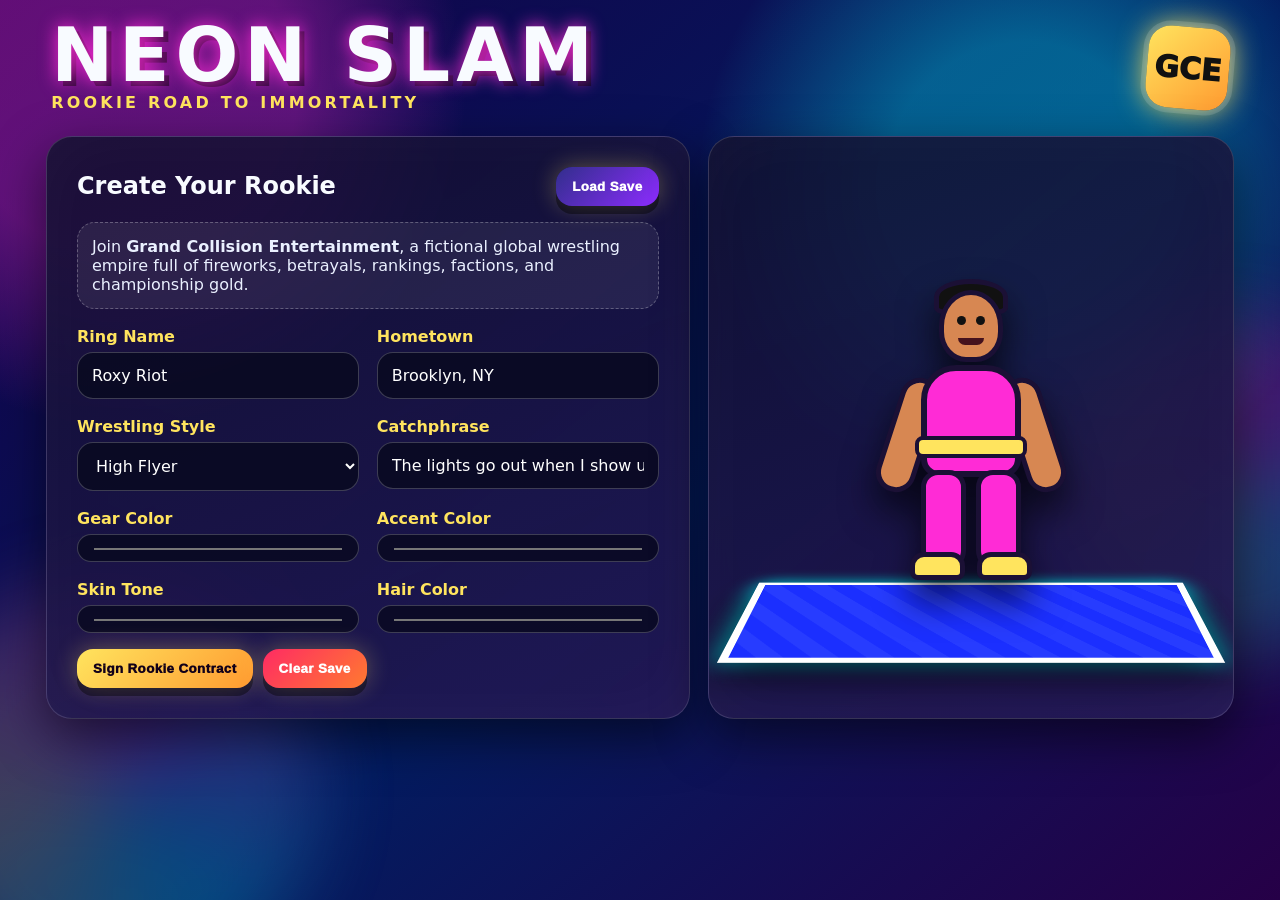
==== index.html @ e101e713 "Add files via upload" ====
<!DOCTYPE html>
<html lang="en">
<head>
  <meta charset="UTF-8" />
  <meta name="viewport" content="width=device-width, initial-scale=1.0" />
  <title>Neon Slam Wrestling RPG</title>
  <link rel="stylesheet" href="styles.css" />
</head>
<body>
  <div class="bg-bursts"></div>
  <header class="topbar">
    <div>
      <h1>NEON SLAM</h1>
      <p>Rookie Road to Immortality</p>
    </div>
    <div class="org-badge">GCE</div>
  </header>

  <main id="app"></main>

  <template id="toast-template">
    <div class="toast"></div>
  </template>

  <script src="game.js"></script>
</body>
</html>
---- styles.css ----
:root {
  --bg1: #140047;
  --bg2: #031b5f;
  --hot: #ff2bd6;
  --sun: #ffe45e;
  --cyan: #00f5ff;
  --green: #62ff75;
  --orange: #ff9a30;
  --card: rgba(16, 14, 44, 0.86);
  --card2: rgba(255,255,255,0.08);
  --text: #f8fbff;
  --muted: #b8c4ff;
  --danger: #ff4d6d;
}

* { box-sizing: border-box; }
body {
  margin: 0;
  min-height: 100vh;
  color: var(--text);
  font-family: Inter, system-ui, -apple-system, Segoe UI, Arial, sans-serif;
  background: radial-gradient(circle at 10% 10%, #ff2bd655 0 12%, transparent 24%),
              radial-gradient(circle at 80% 20%, #00f5ff55 0 11%, transparent 26%),
              linear-gradient(140deg, var(--bg1), var(--bg2) 55%, #260047);
  overflow-x: hidden;
}
.bg-bursts::before,
.bg-bursts::after {
  content: "";
  position: fixed;
  inset: auto auto -100px -100px;
  width: 420px;
  height: 420px;
  border-radius: 50%;
  background: conic-gradient(from 20deg, var(--hot), var(--cyan), var(--sun), var(--hot));
  filter: blur(40px);
  opacity: .22;
  pointer-events: none;
}
.bg-bursts::after {
  inset: 35% -120px auto auto;
  width: 340px;
  height: 340px;
}
.topbar {
  display: flex;
  justify-content: space-between;
  align-items: center;
  padding: 24px clamp(16px, 4vw, 52px);
}
h1 {
  margin: 0;
  letter-spacing: .08em;
  font-size: clamp(34px, 7vw, 74px);
  line-height: .85;
  text-shadow: 0 0 18px var(--hot), 5px 5px 0 #0008;
}
.topbar p { margin: 6px 0 0; color: var(--sun); font-weight: 800; letter-spacing: .2em; text-transform: uppercase; }
.org-badge {
  display: grid; place-items: center;
  width: 82px; height: 82px;
  border-radius: 22px;
  color: #111;
  font-weight: 1000;
  font-size: 30px;
  background: linear-gradient(135deg, var(--sun), var(--orange));
  box-shadow: 0 0 0 5px #fff2, 0 0 30px var(--sun);
  transform: rotate(5deg);
}
#app { max-width: 1220px; margin: 0 auto; padding: 0 16px 40px; }
.card {
  background: linear-gradient(160deg, var(--card), rgba(35, 24, 85, .88));
  border: 1px solid #ffffff28;
  border-radius: 26px;
  box-shadow: 0 18px 50px #0008, inset 0 0 70px #ffffff08;
  backdrop-filter: blur(10px);
  padding: clamp(18px, 3vw, 30px);
}
.grid { display: grid; gap: 18px; }
.grid.two { grid-template-columns: repeat(2, minmax(0, 1fr)); }
.grid.three { grid-template-columns: repeat(3, minmax(0, 1fr)); }
@media (max-width: 840px) { .grid.two,.grid.three { grid-template-columns: 1fr; } }
label { font-weight: 800; color: var(--sun); display:block; margin: 0 0 6px; }
input, select, textarea {
  width: 100%;
  border: 1px solid #ffffff35;
  border-radius: 16px;
  padding: 13px 14px;
  background: #08091fcc;
  color: white;
  outline: none;
  font: inherit;
}
textarea { min-height: 90px; resize: vertical; }
button {
  border: 0;
  cursor: pointer;
  border-radius: 16px;
  padding: 12px 16px;
  color: #120019;
  font-weight: 1000;
  letter-spacing: .03em;
  background: linear-gradient(135deg, var(--sun), var(--orange));
  box-shadow: 0 8px 0 #0006, 0 0 24px #ffe45e55;
  transition: transform .12s ease, filter .12s ease;
}
button:hover { transform: translateY(-2px); filter: saturate(1.2); }
button:active { transform: translateY(4px); box-shadow: 0 4px 0 #0006; }
button.secondary { color: white; background: linear-gradient(135deg, #322e8c, #8d2cff); }
button.danger { color: white; background: linear-gradient(135deg, #ff2b63, #ff7a30); }
button:disabled { opacity: .5; cursor:not-allowed; transform:none; }
.hero {
  display:grid;
  grid-template-columns: 1.1fr .9fr;
  gap: 18px;
  align-items: stretch;
}
@media (max-width: 900px) { .hero { grid-template-columns: 1fr; } }
.wrestler-stage {
  min-height: 430px;
  display:grid;
  place-items:center;
  position: relative;
  overflow: hidden;
}
.ring {
  position:absolute;
  bottom: 24px;
  width: 88%; height: 150px;
  border: 8px solid #fff;
  border-top: 5px solid #fff;
  transform: perspective(700px) rotateX(58deg);
  background: repeating-linear-gradient(45deg, #1b2fff, #1b2fff 18px, #273cff 18px, #273cff 36px);
  box-shadow: 0 18px 50px #000b, 0 0 26px var(--cyan);
}
.avatar {
  position: relative;
  width: 190px;
  height: 300px;
  z-index: 1;
  filter: drop-shadow(0 20px 18px #000a);
}
.avatar .head { position:absolute; left:63px; top:13px; width:64px; height:72px; border-radius: 50% 50% 42% 42%; background: var(--skin,#d78752); border: 5px solid #1b1035; }
.avatar .hair { position:absolute; left:58px; top:2px; width:74px; height:36px; border-radius: 50% 50% 20% 20%; background: var(--hair,#111); border: 5px solid #1b1035; }
.avatar .torso { position:absolute; left:45px; top:88px; width:100px; height:112px; border-radius: 35px 35px 18px 18px; background: var(--gear,#ff2bd6); border: 6px solid #1b1035; }
.avatar .belt { position:absolute; left:39px; top:159px; width:112px; height:22px; border-radius: 8px; background: var(--accent,#ffe45e); border: 4px solid #1b1035; }
.avatar .arm { position:absolute; top:99px; width:40px; height:118px; border-radius: 24px; background: var(--skin,#d78752); border: 5px solid #1b1035; }
.avatar .arm.left { left:12px; transform: rotate(18deg); }
.avatar .arm.right { right:12px; transform: rotate(-18deg); }
.avatar .leg { position:absolute; top:193px; width:45px; height:98px; border-radius: 17px; background: var(--gear,#ff2bd6); border: 5px solid #1b1035; }
.avatar .leg.left { left:45px; } .avatar .leg.right { right:45px; }
.avatar .boot { position:absolute; top:275px; width:55px; height:28px; border-radius: 14px 14px 8px 8px; background: var(--accent,#ffe45e); border: 5px solid #1b1035; }
.avatar .boot.left { left:34px; } .avatar .boot.right { right:34px; }
.avatar .eye { position:absolute; top:39px; width:9px; height:9px; border-radius:50%; background:#111; z-index:3; }
.avatar .eye.left { left:81px; } .avatar .eye.right { right:81px; }
.avatar .mouth { position:absolute; left:82px; top:61px; width:26px; height:7px; border-radius: 0 0 20px 20px; background:#45121d; z-index:3; }
.kv { display:flex; flex-wrap:wrap; gap:10px; margin: 12px 0; }
.pill { padding: 8px 11px; border-radius:999px; background:#ffffff12; border:1px solid #ffffff22; color:#dfe7ff; font-weight:800; }
.stat { background: var(--card2); border-radius: 16px; padding: 12px; border: 1px solid #ffffff1e; }
.stat b { display:flex; justify-content:space-between; margin-bottom:7px; }
.bar { height:10px; border-radius: 999px; background: #0008; overflow:hidden; }
.fill { height:100%; border-radius:999px; background: linear-gradient(90deg, var(--cyan), var(--green), var(--sun)); width:50%; }
.nav { display:flex; gap:10px; flex-wrap:wrap; margin: 0 0 18px; }
.nav button { padding: 10px 12px; font-size: 13px; }
.panel-title { display:flex; align-items:center; justify-content:space-between; gap:12px; margin-bottom:14px; }
.panel-title h2, .panel-title h3 { margin:0; }
.notice { padding:14px; border-radius:18px; background:#ffffff12; border:1px dashed #ffffff45; color:#eaf0ff; }
.rank-row, .belt-row, .story-row, .match-row {
  display:flex; align-items:center; justify-content:space-between; gap:12px;
  padding: 12px 14px; border-radius:18px; background:#ffffff10; border:1px solid #ffffff1f; margin-bottom:10px;
}
.rank-row.current { background: linear-gradient(90deg, #ff2bd640, #00f5ff25); border-color: var(--sun); }
.small { color: var(--muted); font-size: 13px; }
.big { font-size: 28px; font-weight: 1000; }
.log { max-height: 440px; overflow:auto; padding-right:4px; }
.log-entry { padding: 10px 0; border-bottom: 1px solid #ffffff18; }
.choice { display:flex; gap:10px; flex-wrap:wrap; margin-top:12px; }
.match-screen { text-align:center; }
.versus { display:grid; grid-template-columns: 1fr auto 1fr; gap:16px; align-items:center; margin: 18px 0; }
.vs { font-size:42px; color: var(--sun); font-weight:1000; text-shadow: 0 0 18px var(--hot); }
.meter { height: 24px; border-radius: 999px; overflow:hidden; background:#0008; border:1px solid #ffffff2a; }
.meter-inner { height:100%; background: linear-gradient(90deg, var(--hot), var(--sun)); width:50%; }
.toast-wrap { position: fixed; right: 16px; bottom: 16px; z-index: 10; display:grid; gap:8px; }
.toast { background:#08091fee; border:1px solid #ffffff30; border-left:5px solid var(--sun); color:white; padding:12px 14px; border-radius:14px; box-shadow:0 8px 30px #0009; max-width:360px; }
.footer-actions { display:flex; gap:10px; flex-wrap:wrap; margin-top:16px; }
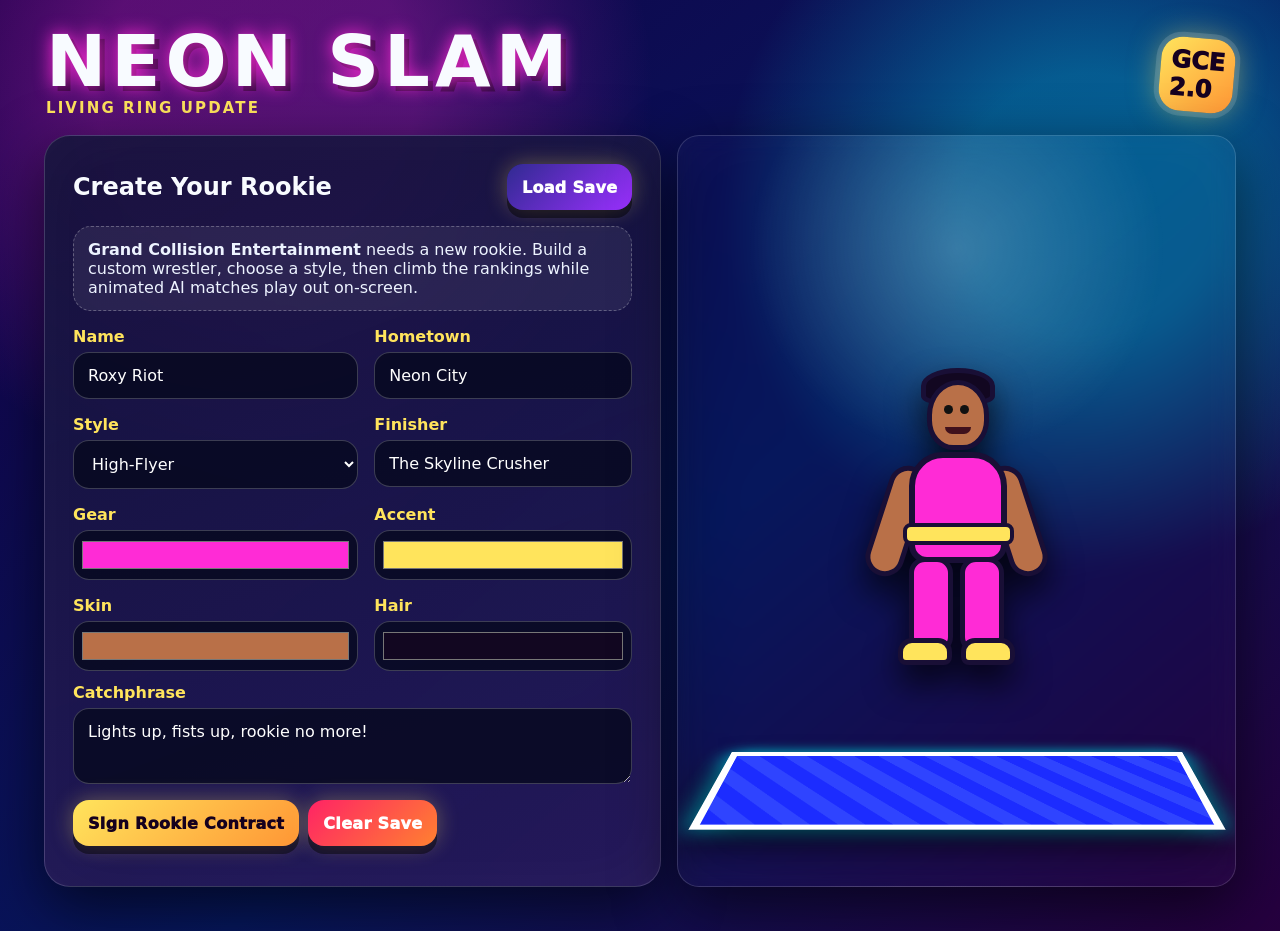
==== commit 43eb712c: "Add files via upload" ====
--- a/index.html
+++ b/index.html
@@ -1,27 +1,45 @@
 <!DOCTYPE html>
 <html lang="en">
 <head>
-  <meta charset="UTF-8" />
-  <meta name="viewport" content="width=device-width, initial-scale=1.0" />
-  <title>Neon Slam Wrestling RPG</title>
-  <link rel="stylesheet" href="styles.css" />
-</head>
-<body>
-  <div class="bg-bursts"></div>
-  <header class="topbar">
-    <div>
-      <h1>NEON SLAM</h1>
-      <p>Rookie Road to Immortality</p>
-    </div>
-    <div class="org-badge">GCE</div>
-  </header>
+<meta charset="UTF-8" />
+<meta name="viewport" content="width=device-width, initial-scale=1, viewport-fit=cover" />
+<meta name="theme-color" content="#12003f" />
+<meta name="apple-mobile-web-app-capable" content="yes" />
+<meta name="apple-mobile-web-app-status-bar-style" content="black-translucent" />
+<meta name="apple-mobile-web-app-title" content="Neon Slam 2" />
+<link rel="apple-touch-icon" href="icons/icon-180.png" />
+<link rel="manifest" href="manifest.webmanifest" />
+<title>Neon Slam Wrestling RPG 2.0</title>
+<style>
+:root{--bg:#110033;--panel:rgba(17,18,55,.88);--panel2:rgba(255,255,255,.09);--txt:#f8fbff;--mut:#b9c6ff;--hot:#ff2bd6;--cyan:#00eaff;--sun:#ffe45c;--good:#55ff88;--bad:#ff416f;--orange:#ff9635}*{box-sizing:border-box}html{-webkit-text-size-adjust:100%;touch-action:manipulation}body{margin:0;min-height:100vh;padding:env(safe-area-inset-top) env(safe-area-inset-right) env(safe-area-inset-bottom) env(safe-area-inset-left);font-family:Inter,system-ui,-apple-system,Segoe UI,Arial,sans-serif;color:var(--txt);background:radial-gradient(circle at 20% 10%,#ff2bd64d 0 12%,transparent 30%),radial-gradient(circle at 85% 22%,#00eaff55 0 10%,transparent 28%),linear-gradient(140deg,#140047,#06175c 56%,#26003e);overflow-x:hidden}.wrap{max-width:1220px;margin:auto;padding:14px 14px 44px}.top{display:flex;justify-content:space-between;align-items:center;gap:12px;padding:18px 2px}.title h1{margin:0;font-size:clamp(31px,8vw,72px);line-height:.82;letter-spacing:.07em;text-shadow:0 0 18px var(--hot),5px 5px 0 #0007}.title p{margin:8px 0 0;color:var(--sun);font-weight:900;letter-spacing:.14em;text-transform:uppercase;font-size:clamp(10px,2.5vw,15px)}.badge{display:grid;place-items:center;min-width:74px;height:74px;border-radius:21px;background:linear-gradient(135deg,var(--sun),var(--orange));color:#160020;font-weight:1000;font-size:24px;box-shadow:0 0 0 5px #fff2,0 0 30px #ffe45c80;transform:rotate(5deg)}.card{background:linear-gradient(160deg,var(--panel),rgba(38,25,91,.92));border:1px solid #ffffff2b;border-radius:26px;box-shadow:0 20px 60px #0009,inset 0 0 70px #ffffff08;backdrop-filter:blur(10px);padding:clamp(16px,3vw,28px)}.grid{display:grid;gap:16px}.two{grid-template-columns:1.05fr .95fr}.three{grid-template-columns:repeat(3,1fr)}@media(max-width:880px){.two,.three{grid-template-columns:1fr}.top{align-items:flex-start}.badge{min-width:58px;height:58px;font-size:19px}.wrap{padding-left:10px;padding-right:10px}}label{display:block;color:var(--sun);font-weight:900;margin:0 0 6px}input,select,textarea{width:100%;font:inherit;font-size:16px;color:white;background:#07091ecc;border:1px solid #ffffff35;border-radius:16px;padding:13px 14px;outline:none}input[type=color]{height:50px;padding:6px}textarea{min-height:76px;resize:vertical}button{border:0;border-radius:16px;padding:12px 15px;min-height:46px;font:inherit;font-weight:1000;letter-spacing:.02em;color:#15001e;cursor:pointer;background:linear-gradient(135deg,var(--sun),var(--orange));box-shadow:0 8px 0 #0007,0 0 22px #ffe45c55;-webkit-tap-highlight-color:transparent;touch-action:manipulation}button.secondary{color:white;background:linear-gradient(135deg,#302a91,#9b30ff)}button.danger{color:white;background:linear-gradient(135deg,#ff2365,#ff8130)}button.ghost{color:#eaf1ff;background:#ffffff14;border:1px solid #ffffff2d;box-shadow:none}button:active{transform:translateY(4px);box-shadow:0 3px 0 #0007}button:disabled{opacity:.45;transform:none;cursor:not-allowed}.notice{padding:13px 14px;border-radius:18px;background:#ffffff12;border:1px dashed #ffffff45;color:#edf3ff}.nav{display:flex;gap:9px;flex-wrap:wrap;margin:0 0 16px;position:sticky;top:0;z-index:20;padding:8px 0;background:linear-gradient(#12003fee,#12003f00)}.nav button{font-size:13px;padding:10px 11px}.panel-title{display:flex;justify-content:space-between;align-items:center;gap:10px;margin-bottom:14px}.panel-title h2,.panel-title h3{margin:0}.kv{display:flex;gap:9px;flex-wrap:wrap;margin:12px 0}.pill{display:inline-flex;align-items:center;gap:5px;padding:8px 10px;border-radius:999px;background:#ffffff13;border:1px solid #ffffff24;color:#dfe7ff;font-weight:850}.big{font-size:28px;font-weight:1000}.small{color:var(--mut);font-size:13px}.stat{background:var(--panel2);border:1px solid #ffffff20;border-radius:17px;padding:12px}.stat b{display:flex;justify-content:space-between;margin-bottom:7px}.bar{height:11px;border-radius:999px;background:#0009;overflow:hidden}.fill{height:100%;border-radius:inherit;background:linear-gradient(90deg,var(--cyan),var(--good),var(--sun));width:50%}.row{display:flex;justify-content:space-between;align-items:center;gap:12px;padding:12px 14px;border-radius:18px;background:#ffffff10;border:1px solid #ffffff1f;margin-bottom:10px}.row.current{background:linear-gradient(90deg,#ff2bd640,#00eaff2c);border-color:var(--sun)}.stage{min-height:330px;display:grid;place-items:center;position:relative;overflow:hidden;border-radius:22px;background:radial-gradient(circle at 50% 15%,#fff3,transparent 30%)}.ring3d{position:absolute;bottom:26px;width:88%;height:145px;border:8px solid #fff;transform:perspective(700px) rotateX(58deg);background:repeating-linear-gradient(45deg,#1c2cff,#1c2cff 18px,#2f44ff 18px,#2f44ff 36px);box-shadow:0 18px 50px #000b,0 0 25px var(--cyan)}.avatar{position:relative;width:185px;height:290px;z-index:2;filter:drop-shadow(0 18px 17px #000b)}.avatar *{position:absolute}.head{left:63px;top:14px;width:62px;height:70px;border-radius:50% 50% 42% 42%;background:var(--skin);border:5px solid #190f36}.hair{left:57px;top:2px;width:74px;height:36px;border-radius:50% 50% 22% 22%;background:var(--hair);border:5px solid #190f36}.torso{left:45px;top:86px;width:98px;height:111px;border-radius:34px 34px 18px 18px;background:var(--gear);border:6px solid #190f36}.belt{left:39px;top:157px;width:111px;height:22px;border-radius:8px;background:var(--accent);border:4px solid #190f36}.arm{top:98px;width:39px;height:114px;border-radius:24px;background:var(--skin);border:5px solid #190f36}.arm.l{left:13px;transform:rotate(18deg)}.arm.r{right:13px;transform:rotate(-18deg)}.leg{top:191px;width:44px;height:96px;border-radius:16px;background:var(--gear);border:5px solid #190f36}.leg.l{left:45px}.leg.r{right:45px}.boot{top:272px;width:54px;height:27px;border-radius:14px 14px 8px 8px;background:var(--accent);border:5px solid #190f36}.boot.l{left:34px}.boot.r{right:34px}.eye{top:39px;width:9px;height:9px;border-radius:50%;background:#111;z-index:3}.eye.l{left:80px}.eye.r{right:80px}.mouth{left:81px;top:61px;width:26px;height:7px;border-radius:0 0 20px 20px;background:#40111c;z-index:3}.match-shell{display:grid;grid-template-columns:1.45fr .75fr;gap:14px;align-items:start}@media(max-width:980px){.match-shell{grid-template-columns:1fr}.hud-grid{grid-template-columns:1fr!important}}.arena-card{padding:10px;overflow:hidden}.canvas-wrap{position:relative;border-radius:22px;overflow:hidden;background:#05051b;border:1px solid #ffffff22}canvas{display:block;width:100%;height:auto;touch-action:none}.banner{position:absolute;left:50%;top:12px;transform:translateX(-50%);padding:8px 14px;border-radius:999px;color:#160020;background:linear-gradient(135deg,var(--sun),white);font-weight:1000;box-shadow:0 0 30px #ffe45c88;max-width:90%;text-align:center}.match-controls{display:flex;gap:8px;flex-wrap:wrap;margin-top:10px}.hud-grid{display:grid;grid-template-columns:1fr 1fr;gap:10px;margin-bottom:10px}.wbox{background:#ffffff0f;border:1px solid #ffffff24;border-radius:17px;padding:10px}.wbox h3{margin:0 0 8px}.meter{height:12px;border-radius:999px;background:#0009;overflow:hidden;margin:6px 0}.hp{background:linear-gradient(90deg,#ff2d55,#ffbd35)}.stam{background:linear-gradient(90deg,#00eaff,#55ff88)}.mom{background:linear-gradient(90deg,#9b30ff,#ffe45c)}.log{max-height:360px;overflow:auto;padding-right:4px}.log-entry{padding:8px 0;border-bottom:1px solid #ffffff17}.toast-wrap{position:fixed;right:14px;bottom:14px;z-index:100;display:grid;gap:8px}.toast{background:#07091ef1;border:1px solid #ffffff30;border-left:5px solid var(--sun);padding:12px 14px;border-radius:14px;max-width:360px;box-shadow:0 8px 30px #0009}.win{color:var(--good)}.lose{color:var(--bad)}@media(max-width:560px){.card{border-radius:20px;padding:14px}.row{align-items:flex-start;flex-direction:column}.row button{width:100%}.stage{min-height:275px}.avatar{transform:scale(.82)}.match-controls button{flex:1 1 44%}.top{padding-top:10px}.title h1{font-size:34px}.notice{font-size:14px}}
 
-  <main id="app"></main>
+.entrance-overlay{position:absolute;inset:0;z-index:8;display:grid;place-items:center;background:radial-gradient(circle at 50% 15%,#ffffff26,transparent 22%),linear-gradient(180deg,rgba(5,3,20,.25),rgba(0,0,0,.82));pointer-events:none}.entrance-card{width:min(88%,760px);border-radius:28px;padding:18px;border:1px solid #ffffff42;background:linear-gradient(135deg,#080b26ee,#3a095eee 62%,#080b26ee);box-shadow:0 0 45px var(--hot),0 24px 80px #000;display:grid;grid-template-columns:160px 1fr;gap:16px;align-items:center;animation:entrancePulse 1.1s infinite alternate}.entrance-name{font-size:clamp(28px,7vw,58px);line-height:.9;font-weight:1000;letter-spacing:.04em;text-shadow:0 0 18px var(--cyan),5px 5px 0 #0009}.entrance-sub{margin-top:8px;color:var(--sun);font-size:13px;font-weight:1000;letter-spacing:.16em;text-transform:uppercase}.entrance-pyro{display:flex;gap:7px;margin-top:12px}.spark{width:16px;height:58px;border-radius:999px;background:linear-gradient(var(--sun),var(--hot),transparent);animation:sparkJump .55s infinite alternate}.spark:nth-child(2n){animation-delay:.12s;height:42px}.spark:nth-child(3n){animation-delay:.22s;height:68px}.entrance-ramp{position:absolute;left:50%;bottom:0;transform:translateX(-50%);width:55%;height:65%;background:linear-gradient(90deg,transparent,#00eaff30,transparent),linear-gradient(180deg,#ffffff14,#ff2bd62b);clip-path:polygon(38% 0,62% 0,100% 100%,0 100%)}@keyframes entrancePulse{from{transform:scale(.985);box-shadow:0 0 28px var(--cyan),0 24px 80px #000}to{transform:scale(1.015);box-shadow:0 0 55px var(--hot),0 24px 80px #000}}@keyframes sparkJump{from{transform:translateY(12px) scaleY(.7);opacity:.45}to{transform:translateY(-12px) scaleY(1.1);opacity:1}}.belt-case{position:relative;overflow:hidden;border-radius:22px;padding:18px;margin-bottom:12px;background:linear-gradient(135deg,#1b103d,#07091e);border:1px solid #ffffff24}.belt-case:before{content:"";position:absolute;inset:-40%;background:conic-gradient(from 90deg,transparent,#ffe45c45,transparent,#00eaff33,transparent);animation:spinGlow 6s linear infinite}.belt-inner{position:relative;z-index:1;display:flex;gap:14px;align-items:center;justify-content:space-between}.belt-art{min-width:108px;height:54px;border-radius:999px;background:linear-gradient(90deg,#12060c,#27120f,#12060c);border:4px solid #0a0710;display:flex;align-items:center;justify-content:center;gap:6px;box-shadow:inset 0 0 12px #000,0 0 18px #ffe45c55}.plate{width:43px;height:43px;border-radius:50%;background:radial-gradient(circle at 30% 25%,#fff8,#ffe45c 35%,#b46d00 65%,#5c2600);border:3px solid #fff6;display:grid;place-items:center;color:#2a1000;font-weight:1000}.sideplate{width:22px;height:30px;border-radius:50%;background:linear-gradient(#ffe45c,#ae6900);border:2px solid #fff5}@keyframes spinGlow{to{transform:rotate(360deg)}}.arena-picker{display:grid;grid-template-columns:repeat(3,1fr);gap:10px;margin:10px 0 14px}.arena-tile{min-height:84px;border-radius:17px;padding:10px;border:1px solid #ffffff25;background:linear-gradient(135deg,#ffffff10,#0004);cursor:pointer}.arena-tile.active{outline:3px solid var(--sun);box-shadow:0 0 25px #ffe45c66}.arena-title{font-weight:1000}.arena-note{font-size:12px;color:var(--mut);margin-top:4px}.combo-banner{position:absolute;left:12px;bottom:12px;z-index:7;padding:8px 12px;border-radius:999px;background:#000a;border:1px solid #ffffff3a;color:var(--sun);font-weight:1000;text-transform:uppercase;letter-spacing:.08em}.sprite-star{position:absolute;width:28px;height:28px;clip-path:polygon(50% 0,62% 35%,98% 35%,68% 55%,80% 92%,50% 68%,20% 92%,32% 55%,2% 35%,38% 35%);background:var(--sun);filter:drop-shadow(0 0 10px var(--sun));animation:twinkle .8s infinite alternate}.sprite-star.s1{left:14%;top:26%}.sprite-star.s2{right:12%;top:18%;animation-delay:.2s}.sprite-star.s3{left:48%;top:12%;animation-delay:.35s}@keyframes twinkle{from{opacity:.35;transform:scale(.75)}to{opacity:1;transform:scale(1.15)}}@media(max-width:700px){.entrance-card{grid-template-columns:1fr;text-align:center}.entrance-card .portrait-card{margin:auto}.arena-picker{grid-template-columns:1fr}.belt-inner{align-items:flex-start;flex-direction:column}.belt-art{width:100%}}
 
-  <template id="toast-template">
-    <div class="toast"></div>
-  </template>
-
-  <script src="game.js"></script>
-</body>
-</html>
+.mini-portrait{width:148px;min-height:198px;border-radius:22px;border:1px solid #ffffff2b;background:radial-gradient(circle at 50% 18%,var(--accent),transparent 30%),linear-gradient(160deg,#080b26,#35084e);box-shadow:0 16px 40px #000b;display:grid;place-items:center;padding:8px;overflow:hidden}.mini-portrait.compact{width:112px;min-height:136px}.mini-portrait .avatar{transform:scale(.45);margin:-78px -50px -72px}.mini-portrait.compact .avatar{transform:scale(.32);margin:-108px -65px -96px}.portrait-label{text-align:center;font-size:10px;font-weight:1000;letter-spacing:.1em;color:var(--sun);text-transform:uppercase}.portrait-name-small{text-align:center;font-size:13px;font-weight:1000;color:#fff}.commentary-panel{margin-top:12px;padding:12px;border-radius:18px;background:#ffffff0c;border:1px solid #ffffff1f}.commentary-log{max-height:220px;overflow:auto}.commentary-entry{padding:8px 10px;border-radius:14px;margin-bottom:8px;background:#0a1030;border-left:4px solid var(--hot)}.commentary-entry.play{border-left-color:var(--cyan)}.commentator{font-size:11px;font-weight:1000;letter-spacing:.08em;text-transform:uppercase;color:var(--sun);margin-bottom:4px}.hud-head{display:flex;gap:10px;align-items:flex-start}.hud-copy{flex:1}@media(max-width:560px){.hud-head{flex-direction:column}.mini-portrait.compact{width:100%;min-height:120px}}
+</style>
+</head><body><div class="wrap"><header class="top"><div class="title"><h1>NEON SLAM</h1><p>Living Ring Update</p></div><div class="badge">GCE<br>2.0</div></header><main id="app"></main></div><template id="toast-template"><div class="toast"></div></template>
+<script>
+const app=document.getElementById('app');
+const belts=[{id:'spark',name:'Spark Division Title',prestige:18},{id:'tag',name:'Neon Tag Trophy',prestige:34},{id:'tv',name:'Aftershock TV Belt',prestige:50},{id:'continental',name:'Continental Collision Crown',prestige:70},{id:'world',name:'GCE World Championship',prestige:92},{id:'legend',name:'Immortality Belt',prestige:115}];
+const opponents=[
+{name:'Brick Voltage',style:'Powerhouse',power:25,charisma:12,tech:10,belt:'spark',colors:['#ff6040','#ffe45c','#b97048','#261306']},
+{name:'Vega Vortex',style:'High-Flyer',power:14,charisma:22,tech:18,belt:'tag',colors:['#00eaff','#ff2bd6','#d58a55','#110721']},
+{name:'Madam Lockjaw',style:'Technician',power:16,charisma:19,tech:28,belt:'tv',colors:['#8f45ff','#55ff88','#8d5638','#0b0502']},
+{name:'Rocco Riot',style:'Brawler',power:31,charisma:22,tech:16,belt:'continental',colors:['#ff2d55','#202020','#c88954','#000']},
+{name:'The Prism Prince',style:'Showman',power:23,charisma:36,tech:24,belt:'world',colors:['#ffe45c','#ff2bd6','#d09064','#6a2cff']},
+{name:'Obsidian Nova',style:'Monster',power:42,charisma:29,tech:26,belt:'legend',colors:['#161616','#00eaff','#6c4431','#030303']}
+];
+const stories=[{id:'rookie',title:'Rookie Shockwave',minRep:0,reward:{rep:12,charisma:2},text:'Your first backstage interview turns into a surprise open challenge.'},{id:'rival',title:'Neon Rivalry Ignites',minRep:20,reward:{rep:16,power:2},text:'A jealous contender attacks you during a training montage.'},{id:'betrayal',title:'Main Event Betrayal',minRep:50,reward:{rep:22,tech:2},text:'An ally costs you a title shot. The crowd demands revenge.'},{id:'ppv',title:'Pay-Per-View Breakout',minRep:78,reward:{rep:30,charisma:3,power:1},text:'Management books you under the brightest lights in the company.'}];
+const styleTraits={Powerhouse:{agg:78,risk:38,show:35,tech:25,dirty:20,res:70},'High-Flyer':{agg:58,risk:82,show:70,tech:45,dirty:12,res:48},Technician:{agg:48,risk:32,show:36,tech:86,dirty:18,res:62},Brawler:{agg:82,risk:50,show:45,tech:25,dirty:38,res:70},Showman:{agg:54,risk:62,show:90,tech:38,dirty:26,res:58},Monster:{agg:88,risk:24,show:52,tech:28,dirty:35,res:90},Underdog:{agg:45,risk:55,show:68,tech:50,dirty:5,res:92},'Heel Mastermind':{agg:52,risk:36,show:76,tech:64,dirty:88,res:50}};
+const defaultState={screen:'create',week:1,money:80,ownedBelts:[],completedStories:[],log:[],strategy:'Balanced',wrestler:null,currentMatch:null};
+let state=loadState();if(!state.arena)state.arena='Neon Dome';let raf=0,matchTimer=0,last=0;
+function clone(o){return JSON.parse(JSON.stringify(o))}function saveState(){localStorage.setItem('neonSlam2Save',JSON.stringify(state))}function loadState(){try{return JSON.parse(localStorage.getItem('neonSlam2Save'))||clone(defaultState)}catch(e){return clone(defaultState)}}function reset(){localStorage.removeItem('neonSlam2Save');state=clone(defaultState);stopMatch();render()}function toast(msg){let wrap=document.querySelector('.toast-wrap');if(!wrap){wrap=document.createElement('div');wrap.className='toast-wrap';document.body.appendChild(wrap)}const n=document.createElement('div');n.className='toast';n.textContent=msg;wrap.appendChild(n);setTimeout(()=>n.remove(),3600)}function addLog(msg){state.log.unshift('Week '+state.week+': '+msg);state.log=state.log.slice(0,100);saveState()}function total(w=state.wrestler){return w.power+w.charisma+w.tech+Math.floor(w.rep/4)}function avatarHTML(w){return '<div class="avatar" style="--gear:'+w.gear+';--accent:'+w.accent+';--skin:'+w.skin+';--hair:'+w.hair+'"><div class="hair"></div><div class="head"></div><div class="eye l"></div><div class="eye r"></div><div class="mouth"></div><div class="arm l"></div><div class="arm r"></div><div class="torso"></div><div class="belt"></div><div class="leg l"></div><div class="leg r"></div><div class="boot l"></div><div class="boot r"></div></div>'}function portraitHTML(w,compact=false,chip='STAR'){return '<div class="mini-portrait '+(compact?'compact':'')+'" style="--gear:'+(w.gear||'#ff2bd6')+';--accent:'+(w.accent||'#ffe45c')+';--skin:'+(w.skin||'#b97048')+';--hair:'+(w.hair||'#120721')+'"><div class="portrait-label">'+chip+'</div>'+avatarHTML(w)+'<div class="portrait-name-small">'+w.name+'</div></div>'}function npcAvatar(o){return{gear:o.colors[0],accent:o.colors[1],skin:o.colors[2],hair:o.colors[3]}}function pct(v,max=100){return Math.max(0,Math.min(100,v/max*100))}
+function render(){stopMatch();if(!state.wrestler||state.screen==='create')renderCreate();else if(state.screen==='match')renderMatch();else renderGame('home')}render();
+function renderCreate(){app.innerHTML='<section class="grid two"><div class="card"><div class="panel-title"><h2>Create Your Rookie</h2><button class="secondary" onclick="loadExisting()">Load Save</button></div><p class="notice"><b>Grand Collision Entertainment</b> needs a new rookie. Build a custom wrestler, choose a style, then climb the rankings while animated AI matches play out on-screen.</p><div class="grid two" style="margin-top:16px"><div><label>Name</label><input id="name" value="Roxy Riot"></div><div><label>Hometown</label><input id="home" value="Neon City"></div><div><label>Style</label><select id="style"><option>Powerhouse</option><option selected>High-Flyer</option><option>Technician</option><option>Brawler</option><option>Showman</option><option>Monster</option><option>Underdog</option><option>Heel Mastermind</option></select></div><div><label>Finisher</label><input id="finish" value="The Skyline Crusher"></div><div><label>Gear</label><input id="gear" type="color" value="#ff2bd6" oninput="previewAvatar()"></div><div><label>Accent</label><input id="accent" type="color" value="#ffe45c" oninput="previewAvatar()"></div><div><label>Skin</label><input id="skin" type="color" value="#b97048" oninput="previewAvatar()"></div><div><label>Hair</label><input id="hair" type="color" value="#120721" oninput="previewAvatar()"></div></div><label style="margin-top:12px">Catchphrase</label><textarea id="catch">Lights up, fists up, rookie no more!</textarea><div class="kv"><button onclick="startCareer()">Sign Rookie Contract</button><button class="danger" onclick="reset()">Clear Save</button></div></div><div class="card stage"><div class="ring3d"></div><div id="preview">'+avatarHTML({gear:'#ff2bd6',accent:'#ffe45c',skin:'#b97048',hair:'#120721'})+'</div></div></section>'}function previewAvatar(){const p=document.getElementById('preview');if(p)p.innerHTML=avatarHTML({gear:gear.value,accent:accent.value,skin:skin.value,hair:hair.value})}function loadExisting(){const s=loadState();if(s.wrestler){state=s;state.screen='game';renderGame('home')}else toast('No save found yet. Create your rookie first.')}function startCareer(){const style=document.getElementById('style').value;let base={power:13,charisma:13,tech:13};if(style==='Powerhouse'||style==='Monster')base.power+=7;if(style==='High-Flyer'||style==='Showman')base.charisma+=7;if(style==='Technician')base.tech+=8;if(style==='Brawler')base.power+=4,base.charisma+=3;if(style==='Underdog')base.tech+=3,base.charisma+=4;if(style==='Heel Mastermind')base.tech+=4,base.charisma+=3;state=clone(defaultState);state.screen='game';state.wrestler={name:name.value||'Neon Rookie',hometown:home.value||'Parts Unknown',style,finisher:finish.value||'The Big Finish',catchphrase:document.getElementById('catch').value||'Ring the bell!',gear:gear.value,accent:accent.value,skin:skin.value,hair:hair.value,rep:0,fans:2,stamina:100,morale:82,...base};addLog(state.wrestler.name+' signed a rookie deal with GCE.');renderGame('home')}
+function renderGame(tab){state.screen='game';saveState();app.innerHTML='<div class="nav">'+['home','training','matches','story','rankings','belts','journal'].map(t=>'<button class="'+(tab===t?'':'secondary')+'" onclick="renderGame(\''+t+'\')">'+t.toUpperCase()+'</button>').join('')+'</div><section class="grid two"><aside class="card"><div class="panel-title"><h2>'+state.wrestler.name+'</h2><span class="pill">Week '+state.week+'</span></div><div class="stage"><div class="ring3d"></div>'+avatarHTML(state.wrestler)+'</div><div class="kv"><span class="pill">'+state.wrestler.style+'</span><span class="pill">'+state.wrestler.hometown+'</span><span class="pill">$'+state.money+'</span><span class="pill">Fans '+state.wrestler.fans+'k</span></div><p class="notice">“'+state.wrestler.catchphrase+'”</p>'+statBlock('Reputation',state.wrestler.rep,120)+statBlock('Stamina',state.wrestler.stamina,100)+statBlock('Morale',state.wrestler.morale,100)+'<div class="grid three" style="margin-top:12px">'+mini('Power',state.wrestler.power)+mini('Charisma',state.wrestler.charisma)+mini('Technique',state.wrestler.tech)+'</div></aside><section class="card" id="panel"></section></section>';renderPanel(tab)}function statBlock(n,v,m){return '<div class="stat"><b><span>'+n+'</span><span>'+v+'/'+m+'</span></b><div class="bar"><div class="fill" style="width:'+pct(v,m)+'%"></div></div></div>'}function mini(n,v){return '<div class="stat"><b>'+n+'</b><div class="big">'+v+'</div></div>'}function renderPanel(tab){const p=document.getElementById('panel'),w=state.wrestler;if(tab==='home')p.innerHTML='<div class="panel-title"><h2>Booking Office</h2><span class="pill">Overall '+total()+'</span></div><p class="notice">Version 2.0 adds a Living Ring match engine: pick your strategy, then watch your wrestler make decisions automatically based on style, stats, stamina, momentum, and personality.</p><div class="grid two" style="margin-top:16px"><button onclick="renderGame(\'matches\')">Book Animated Match</button><button onclick="renderGame(\'training\')">Train This Week</button><button onclick="restWeek()" class="secondary">Rest and Study Tape</button><button onclick="renderGame(\'belts\')" class="secondary">View Belts</button></div><h3>Next Goal</h3>'+nextGoal();if(tab==='training')p.innerHTML='<div class="panel-title"><h2>Training Center</h2><span class="pill">Costs stamina</span></div><div class="grid two">'+trainBtn('Power Gym','power',18,3,'Bigger slams and tougher offense.')+trainBtn('Promo Class','charisma',14,3,'Crowd momentum and showmanship.')+trainBtn('Grapple Lab','tech',16,3,'Counters, submissions, smarter AI.')+trainBtn('Recovery Spa','stamina',0,22,'Restore stamina and morale. Fast but less glory.')+'</div>';if(tab==='matches')p.innerHTML='<div class="panel-title"><h2>Animated Match Card</h2><span class="pill">AI-controlled action</span></div><label>Pre-match Strategy</label><select id="strategy" onchange="state.strategy=this.value;saveState()"><option>Balanced</option><option>Play It Safe</option><option>Go All Out</option><option>Work the Crowd</option><option>Target Weakness</option><option>Hunt the Finish</option><option>Cheat to Win</option></select><script>strategy.value=state.strategy<\/script><h3>Choose Arena Presentation</h3>'+arenaPicker()+'<p class="notice" style="margin-top:10px">Your choice nudges your wrestler, but once the bell rings they decide for themselves. Matches now open with wrestler entrances, pyros, and upgraded arena visuals.</p>'+opponents.map(matchRow).join('');if(tab==='story')p.innerHTML='<div class="panel-title"><h2>Storylines</h2><span class="pill">Drama affects AI</span></div>'+stories.map(storyRow).join('');if(tab==='rankings')p.innerHTML='<div class="panel-title"><h2>GCE Rankings</h2><span class="pill">Live Scoreboard</span></div>'+rankings();if(tab==='belts')p.innerHTML='<div class="panel-title"><h2>Championship Room</h2><span class="pill">'+state.ownedBelts.length+'/'+belts.length+' Belts</span></div>'+belts.map(b=>beltCard(b)).join('');if(tab==='journal')p.innerHTML='<div class="panel-title"><h2>Career Journal</h2><button class="danger" onclick="reset()">Start Over</button></div><div class="log">'+(state.log.map(x=>'<div class="log-entry">'+x+'</div>').join('')||'<p>No entries yet.</p>')+'</div>'}function beltCard(b){const won=state.ownedBelts.includes(b.id);return '<div class="belt-case"><div class="belt-inner"><div><b>'+(won?'🏆 ':'')+b.name+'</b><div class="small">Prestige requirement '+b.prestige+' · '+(won?'Locked in your legacy':'Target championship')+'</div></div><div class="belt-art"><div class="sideplate"></div><div class="plate">GCE</div><div class="sideplate"></div></div><span class="pill">'+(won?'Won':'Target')+'</span></div></div>'}function nextGoal(){const b=belts.find(x=>!state.ownedBelts.includes(x.id));return b?'<div class="row"><div><b>'+b.name+'</b><div class="small">Required reputation '+b.prestige+'</div></div><button onclick="renderGame(\'matches\')">Chase It</button></div>':'<p class="notice">You own every belt. You are the neon immortal.</p>'}function trainBtn(label,stat,cost,gain,desc){return '<div class="stat"><h3>'+label+'</h3><p class="small">'+desc+'</p><button onclick="train(\''+stat+'\','+cost+','+gain+')">'+(stat==='stamina'?'Recover':'Train -'+cost+' stamina')+'</button></div>'}function train(stat,cost,gain){const w=state.wrestler;if(stat!=='stamina'&&w.stamina<cost)return toast('Too tired. Rest before training.');if(stat==='stamina'){w.stamina=Math.min(100,w.stamina+gain);w.morale=Math.min(100,w.morale+6);addLog(w.name+' used a recovery week and studied match footage.')}else{w.stamina-=cost;w[stat]+=gain;w.rep+=1;addLog(w.name+' trained '+stat+' and sharpened their ring instincts.')}advance();renderGame('training')}function restWeek(){state.wrestler.stamina=Math.min(100,state.wrestler.stamina+32);state.wrestler.morale=Math.min(100,state.wrestler.morale+8);addLog(state.wrestler.name+' rested, watched tape, and recovered for the next show.');advance();renderGame('home')}function advance(){state.week++;state.money+=20+Math.floor(state.wrestler.rep/5);saveState()}function arenaPicker(){const arenas=[['Neon Dome','Laser crowd, pink/cyan stage lights'],['Thunder Studio','Golden spotlights and TV stage energy'],['Midnight Coliseum','Dark main-event look with heavy smoke']];return '<div class="arena-picker">'+arenas.map(a=>'<div class="arena-tile '+(state.arena===a[0]?'active':'')+'" onclick="state.arena=\''+a[0]+'\';saveState();renderGame(\'matches\')"><div class="arena-title">'+a[0]+'</div><div class="arena-note">'+a[1]+'</div></div>').join('')+'</div>'}function matchRow(o){const req=belts.find(b=>b.id===o.belt)?.prestige||0,locked=state.wrestler.rep+14<req;return '<div class="row"><div><b>'+o.name+'</b><div class="small">'+o.style+' • Target: '+beltName(o.belt)+' • Threat '+(o.power+o.charisma+o.tech)+'</div></div><button '+(locked?'disabled':'')+' onclick=\'startMatch('+JSON.stringify(o)+')\'>'+(locked?'Build Rep':'Watch Match')+'</button></div>'}function beltName(id){return belts.find(b=>b.id===id)?.name||id}function storyRow(s){const done=state.completedStories.includes(s.id),locked=state.wrestler.rep<s.minRep;return '<div class="row"><div><b>'+s.title+'</b><div class="small">'+s.text+' Required rep '+s.minRep+'</div></div><button '+(done||locked?'disabled':'')+' onclick="playStory(\''+s.id+'\')">'+(done?'Complete':locked?'Locked':'Play')+'</button></div>'}function playStory(id){const s=stories.find(x=>x.id===id),w=state.wrestler;if(!s||w.rep<s.minRep||state.completedStories.includes(id))return;state.completedStories.push(id);Object.keys(s.reward).forEach(k=>w[k]=(w[k]||0)+s.reward[k]);w.morale=Math.min(100,w.morale+7);addLog('Storyline complete: '+s.title+'. '+w.name+' gained heat and confidence.');advance();renderGame('story')}function rankings(){return opponents.map(o=>({name:o.name,total:o.power+o.charisma+o.tech})).concat([{name:state.wrestler.name,total:total(),current:true}]).sort((a,b)=>b.total-a.total).map((r,i)=>'<div class="row '+(r.current?'current':'')+'"><div><b>#'+(i+1)+' '+r.name+'</b><div class="small">Score '+r.total+'</div></div>'+(r.current?'<span class="pill">YOU</span>':'')+'</div>').join('')}
+function startMatch(o){state.screen='match';state.currentMatch=makeMatch(o);saveState();renderMatch()}function makeActor(src,player){const tr=styleTraits[src.style]||styleTraits.Brawler;return{name:src.name,style:src.style,player,gear:src.gear,accent:src.accent,skin:src.skin,hair:src.hair,finisher:src.finisher||'Finisher',power:src.power,charisma:src.charisma,tech:src.tech,traits:tr,hp:100,stam:100,mom:player?35+Math.floor(state.wrestler.morale/6):32,x:player?170:790,y:356,targetX:player?250:710,face:player?1:-1,pose:'idle',down:0,stun:0,action:'Sizing up',cool:0,scale:1}}function makeMatch(op){return{opponent:op,player:makeActor(state.wrestler,true),foe:makeActor({...op,gear:op.colors[0],accent:op.colors[1],skin:op.colors[2],hair:op.colors[3]},false),log:['The bell rings! '+state.wrestler.name+' lets instincts take over.'],commentary:[{by:'Lance Laser',type:'play',text:'Welcome to the upgraded GCE broadcast. Entrances are queued and the crowd is ready.'},{by:'Velvet Vox',type:'color',text:'The lights, the gear, the attitude — this looks like a star-making opportunity.'}],time:0,done:false,paused:false,speed:1,banner:'BELL RINGS',effects:[],storyHeat:Math.min(40,state.completedStories.length*8),winner:null,phase:'entrance',entranceStep:0,combo:0,flash:0}}
+function renderMatch(){const m=state.currentMatch,w=m.player,o=m.foe;app.innerHTML='<section class="match-shell"><div class="card arena-card"><div class="canvas-wrap"><canvas id="ringCanvas" width="960" height="540"></canvas><div class="banner" id="banner">'+m.banner+'</div><div id="entranceOverlay"></div><div class="combo-banner" id="comboBanner">Opening bell</div></div><div class="match-controls"><button onclick="togglePause()">Pause/Play</button><button class="secondary" onclick="setSpeed(1)">1x</button><button class="secondary" onclick="setSpeed(2)">2x</button><button class="secondary" onclick="setSpeed(4)">4x</button><button class="danger" onclick="skipMatch()">Skip Result</button></div></div><aside class="card"><div class="panel-title"><h2>Living Match</h2><span class="pill">'+state.strategy+'</span></div><div class="hud-grid">'+hud(w,'ROOKIE')+hud(o,'RIVAL')+'</div><p class="notice">Upgraded broadcast mode: entrances, arena presentation, flash impacts, combo heat, portraits, and color commentary.</p><div class="panel-title" style="margin-top:10px"><h3>Play-by-Play</h3><span class="pill">Live</span></div><div class="log" id="matchLog">'+m.log.map(x=>'<div class="log-entry">'+x+'</div>').join('')+'</div><div class="commentary-panel"><div class="panel-title"><h3>Color Commentary</h3><span class="pill">Lance & Velvet</span></div><div class="commentary-log" id="commentaryLog">'+commentaryHTML(m.commentary||[])+'</div></div></aside></section>';startLoop()}function hud(a,chip){return '<div class="wbox"><div class="hud-head">'+portraitHTML(a,true,chip)+'<div class="hud-copy"><h3>'+a.name+'</h3><div class="small">'+a.style+' • '+a.action+'</div><div class="meter"><div class="hp" style="height:100%;width:'+a.hp+'%"></div></div><div class="small">Health</div><div class="meter"><div class="stam" style="height:100%;width:'+a.stam+'%"></div></div><div class="small">Stamina</div><div class="meter"><div class="mom" style="height:100%;width:'+a.mom+'%"></div></div><div class="small">Momentum</div></div></div></div>'}function startLoop(){stopMatch();last=performance.now();matchTimer=setInterval(tickMatch,900/(state.currentMatch.speed||1));raf=requestAnimationFrame(drawLoop)}function stopMatch(){if(raf)cancelAnimationFrame(raf);if(matchTimer)clearInterval(matchTimer);raf=0;matchTimer=0}function togglePause(){const m=state.currentMatch;m.paused=!m.paused;setBanner(m.paused?'PAUSED':'BACK TO ACTION')}function setSpeed(s){const m=state.currentMatch;m.speed=s;clearInterval(matchTimer);matchTimer=setInterval(tickMatch,900/s);setBanner(s+'x SPEED')}function setBanner(t){const m=state.currentMatch;m.banner=t;const b=document.getElementById('banner');if(b)b.textContent=t}function mlog(t){const m=state.currentMatch;m.log.unshift(t);m.log=m.log.slice(0,60);const l=document.getElementById('matchLog');if(l)l.innerHTML=m.log.map(x=>'<div class="log-entry">'+x+'</div>').join('');const cb=document.getElementById('comboBanner');if(cb)cb.textContent='Combo heat '+(m.combo||0)+' · '+(m.phase==='entrance'?'Entrances':state.arena)}function commentaryHTML(entries){return entries.map(x=>'<div class="commentary-entry '+(x.type||'color')+'"><div class="commentator">'+x.by+'</div><div>'+x.text+'</div></div>').join('')}function mcomment(by,text,type='color'){const m=state.currentMatch;if(!m)return;m.commentary=m.commentary||[];m.commentary.unshift({by,text,type});m.commentary=m.commentary.slice(0,40);const c=document.getElementById('commentaryLog');if(c)c.innerHTML=commentaryHTML(m.commentary)}function autoComment(kind,a,b){const pools={big:['That impact from {A} just shook the canvas.','{A} is turning this into highlight footage.'],taunt:['{A} is posing like the building belongs to them.'],pin:['Cover by {A}! This could be the moment.'],kickout:['{A} survives, and the crowd just got louder.'],win:['{A} just made a statement under the neon lights.']};const arr=pools[kind]||pools.big;const line=arr[Math.floor(Math.random()*arr.length)].replaceAll('{A}',a?.name||'').replaceAll('{B}',b?.name||'');mcomment(kind==='big'||kind==='pin'||kind==='win'?'Lance Laser':'Velvet Vox',line,kind==='big'||kind==='pin'||kind==='win'?'play':'color')}function entranceHTML(actor,label){return '<div class="entrance-overlay"><div class="entrance-ramp"></div><div class="sprite-star s1"></div><div class="sprite-star s2"></div><div class="sprite-star s3"></div><div class="entrance-card"><div>'+portraitHTML(actor,true,label)+'</div><div><div class="entrance-name">'+actor.name+'</div><div class="entrance-sub">'+actor.style+' · '+(actor.player?state.wrestler.hometown:'GCE Featured Opponent')+'</div><div class="entrance-pyro"><span class="spark"></span><span class="spark"></span><span class="spark"></span><span class="spark"></span><span class="spark"></span></div></div></div></div>'}function entranceTick(){const m=state.currentMatch,el=document.getElementById('entranceOverlay');m.entranceStep++;if(m.entranceStep===1){if(el)el.innerHTML=entranceHTML(m.player,'ROOKIE');setBanner(m.player.name.toUpperCase()+' ENTRANCE');mcomment('Lance Laser',m.player.name+' is walking into the lights like this is already their main event.','play');return}if(m.entranceStep===3){if(el)el.innerHTML=entranceHTML(m.foe,'RIVAL');setBanner(m.foe.name.toUpperCase()+' ENTRANCE');mcomment('Velvet Vox',m.foe.name+' is not here to make memories. They are here to ruin them.','color');return}if(m.entranceStep>=5){if(el)el.innerHTML='';m.phase='fight';setBanner('BELL RINGS');mlog('The referee calls for the bell after the entrances.');mcomment('Lance Laser','The bell rings and the Living Ring engine takes over.','play')}}function drawLoop(ts){const m=state.currentMatch;if(!m)return;const dt=Math.min(.05,(ts-last)/1000)*(m.speed||1);last=ts;if(!m.paused&&!m.done)updateAnim(dt);drawMatch();raf=requestAnimationFrame(drawLoop)}function updateAnim(dt){const m=state.currentMatch;[m.player,m.foe].forEach(a=>{a.x+=(a.targetX-a.x)*Math.min(1,dt*5);a.cool=Math.max(0,a.cool-dt);a.stun=Math.max(0,a.stun-dt);a.down=Math.max(0,a.down-dt);if(a.down>0)a.pose='down';else if(a.stun>0)a.pose='stun';else if(a.cool>0&&a.pose!=='down'){}else a.pose='idle';a.stam=Math.min(100,a.stam+dt*3)});m.effects=m.effects.filter(e=>(e.life-=dt)>0)}function distance(){const m=state.currentMatch;return Math.abs(m.player.x-m.foe.x)}function tickMatch(){const m=state.currentMatch;if(!m||m.paused||m.done)return;if(m.phase==='entrance')return entranceTick();m.time++;if(m.time%13===0)storyEvent();actorDecision(m.player,m.foe);actorDecision(m.foe,m.player);refreshHud();if(m.player.hp<=0||m.foe.hp<=0)finishAnimated(m.player.hp>m.foe.hp?m.player:m.foe,'referee stoppage')}function actorDecision(a,b){if(a.cool>0||a.down>0||a.stun>0)return;const strat=a.player?state.strategy:'Balanced';if(distance()>150){a.targetX=b.x-(a.player?95:-95);a.action='Closing distance';return}if(a.hp<24&&a.mom>55&&Math.random()<.35)return comeback(a,b);if(a.stam<18&&Math.random()<.75)return recover(a);if(b.down>1.3&&b.hp<36&&Math.random()<.55)return pin(a,b);if(b.stam<28&&(a.tech+a.traits.tech)>75&&Math.random()<.33)return submission(a,b);if(a.mom>88&&a.stam>28&&Math.random()<.62)return finisher(a,b);let weights={strike:30+a.traits.agg/3,grapple:25+a.power/3,aerial:a.traits.risk/2,taunt:a.traits.show/3,counter:8+a.tech/4,dirty:a.traits.dirty/4};if(strat==='Play It Safe'){weights.aerial*=.35;weights.counter+=20;weights.grapple+=8}if(strat==='Go All Out'){weights.strike+=25;weights.grapple+=18;weights.aerial+=12}if(strat==='Work the Crowd'){weights.taunt+=35}if(strat==='Target Weakness'){weights.counter+=18;weights.grapple+=12}if(strat==='Hunt the Finish'){weights.grapple+=12;weights.taunt+=8;if(a.mom>70)weights.strike+=10}if(strat==='Cheat to Win')weights.dirty+=38;const choice=weighted(weights);({strike,grapple,aerial,taunt,counter,dirty}[choice])(a,b)}function weighted(w){let sum=Object.values(w).reduce((a,b)=>a+b,0),r=Math.random()*sum;for(const k in w){r-=w[k];if(r<=0)return k}return 'strike'}function chance(a,b,base,stat){let c=base+(a[stat]||0)*.7+a.mom*.22-a.stam<15?-8:0-(b.tech*.35)-(b.mom*.15);return Math.random()*100<c}function hit(a,b,name,dmg,stam,mom,pose,extra=''){a.stam=Math.max(0,a.stam-stam);a.mom=Math.min(100,a.mom+mom);b.mom=Math.max(0,b.mom-mom/2);a.pose=pose;b.pose='stun';a.cool=.75;b.stun=.45;b.hp=Math.max(0,b.hp-dmg);b.down=dmg>11?1.8:0;let m=state.currentMatch;m.combo=(m.combo||0)+1;m.flash=.18;impact((a.x+b.x)/2,300,dmg);a.action=name;b.action='Selling';setBanner(name);mlog(a.name+' hits '+name+'! '+extra);if(dmg>12||pose==='finisher'||Math.random()<.2)autoComment(pose==='finisher'?'big':'big',a,b)}function miss(a,b,name,pen){a.stam=Math.max(0,a.stam-pen);a.mom=Math.max(0,a.mom-8);b.mom=Math.min(100,b.mom+8);a.pose='stun';a.stun=.6;a.action='Missed '+name;b.action='Counter window';state.currentMatch.combo=0;setBanner('COUNTER CHANCE');mlog(a.name+' misses '+name+' and the crowd gasps.')}function strike(a,b){Math.random()<.78?hit(a,b,moveName(a,'strike'),6+a.power*.08,7,7,'strike'):miss(a,b,'a strike',6)}function grapple(a,b){Math.random()<(.58+a.tech*.006)?hit(a,b,moveName(a,'grapple'),10+a.power*.13,13,12,'grapple'):counter(b,a)}function aerial(a,b){Math.random()<(.48+a.charisma*.006+a.mom*.003)?hit(a,b,moveName(a,'aerial'),14+a.charisma*.12,19,17,'aerial','A high-risk gamble pays off.'):miss(a,b,'an aerial attack',18)}function taunt(a,b){a.stam=Math.max(0,a.stam-4);a.mom=Math.min(100,a.mom+14+a.charisma*.15);a.pose='taunt';a.cool=.85;a.action='Taunting';setBanner('CROWD POP');mlog(a.name+' plays to the crowd and builds momentum.');autoComment('taunt',a,b)}function counter(a,b){if(Math.random()<(.45+a.tech*.008)){hit(a,b,moveName(a,'counter'),8+a.tech*.1,8,14,'strike','Reversal!')}else strike(b,a)}function dirty(a,b){const dq=Math.random()<.08+(a.player&&state.strategy==='Cheat to Win'?.05:0);if(dq)return finishAnimated(b,'disqualification');hit(a,b,'a hidden cheap shot',9+a.charisma*.07,7,10,'strike','The referee almost saw it.')}function submission(a,b){a.stam-=12;b.stam=Math.max(0,b.stam-18-a.tech*.2);a.mom+=9;a.pose='grapple';b.pose='down';b.down=2;b.hp=Math.max(0,b.hp-5);a.action='Submission';setBanner('SUBMISSION');mlog(a.name+' traps '+b.name+' in a submission hold!');if(b.stam<10&&b.hp<35&&Math.random()<.34)finishAnimated(a,'submission')}function pin(a,b){a.cool=1;b.down=1;a.action='Pin attempt';setBanner('PIN ATTEMPT');let odds=45+(100-b.hp)*.45+a.mom*.25-b.mom*.2;mlog(a.name+' hooks the leg!');autoComment('pin',a,b);if(Math.random()*100<odds)finishAnimated(a,'pinfall');else{b.mom+=16;b.stam=Math.max(0,b.stam-8);mlog(b.name+' kicks out at two and a half!');autoComment('kickout',b,a)}}function finisher(a,b){const name=a.player?state.wrestler.finisher:moveName(a,'finisher');if(Math.random()<(.62+a.mom*.003)){hit(a,b,name,24+a.power*.12,28,0,'finisher','This could be it!');a.mom=25;if(b.hp<30||Math.random()<.28)pin(a,b)}else{a.mom=45;miss(a,b,name,22)}}function recover(a){a.stam=Math.min(100,a.stam+18);a.mom=Math.max(0,a.mom-4);a.cool=.7;a.action='Recovering';setBanner('RECOVERY');mlog(a.name+' creates space and catches a breath.')}function comeback(a,b){hit(a,b,'a roaring comeback sequence',13,11,20,'strike','The arena explodes.')}function moveName(a,type){const names={Powerhouse:{strike:'Neon Lariat',grapple:'Voltage Slam',aerial:'Avalanche Splash',counter:'Power Reversal',finisher:'Thunder Driver'},'High-Flyer':{strike:'Flash Kick',grapple:'Satellite DDT',aerial:'Prism Moonsault',counter:'Springboard Counter',finisher:'Skyline Spiral'},Technician:{strike:'Precision Chop',grapple:'Snap Suplex',aerial:'Diving Knee',counter:'Wristlock Reversal',finisher:'Lockjaw Clutch'},Brawler:{strike:'Riot Punch',grapple:'Street DDT',aerial:'Flying Elbow',counter:'Jawbreaker Counter',finisher:'Back Alley Bomb'},Showman:{strike:'Spotlight Kick',grapple:'Curtain Call Slam',aerial:'Encore Elbow',counter:'Dramatic Reversal',finisher:'Final Bow'},Monster:{strike:'Obsidian Club',grapple:'Blackout Chokeslam',aerial:'Doom Drop',counter:'No-Sell Counter',finisher:'Event Horizon'},Underdog:{strike:'Hope Shot',grapple:'Comeback Cutter',aerial:'Last Chance Splash',counter:'Desperation Roll',finisher:'Miracle Maker'},'Heel Mastermind':{strike:'Cheap Shot',grapple:'Scheme Breaker',aerial:'Loaded Elbow',counter:'Rope Trick Counter',finisher:'Master Plan'}};return(names[a.style]||names.Brawler)[type]||'Big Move'}function impact(x,y,power){state.currentMatch.effects.push({x,y,life:.45,power})}function storyEvent(){const m=state.currentMatch;if(Math.random()<.42+m.storyHeat/100){const events=['A rival appears on the ramp and distracts the ring.','The crowd starts chanting for '+state.wrestler.name+'!','The referee checks the ropes after a suspicious tug.','A giant GCE graphic flashes across the arena screen.','The announce desk screams about the career stakes.'];const e=events[Math.floor(Math.random()*events.length)];m.player.mom+=e.includes(state.wrestler.name)?13:4;m.foe.mom+=5;setBanner('STORY BEAT');mlog(e)}}function refreshHud(){const m=state.currentMatch;if(!m||m.done)return;const aside=document.querySelector('.hud-grid');if(aside)aside.innerHTML=hud(m.player,'ROOKIE')+hud(m.foe,'RIVAL')}function finishAnimated(winner,method){const m=state.currentMatch;if(m.done)return;m.done=true;m.winner=winner;setBanner((winner.player?'YOU WIN':'YOU LOSE')+' BY '+method.toUpperCase());mlog(winner.name+' wins by '+method+'!');autoComment('win',winner,winner===m.player?m.foe:m.player);setTimeout(()=>finishMatch(winner.player,method),900)}function skipMatch(){const m=state.currentMatch;if(!m||m.done)return;while(!m.done&&m.time<140){tickMatch()}if(!m.done){const score=m.player.hp+m.player.mom+total()/2-(m.foe.hp+m.foe.mom+(m.foe.power+m.foe.charisma+m.foe.tech)/3);finishAnimated(score>0?m.player:m.foe,'decision')}}function finishMatch(win,method){stopMatch();const w=state.wrestler,o=state.currentMatch.opponent;let text;if(win){const gain=12+Math.floor((o.power+o.charisma+o.tech)/11);w.rep+=gain;w.fans+=4+Math.floor(gain/4);w.morale=Math.min(100,w.morale+8);w.stamina=Math.max(18,w.stamina-18);state.money+=55+gain*2;const belt=belts.find(b=>b.id===o.belt);if(belt&&w.rep>=belt.prestige&&!state.ownedBelts.includes(belt.id)){state.ownedBelts.push(belt.id);text=w.name+' defeated '+o.name+' by '+method+' and captured the '+belt.name+'!'}else text=w.name+' defeated '+o.name+' by '+method+' in an animated showcase.';addLog(text)}else{w.rep=Math.max(0,w.rep+4);w.morale=Math.max(20,w.morale-9);w.stamina=Math.max(10,w.stamina-22);text=w.name+' lost to '+o.name+' by '+method+', but learned from the footage.';addLog(text)}advance();state.screen='game';state.currentMatch=null;saveState();app.innerHTML='<section class="card"><div class="panel-title"><h2 class="'+(win?'win':'lose')+'">Match Result</h2><span class="pill">Week '+state.week+'</span></div><p class="notice">'+text+'</p><div class="kv"><button onclick="renderGame(\'matches\')">Book Another Match</button><button class="secondary" onclick="renderGame(\'home\')">Backstage Office</button><button class="secondary" onclick="renderGame(\'journal\')">Career Journal</button></div></section>'}
+function drawMatch(){const c=document.getElementById('ringCanvas');if(!c)return;const ctx=c.getContext('2d'),m=state.currentMatch;ctx.clearRect(0,0,c.width,c.height);const g=ctx.createLinearGradient(0,0,960,540);const arena=state.arena||'Neon Dome';if(arena==='Thunder Studio'){g.addColorStop(0,'#311800');g.addColorStop(.55,'#402600');g.addColorStop(1,'#060414')}else if(arena==='Midnight Coliseum'){g.addColorStop(0,'#020412');g.addColorStop(.55,'#11052a');g.addColorStop(1,'#000000')}else{g.addColorStop(0,'#13003e');g.addColorStop(.55,'#071a61');g.addColorStop(1,'#340047')}ctx.fillStyle=g;ctx.fillRect(0,0,960,540);for(let i=0;i<110;i++){ctx.fillStyle=arena==='Thunder Studio'?(i%3?'#ffe45c':'#ff9635'):(arena==='Midnight Coliseum'?(i%3?'#2840a0':'#8888ff'):(i%3?'#35207a':'#ff2bd6'));ctx.globalAlpha=.2+((i*7+m.time)%20)/85;ctx.beginPath();ctx.arc((i*73)%960,80+((i*41)%132),3+((i*5)%7),0,7);ctx.fill()}ctx.globalAlpha=1;for(let lx=120;lx<=840;lx+=180){ctx.strokeStyle=arena==='Thunder Studio'?'#ffe45c66':(arena==='Midnight Coliseum'?'#a7b6ff55':'#00eaff55');ctx.lineWidth=7;ctx.beginPath();ctx.moveTo(lx,0);ctx.lineTo(480,260);ctx.stroke()}ctx.fillStyle='#191a5d';ctx.fillRect(80,250,800,220);ctx.strokeStyle='#fff';ctx.lineWidth=7;ctx.strokeRect(100,230,760,250);ctx.strokeStyle='#ff2bd6';ctx.lineWidth=4;[250,286,322].forEach(y=>{ctx.beginPath();ctx.moveTo(105,y);ctx.lineTo(855,y);ctx.stroke()});ctx.strokeStyle='#00eaff';[105,855].forEach(x=>{ctx.beginPath();ctx.moveTo(x,228);ctx.lineTo(x,482);ctx.stroke()});ctx.fillStyle='#2238ff';ctx.fillRect(120,260,720,200);ctx.strokeStyle='#ffffff33';for(let x=140;x<840;x+=45){ctx.beginPath();ctx.moveTo(x,260);ctx.lineTo(x-80,460);ctx.stroke()}drawActor(ctx,m.player);drawActor(ctx,m.foe);m.effects.forEach(e=>{ctx.globalAlpha=Math.max(0,e.life/.45);ctx.fillStyle='#ffe45c';ctx.beginPath();ctx.arc(e.x,e.y,22+e.power*1.1*(1-e.life/.45),0,7);ctx.fill();ctx.strokeStyle='#ff2bd6';ctx.lineWidth=5;ctx.stroke();ctx.globalAlpha=1});if(m.flash>0){ctx.globalAlpha=m.flash;ctx.fillStyle='#fff';ctx.fillRect(0,0,960,540);ctx.globalAlpha=1;m.flash=Math.max(0,m.flash-.025)}if(m.done){ctx.fillStyle='rgba(0,0,0,.38)';ctx.fillRect(0,0,960,540);ctx.fillStyle='#ffe45c';ctx.font='900 54px system-ui';ctx.textAlign='center';ctx.fillText(m.winner.name+' WINS!',480,210)}}function drawActor(ctx,a){ctx.save();ctx.translate(a.x,a.y);ctx.scale(a.face,1);if(a.pose==='down'){ctx.rotate(Math.PI/2);ctx.translate(-60,15)}if(a.pose==='aerial')ctx.translate(0,-75);if(a.pose==='taunt')ctx.translate(0,Math.sin(Date.now()/100)*6);if(a.pose==='finisher')ctx.translate(Math.sin(Date.now()/55)*7,-8);if(a.pose==='strike')ctx.rotate(a.face*.06);ctx.lineWidth=5;ctx.strokeStyle='#130b2c';ctx.fillStyle='rgba(0,0,0,.35)';ctx.beginPath();ctx.ellipse(0,112,58,14,0,0,7);ctx.fill();ctx.fillStyle=a.accent||'#ffe45c';ctx.beginPath();ctx.moveTo(-52,-34);ctx.lineTo(0,-4);ctx.lineTo(52,-34);ctx.lineTo(35,20);ctx.lineTo(-35,20);ctx.closePath();ctx.globalAlpha=.38;ctx.fill();ctx.globalAlpha=1;ctx.fillStyle=a.gear||'#ff2bd6';round(ctx,-36,-40,72,83,22);ctx.fill();ctx.stroke();ctx.fillStyle=a.accent||'#ffe45c';round(ctx,-42,16,84,15,5);ctx.fill();ctx.stroke();ctx.fillStyle=a.skin||'#b97048';ctx.beginPath();ctx.arc(0,-78,26,0,7);ctx.fill();ctx.stroke();ctx.fillStyle=a.hair||'#111';ctx.beginPath();ctx.ellipse(0,-98,30,14,0,0,7);ctx.fill();ctx.stroke();ctx.fillStyle=a.skin||'#b97048';const armY=a.pose==='strike'?-32:a.pose==='taunt'?-60:-25;round(ctx,-64,armY,28,78,16);ctx.fill();ctx.stroke();round(ctx,36,a.pose==='grapple'?-48:armY,28,78,16);ctx.fill();ctx.stroke();ctx.fillStyle=a.gear||'#ff2bd6';round(ctx,-34,39,26,74,11);ctx.fill();ctx.stroke();round(ctx,8,39,26,74,11);ctx.fill();ctx.stroke();ctx.fillStyle=a.accent||'#ffe45c';round(ctx,-44,102,38,18,9);ctx.fill();ctx.stroke();round(ctx,8,102,38,18,9);ctx.fill();ctx.stroke();ctx.fillStyle=a.accent||'#ffe45c';ctx.globalAlpha=.75;round(ctx,-25,-84,50,12,6);ctx.fill();ctx.globalAlpha=1;ctx.fillStyle='#111';ctx.beginPath();ctx.arc(-9,-78,3,0,7);ctx.arc(9,-78,3,0,7);ctx.fill();if(a.pose==='finisher'||a.mom>80){ctx.strokeStyle=a.accent||'#ffe45c';ctx.lineWidth=3;ctx.globalAlpha=.7;ctx.beginPath();ctx.arc(0,-20,76,0,7);ctx.stroke();ctx.globalAlpha=1}ctx.restore()}function round(ctx,x,y,w,h,r){ctx.beginPath();ctx.moveTo(x+r,y);ctx.arcTo(x+w,y,x+w,y+h,r);ctx.arcTo(x+w,y+h,x,y+h,r);ctx.arcTo(x,y+h,x,y,r);ctx.arcTo(x,y,x+w,y,r);ctx.closePath()}
+window.addEventListener('beforeunload',saveState);
+if('serviceWorker' in navigator&&location.protocol!=='file:')window.addEventListener('load',()=>navigator.serviceWorker.register('sw.js').catch(()=>{}));
+</script></body></html>
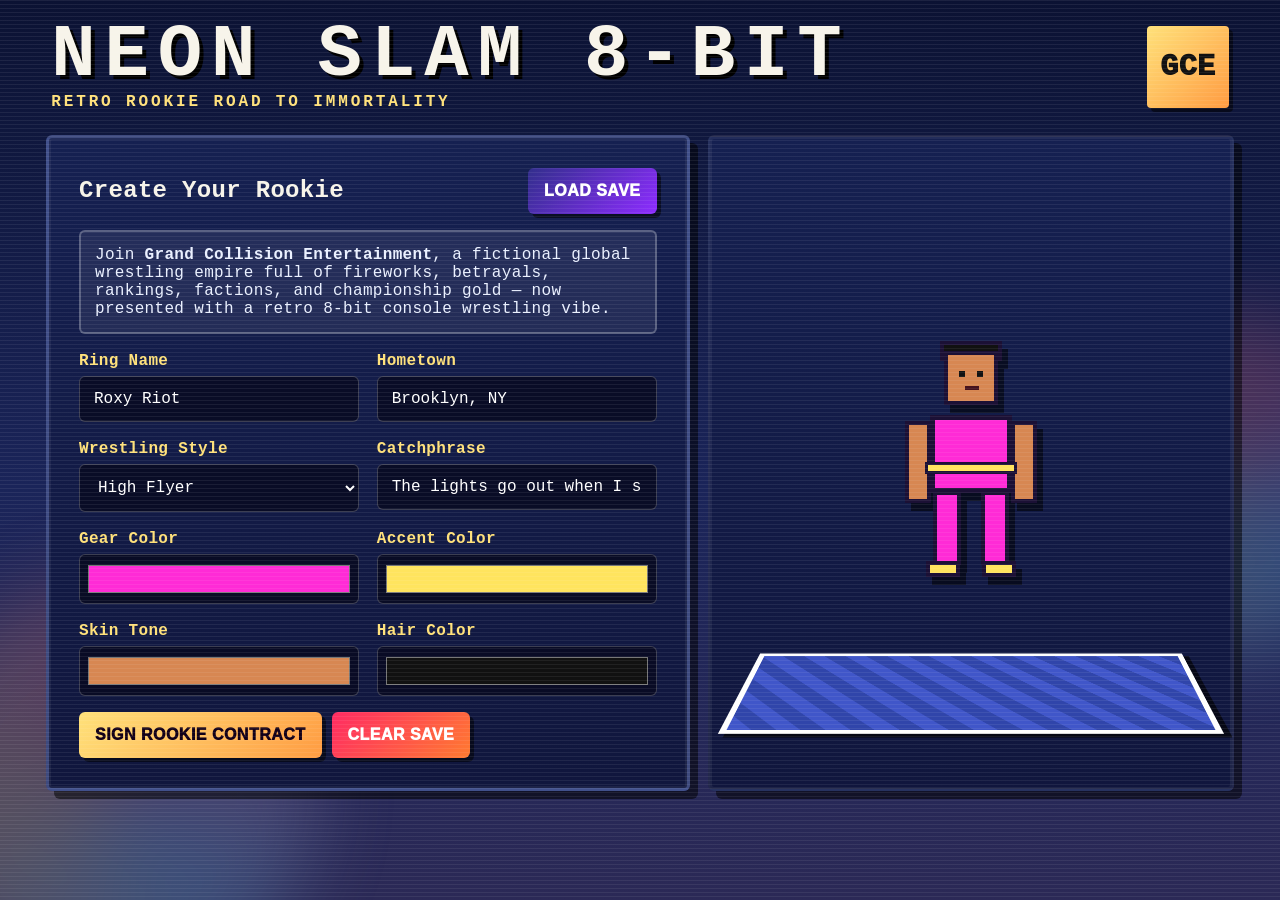
==== commit d5f4ef4e: "Add files via upload" ====
--- a/index.html
+++ b/index.html
@@ -1,45 +1,780 @@
 <!DOCTYPE html>
 <html lang="en">
 <head>
-<meta charset="UTF-8" />
-<meta name="viewport" content="width=device-width, initial-scale=1, viewport-fit=cover" />
-<meta name="theme-color" content="#12003f" />
-<meta name="apple-mobile-web-app-capable" content="yes" />
-<meta name="apple-mobile-web-app-status-bar-style" content="black-translucent" />
-<meta name="apple-mobile-web-app-title" content="Neon Slam 2" />
-<link rel="apple-touch-icon" href="icons/icon-180.png" />
-<link rel="manifest" href="manifest.webmanifest" />
-<title>Neon Slam Wrestling RPG 2.0</title>
-<style>
-:root{--bg:#110033;--panel:rgba(17,18,55,.88);--panel2:rgba(255,255,255,.09);--txt:#f8fbff;--mut:#b9c6ff;--hot:#ff2bd6;--cyan:#00eaff;--sun:#ffe45c;--good:#55ff88;--bad:#ff416f;--orange:#ff9635}*{box-sizing:border-box}html{-webkit-text-size-adjust:100%;touch-action:manipulation}body{margin:0;min-height:100vh;padding:env(safe-area-inset-top) env(safe-area-inset-right) env(safe-area-inset-bottom) env(safe-area-inset-left);font-family:Inter,system-ui,-apple-system,Segoe UI,Arial,sans-serif;color:var(--txt);background:radial-gradient(circle at 20% 10%,#ff2bd64d 0 12%,transparent 30%),radial-gradient(circle at 85% 22%,#00eaff55 0 10%,transparent 28%),linear-gradient(140deg,#140047,#06175c 56%,#26003e);overflow-x:hidden}.wrap{max-width:1220px;margin:auto;padding:14px 14px 44px}.top{display:flex;justify-content:space-between;align-items:center;gap:12px;padding:18px 2px}.title h1{margin:0;font-size:clamp(31px,8vw,72px);line-height:.82;letter-spacing:.07em;text-shadow:0 0 18px var(--hot),5px 5px 0 #0007}.title p{margin:8px 0 0;color:var(--sun);font-weight:900;letter-spacing:.14em;text-transform:uppercase;font-size:clamp(10px,2.5vw,15px)}.badge{display:grid;place-items:center;min-width:74px;height:74px;border-radius:21px;background:linear-gradient(135deg,var(--sun),var(--orange));color:#160020;font-weight:1000;font-size:24px;box-shadow:0 0 0 5px #fff2,0 0 30px #ffe45c80;transform:rotate(5deg)}.card{background:linear-gradient(160deg,var(--panel),rgba(38,25,91,.92));border:1px solid #ffffff2b;border-radius:26px;box-shadow:0 20px 60px #0009,inset 0 0 70px #ffffff08;backdrop-filter:blur(10px);padding:clamp(16px,3vw,28px)}.grid{display:grid;gap:16px}.two{grid-template-columns:1.05fr .95fr}.three{grid-template-columns:repeat(3,1fr)}@media(max-width:880px){.two,.three{grid-template-columns:1fr}.top{align-items:flex-start}.badge{min-width:58px;height:58px;font-size:19px}.wrap{padding-left:10px;padding-right:10px}}label{display:block;color:var(--sun);font-weight:900;margin:0 0 6px}input,select,textarea{width:100%;font:inherit;font-size:16px;color:white;background:#07091ecc;border:1px solid #ffffff35;border-radius:16px;padding:13px 14px;outline:none}input[type=color]{height:50px;padding:6px}textarea{min-height:76px;resize:vertical}button{border:0;border-radius:16px;padding:12px 15px;min-height:46px;font:inherit;font-weight:1000;letter-spacing:.02em;color:#15001e;cursor:pointer;background:linear-gradient(135deg,var(--sun),var(--orange));box-shadow:0 8px 0 #0007,0 0 22px #ffe45c55;-webkit-tap-highlight-color:transparent;touch-action:manipulation}button.secondary{color:white;background:linear-gradient(135deg,#302a91,#9b30ff)}button.danger{color:white;background:linear-gradient(135deg,#ff2365,#ff8130)}button.ghost{color:#eaf1ff;background:#ffffff14;border:1px solid #ffffff2d;box-shadow:none}button:active{transform:translateY(4px);box-shadow:0 3px 0 #0007}button:disabled{opacity:.45;transform:none;cursor:not-allowed}.notice{padding:13px 14px;border-radius:18px;background:#ffffff12;border:1px dashed #ffffff45;color:#edf3ff}.nav{display:flex;gap:9px;flex-wrap:wrap;margin:0 0 16px;position:sticky;top:0;z-index:20;padding:8px 0;background:linear-gradient(#12003fee,#12003f00)}.nav button{font-size:13px;padding:10px 11px}.panel-title{display:flex;justify-content:space-between;align-items:center;gap:10px;margin-bottom:14px}.panel-title h2,.panel-title h3{margin:0}.kv{display:flex;gap:9px;flex-wrap:wrap;margin:12px 0}.pill{display:inline-flex;align-items:center;gap:5px;padding:8px 10px;border-radius:999px;background:#ffffff13;border:1px solid #ffffff24;color:#dfe7ff;font-weight:850}.big{font-size:28px;font-weight:1000}.small{color:var(--mut);font-size:13px}.stat{background:var(--panel2);border:1px solid #ffffff20;border-radius:17px;padding:12px}.stat b{display:flex;justify-content:space-between;margin-bottom:7px}.bar{height:11px;border-radius:999px;background:#0009;overflow:hidden}.fill{height:100%;border-radius:inherit;background:linear-gradient(90deg,var(--cyan),var(--good),var(--sun));width:50%}.row{display:flex;justify-content:space-between;align-items:center;gap:12px;padding:12px 14px;border-radius:18px;background:#ffffff10;border:1px solid #ffffff1f;margin-bottom:10px}.row.current{background:linear-gradient(90deg,#ff2bd640,#00eaff2c);border-color:var(--sun)}.stage{min-height:330px;display:grid;place-items:center;position:relative;overflow:hidden;border-radius:22px;background:radial-gradient(circle at 50% 15%,#fff3,transparent 30%)}.ring3d{position:absolute;bottom:26px;width:88%;height:145px;border:8px solid #fff;transform:perspective(700px) rotateX(58deg);background:repeating-linear-gradient(45deg,#1c2cff,#1c2cff 18px,#2f44ff 18px,#2f44ff 36px);box-shadow:0 18px 50px #000b,0 0 25px var(--cyan)}.avatar{position:relative;width:185px;height:290px;z-index:2;filter:drop-shadow(0 18px 17px #000b)}.avatar *{position:absolute}.head{left:63px;top:14px;width:62px;height:70px;border-radius:50% 50% 42% 42%;background:var(--skin);border:5px solid #190f36}.hair{left:57px;top:2px;width:74px;height:36px;border-radius:50% 50% 22% 22%;background:var(--hair);border:5px solid #190f36}.torso{left:45px;top:86px;width:98px;height:111px;border-radius:34px 34px 18px 18px;background:var(--gear);border:6px solid #190f36}.belt{left:39px;top:157px;width:111px;height:22px;border-radius:8px;background:var(--accent);border:4px solid #190f36}.arm{top:98px;width:39px;height:114px;border-radius:24px;background:var(--skin);border:5px solid #190f36}.arm.l{left:13px;transform:rotate(18deg)}.arm.r{right:13px;transform:rotate(-18deg)}.leg{top:191px;width:44px;height:96px;border-radius:16px;background:var(--gear);border:5px solid #190f36}.leg.l{left:45px}.leg.r{right:45px}.boot{top:272px;width:54px;height:27px;border-radius:14px 14px 8px 8px;background:var(--accent);border:5px solid #190f36}.boot.l{left:34px}.boot.r{right:34px}.eye{top:39px;width:9px;height:9px;border-radius:50%;background:#111;z-index:3}.eye.l{left:80px}.eye.r{right:80px}.mouth{left:81px;top:61px;width:26px;height:7px;border-radius:0 0 20px 20px;background:#40111c;z-index:3}.match-shell{display:grid;grid-template-columns:1.45fr .75fr;gap:14px;align-items:start}@media(max-width:980px){.match-shell{grid-template-columns:1fr}.hud-grid{grid-template-columns:1fr!important}}.arena-card{padding:10px;overflow:hidden}.canvas-wrap{position:relative;border-radius:22px;overflow:hidden;background:#05051b;border:1px solid #ffffff22}canvas{display:block;width:100%;height:auto;touch-action:none}.banner{position:absolute;left:50%;top:12px;transform:translateX(-50%);padding:8px 14px;border-radius:999px;color:#160020;background:linear-gradient(135deg,var(--sun),white);font-weight:1000;box-shadow:0 0 30px #ffe45c88;max-width:90%;text-align:center}.match-controls{display:flex;gap:8px;flex-wrap:wrap;margin-top:10px}.hud-grid{display:grid;grid-template-columns:1fr 1fr;gap:10px;margin-bottom:10px}.wbox{background:#ffffff0f;border:1px solid #ffffff24;border-radius:17px;padding:10px}.wbox h3{margin:0 0 8px}.meter{height:12px;border-radius:999px;background:#0009;overflow:hidden;margin:6px 0}.hp{background:linear-gradient(90deg,#ff2d55,#ffbd35)}.stam{background:linear-gradient(90deg,#00eaff,#55ff88)}.mom{background:linear-gradient(90deg,#9b30ff,#ffe45c)}.log{max-height:360px;overflow:auto;padding-right:4px}.log-entry{padding:8px 0;border-bottom:1px solid #ffffff17}.toast-wrap{position:fixed;right:14px;bottom:14px;z-index:100;display:grid;gap:8px}.toast{background:#07091ef1;border:1px solid #ffffff30;border-left:5px solid var(--sun);padding:12px 14px;border-radius:14px;max-width:360px;box-shadow:0 8px 30px #0009}.win{color:var(--good)}.lose{color:var(--bad)}@media(max-width:560px){.card{border-radius:20px;padding:14px}.row{align-items:flex-start;flex-direction:column}.row button{width:100%}.stage{min-height:275px}.avatar{transform:scale(.82)}.match-controls button{flex:1 1 44%}.top{padding-top:10px}.title h1{font-size:34px}.notice{font-size:14px}}
-
-.entrance-overlay{position:absolute;inset:0;z-index:8;display:grid;place-items:center;background:radial-gradient(circle at 50% 15%,#ffffff26,transparent 22%),linear-gradient(180deg,rgba(5,3,20,.25),rgba(0,0,0,.82));pointer-events:none}.entrance-card{width:min(88%,760px);border-radius:28px;padding:18px;border:1px solid #ffffff42;background:linear-gradient(135deg,#080b26ee,#3a095eee 62%,#080b26ee);box-shadow:0 0 45px var(--hot),0 24px 80px #000;display:grid;grid-template-columns:160px 1fr;gap:16px;align-items:center;animation:entrancePulse 1.1s infinite alternate}.entrance-name{font-size:clamp(28px,7vw,58px);line-height:.9;font-weight:1000;letter-spacing:.04em;text-shadow:0 0 18px var(--cyan),5px 5px 0 #0009}.entrance-sub{margin-top:8px;color:var(--sun);font-size:13px;font-weight:1000;letter-spacing:.16em;text-transform:uppercase}.entrance-pyro{display:flex;gap:7px;margin-top:12px}.spark{width:16px;height:58px;border-radius:999px;background:linear-gradient(var(--sun),var(--hot),transparent);animation:sparkJump .55s infinite alternate}.spark:nth-child(2n){animation-delay:.12s;height:42px}.spark:nth-child(3n){animation-delay:.22s;height:68px}.entrance-ramp{position:absolute;left:50%;bottom:0;transform:translateX(-50%);width:55%;height:65%;background:linear-gradient(90deg,transparent,#00eaff30,transparent),linear-gradient(180deg,#ffffff14,#ff2bd62b);clip-path:polygon(38% 0,62% 0,100% 100%,0 100%)}@keyframes entrancePulse{from{transform:scale(.985);box-shadow:0 0 28px var(--cyan),0 24px 80px #000}to{transform:scale(1.015);box-shadow:0 0 55px var(--hot),0 24px 80px #000}}@keyframes sparkJump{from{transform:translateY(12px) scaleY(.7);opacity:.45}to{transform:translateY(-12px) scaleY(1.1);opacity:1}}.belt-case{position:relative;overflow:hidden;border-radius:22px;padding:18px;margin-bottom:12px;background:linear-gradient(135deg,#1b103d,#07091e);border:1px solid #ffffff24}.belt-case:before{content:"";position:absolute;inset:-40%;background:conic-gradient(from 90deg,transparent,#ffe45c45,transparent,#00eaff33,transparent);animation:spinGlow 6s linear infinite}.belt-inner{position:relative;z-index:1;display:flex;gap:14px;align-items:center;justify-content:space-between}.belt-art{min-width:108px;height:54px;border-radius:999px;background:linear-gradient(90deg,#12060c,#27120f,#12060c);border:4px solid #0a0710;display:flex;align-items:center;justify-content:center;gap:6px;box-shadow:inset 0 0 12px #000,0 0 18px #ffe45c55}.plate{width:43px;height:43px;border-radius:50%;background:radial-gradient(circle at 30% 25%,#fff8,#ffe45c 35%,#b46d00 65%,#5c2600);border:3px solid #fff6;display:grid;place-items:center;color:#2a1000;font-weight:1000}.sideplate{width:22px;height:30px;border-radius:50%;background:linear-gradient(#ffe45c,#ae6900);border:2px solid #fff5}@keyframes spinGlow{to{transform:rotate(360deg)}}.arena-picker{display:grid;grid-template-columns:repeat(3,1fr);gap:10px;margin:10px 0 14px}.arena-tile{min-height:84px;border-radius:17px;padding:10px;border:1px solid #ffffff25;background:linear-gradient(135deg,#ffffff10,#0004);cursor:pointer}.arena-tile.active{outline:3px solid var(--sun);box-shadow:0 0 25px #ffe45c66}.arena-title{font-weight:1000}.arena-note{font-size:12px;color:var(--mut);margin-top:4px}.combo-banner{position:absolute;left:12px;bottom:12px;z-index:7;padding:8px 12px;border-radius:999px;background:#000a;border:1px solid #ffffff3a;color:var(--sun);font-weight:1000;text-transform:uppercase;letter-spacing:.08em}.sprite-star{position:absolute;width:28px;height:28px;clip-path:polygon(50% 0,62% 35%,98% 35%,68% 55%,80% 92%,50% 68%,20% 92%,32% 55%,2% 35%,38% 35%);background:var(--sun);filter:drop-shadow(0 0 10px var(--sun));animation:twinkle .8s infinite alternate}.sprite-star.s1{left:14%;top:26%}.sprite-star.s2{right:12%;top:18%;animation-delay:.2s}.sprite-star.s3{left:48%;top:12%;animation-delay:.35s}@keyframes twinkle{from{opacity:.35;transform:scale(.75)}to{opacity:1;transform:scale(1.15)}}@media(max-width:700px){.entrance-card{grid-template-columns:1fr;text-align:center}.entrance-card .portrait-card{margin:auto}.arena-picker{grid-template-columns:1fr}.belt-inner{align-items:flex-start;flex-direction:column}.belt-art{width:100%}}
-
-.mini-portrait{width:148px;min-height:198px;border-radius:22px;border:1px solid #ffffff2b;background:radial-gradient(circle at 50% 18%,var(--accent),transparent 30%),linear-gradient(160deg,#080b26,#35084e);box-shadow:0 16px 40px #000b;display:grid;place-items:center;padding:8px;overflow:hidden}.mini-portrait.compact{width:112px;min-height:136px}.mini-portrait .avatar{transform:scale(.45);margin:-78px -50px -72px}.mini-portrait.compact .avatar{transform:scale(.32);margin:-108px -65px -96px}.portrait-label{text-align:center;font-size:10px;font-weight:1000;letter-spacing:.1em;color:var(--sun);text-transform:uppercase}.portrait-name-small{text-align:center;font-size:13px;font-weight:1000;color:#fff}.commentary-panel{margin-top:12px;padding:12px;border-radius:18px;background:#ffffff0c;border:1px solid #ffffff1f}.commentary-log{max-height:220px;overflow:auto}.commentary-entry{padding:8px 10px;border-radius:14px;margin-bottom:8px;background:#0a1030;border-left:4px solid var(--hot)}.commentary-entry.play{border-left-color:var(--cyan)}.commentator{font-size:11px;font-weight:1000;letter-spacing:.08em;text-transform:uppercase;color:var(--sun);margin-bottom:4px}.hud-head{display:flex;gap:10px;align-items:flex-start}.hud-copy{flex:1}@media(max-width:560px){.hud-head{flex-direction:column}.mini-portrait.compact{width:100%;min-height:120px}}
+  <meta charset="UTF-8" />
+  <meta name="viewport" content="width=device-width, initial-scale=1, viewport-fit=cover" />
+  <meta name="theme-color" content="#140047" />
+  <meta name="apple-mobile-web-app-capable" content="yes" />
+  <meta name="apple-mobile-web-app-status-bar-style" content="black-translucent" />
+  <meta name="apple-mobile-web-app-title" content="Neon Slam" />
+
+  <title>Neon Slam Wrestling RPG — 8-Bit Retro Edition</title>
+  <style>
+:root {
+  --bg1: #140047;
+  --bg2: #031b5f;
+  --hot: #ff2bd6;
+  --sun: #ffe45e;
+  --cyan: #00f5ff;
+  --green: #62ff75;
+  --orange: #ff9a30;
+  --card: rgba(16, 14, 44, 0.86);
+  --card2: rgba(255,255,255,0.08);
+  --text: #f8fbff;
+  --muted: #b8c4ff;
+  --danger: #ff4d6d;
+}
+
+* { box-sizing: border-box; }
+body {
+  margin: 0;
+  min-height: 100vh;
+  color: var(--text);
+  font-family: Inter, system-ui, -apple-system, Segoe UI, Arial, sans-serif;
+  background: radial-gradient(circle at 10% 10%, #ff2bd655 0 12%, transparent 24%),
+              radial-gradient(circle at 80% 20%, #00f5ff55 0 11%, transparent 26%),
+              linear-gradient(140deg, var(--bg1), var(--bg2) 55%, #260047);
+  overflow-x: hidden;
+}
+.bg-bursts::before,
+.bg-bursts::after {
+  content: "";
+  position: fixed;
+  inset: auto auto -100px -100px;
+  width: 420px;
+  height: 420px;
+  border-radius: 50%;
+  background: conic-gradient(from 20deg, var(--hot), var(--cyan), var(--sun), var(--hot));
+  filter: blur(40px);
+  opacity: .22;
+  pointer-events: none;
+}
+.bg-bursts::after {
+  inset: 35% -120px auto auto;
+  width: 340px;
+  height: 340px;
+}
+.topbar {
+  display: flex;
+  justify-content: space-between;
+  align-items: center;
+  padding: 24px clamp(16px, 4vw, 52px);
+}
+h1 {
+  margin: 0;
+  letter-spacing: .08em;
+  font-size: clamp(34px, 7vw, 74px);
+  line-height: .85;
+  text-shadow: 0 0 18px var(--hot), 5px 5px 0 #0008;
+}
+.topbar p { margin: 6px 0 0; color: var(--sun); font-weight: 800; letter-spacing: .2em; text-transform: uppercase; }
+.org-badge {
+  display: grid; place-items: center;
+  width: 82px; height: 82px;
+  border-radius: 22px;
+  color: #111;
+  font-weight: 1000;
+  font-size: 30px;
+  background: linear-gradient(135deg, var(--sun), var(--orange));
+  box-shadow: 0 0 0 5px #fff2, 0 0 30px var(--sun);
+  transform: rotate(5deg);
+}
+#app { max-width: 1220px; margin: 0 auto; padding: 0 16px 40px; }
+.card {
+  background: linear-gradient(160deg, var(--card), rgba(35, 24, 85, .88));
+  border: 1px solid #ffffff28;
+  border-radius: 26px;
+  box-shadow: 0 18px 50px #0008, inset 0 0 70px #ffffff08;
+  backdrop-filter: blur(10px);
+  padding: clamp(18px, 3vw, 30px);
+}
+.grid { display: grid; gap: 18px; }
+.grid.two { grid-template-columns: repeat(2, minmax(0, 1fr)); }
+.grid.three { grid-template-columns: repeat(3, minmax(0, 1fr)); }
+@media (max-width: 840px) { .grid.two,.grid.three { grid-template-columns: 1fr; } }
+label { font-weight: 800; color: var(--sun); display:block; margin: 0 0 6px; }
+input, select, textarea {
+  width: 100%;
+  border: 1px solid #ffffff35;
+  border-radius: 16px;
+  padding: 13px 14px;
+  background: #08091fcc;
+  color: white;
+  outline: none;
+  font: inherit;
+}
+textarea { min-height: 90px; resize: vertical; }
+button {
+  border: 0;
+  cursor: pointer;
+  border-radius: 16px;
+  padding: 12px 16px;
+  color: #120019;
+  font-weight: 1000;
+  letter-spacing: .03em;
+  background: linear-gradient(135deg, var(--sun), var(--orange));
+  box-shadow: 0 8px 0 #0006, 0 0 24px #ffe45e55;
+  transition: transform .12s ease, filter .12s ease;
+}
+button:hover { transform: translateY(-2px); filter: saturate(1.2); }
+button:active { transform: translateY(4px); box-shadow: 0 4px 0 #0006; }
+button.secondary { color: white; background: linear-gradient(135deg, #322e8c, #8d2cff); }
+button.danger { color: white; background: linear-gradient(135deg, #ff2b63, #ff7a30); }
+button:disabled { opacity: .5; cursor:not-allowed; transform:none; }
+.hero {
+  display:grid;
+  grid-template-columns: 1.1fr .9fr;
+  gap: 18px;
+  align-items: stretch;
+}
+@media (max-width: 900px) { .hero { grid-template-columns: 1fr; } }
+.wrestler-stage {
+  min-height: 430px;
+  display:grid;
+  place-items:center;
+  position: relative;
+  overflow: hidden;
+}
+.ring {
+  position:absolute;
+  bottom: 24px;
+  width: 88%; height: 150px;
+  border: 8px solid #fff;
+  border-top: 5px solid #fff;
+  transform: perspective(700px) rotateX(58deg);
+  background: repeating-linear-gradient(45deg, #1b2fff, #1b2fff 18px, #273cff 18px, #273cff 36px);
+  box-shadow: 0 18px 50px #000b, 0 0 26px var(--cyan);
+}
+.avatar {
+  position: relative;
+  width: 190px;
+  height: 300px;
+  z-index: 1;
+  filter: drop-shadow(0 20px 18px #000a);
+}
+.avatar .head { position:absolute; left:63px; top:13px; width:64px; height:72px; border-radius: 50% 50% 42% 42%; background: var(--skin,#d78752); border: 5px solid #1b1035; }
+.avatar .hair { position:absolute; left:58px; top:2px; width:74px; height:36px; border-radius: 50% 50% 20% 20%; background: var(--hair,#111); border: 5px solid #1b1035; }
+.avatar .torso { position:absolute; left:45px; top:88px; width:100px; height:112px; border-radius: 35px 35px 18px 18px; background: var(--gear,#ff2bd6); border: 6px solid #1b1035; }
+.avatar .belt { position:absolute; left:39px; top:159px; width:112px; height:22px; border-radius: 8px; background: var(--accent,#ffe45e); border: 4px solid #1b1035; }
+.avatar .arm { position:absolute; top:99px; width:40px; height:118px; border-radius: 24px; background: var(--skin,#d78752); border: 5px solid #1b1035; }
+.avatar .arm.left { left:12px; transform: rotate(18deg); }
+.avatar .arm.right { right:12px; transform: rotate(-18deg); }
+.avatar .leg { position:absolute; top:193px; width:45px; height:98px; border-radius: 17px; background: var(--gear,#ff2bd6); border: 5px solid #1b1035; }
+.avatar .leg.left { left:45px; } .avatar .leg.right { right:45px; }
+.avatar .boot { position:absolute; top:275px; width:55px; height:28px; border-radius: 14px 14px 8px 8px; background: var(--accent,#ffe45e); border: 5px solid #1b1035; }
+.avatar .boot.left { left:34px; } .avatar .boot.right { right:34px; }
+.avatar .eye { position:absolute; top:39px; width:9px; height:9px; border-radius:50%; background:#111; z-index:3; }
+.avatar .eye.left { left:81px; } .avatar .eye.right { right:81px; }
+.avatar .mouth { position:absolute; left:82px; top:61px; width:26px; height:7px; border-radius: 0 0 20px 20px; background:#45121d; z-index:3; }
+.kv { display:flex; flex-wrap:wrap; gap:10px; margin: 12px 0; }
+.pill { padding: 8px 11px; border-radius:999px; background:#ffffff12; border:1px solid #ffffff22; color:#dfe7ff; font-weight:800; }
+.stat { background: var(--card2); border-radius: 16px; padding: 12px; border: 1px solid #ffffff1e; }
+.stat b { display:flex; justify-content:space-between; margin-bottom:7px; }
+.bar { height:10px; border-radius: 999px; background: #0008; overflow:hidden; }
+.fill { height:100%; border-radius:999px; background: linear-gradient(90deg, var(--cyan), var(--green), var(--sun)); width:50%; }
+.nav { display:flex; gap:10px; flex-wrap:wrap; margin: 0 0 18px; }
+.nav button { padding: 10px 12px; font-size: 13px; }
+.panel-title { display:flex; align-items:center; justify-content:space-between; gap:12px; margin-bottom:14px; }
+.panel-title h2, .panel-title h3 { margin:0; }
+.notice { padding:14px; border-radius:18px; background:#ffffff12; border:1px dashed #ffffff45; color:#eaf0ff; }
+.rank-row, .belt-row, .story-row, .match-row {
+  display:flex; align-items:center; justify-content:space-between; gap:12px;
+  padding: 12px 14px; border-radius:18px; background:#ffffff10; border:1px solid #ffffff1f; margin-bottom:10px;
+}
+.rank-row.current { background: linear-gradient(90deg, #ff2bd640, #00f5ff25); border-color: var(--sun); }
+.small { color: var(--muted); font-size: 13px; }
+.big { font-size: 28px; font-weight: 1000; }
+.log { max-height: 440px; overflow:auto; padding-right:4px; }
+.log-entry { padding: 10px 0; border-bottom: 1px solid #ffffff18; }
+.choice { display:flex; gap:10px; flex-wrap:wrap; margin-top:12px; }
+.match-screen { text-align:center; }
+.versus { display:grid; grid-template-columns: 1fr auto 1fr; gap:16px; align-items:center; margin: 18px 0; }
+.vs { font-size:42px; color: var(--sun); font-weight:1000; text-shadow: 0 0 18px var(--hot); }
+.meter { height: 24px; border-radius: 999px; overflow:hidden; background:#0008; border:1px solid #ffffff2a; }
+.meter-inner { height:100%; background: linear-gradient(90deg, var(--hot), var(--sun)); width:50%; }
+.toast-wrap { position: fixed; right: 16px; bottom: 16px; z-index: 10; display:grid; gap:8px; }
+.toast { background:#08091fee; border:1px solid #ffffff30; border-left:5px solid var(--sun); color:white; padding:12px 14px; border-radius:14px; box-shadow:0 8px 30px #0009; max-width:360px; }
+.footer-actions { display:flex; gap:10px; flex-wrap:wrap; margin-top:16px; }
+
+/* iPhone / touch support */
+html {
+  -webkit-text-size-adjust: 100%;
+  touch-action: manipulation;
+}
+body {
+  padding-left: env(safe-area-inset-left);
+  padding-right: env(safe-area-inset-right);
+  padding-bottom: env(safe-area-inset-bottom);
+}
+button, input, select, textarea {
+  font-size: 16px;
+}
+button {
+  min-height: 46px;
+  -webkit-tap-highlight-color: transparent;
+  touch-action: manipulation;
+}
+input[type="color"] {
+  min-height: 50px;
+  padding: 6px;
+}
+.mobile-hint {
+  display: none;
+  margin: 0 auto 14px;
+  max-width: 1220px;
+  padding: 0 16px;
+}
+.mobile-hint .notice {
+  font-size: 13px;
+  padding: 10px 12px;
+}
+@media (hover: none) and (pointer: coarse) {
+  button:hover { transform: none; filter: none; }
+  button:active { transform: scale(.98); box-shadow: 0 4px 0 #0006; }
+  .mobile-hint { display: block; }
+}
+@media (max-width: 680px) {
+  .topbar {
+    padding: 16px 14px 10px;
+    gap: 10px;
+    align-items: flex-start;
+  }
+  h1 { font-size: clamp(36px, 16vw, 56px); line-height: .86; }
+  .topbar p { font-size: 10px; letter-spacing: .12em; }
+  .org-badge {
+    width: 58px;
+    height: 58px;
+    border-radius: 16px;
+    font-size: 22px;
+    flex: 0 0 auto;
+  }
+  #app { padding: 0 10px 96px; }
+  .card { border-radius: 20px; padding: 14px; }
+  .wrestler-stage { min-height: 300px; }
+  .ring { width: 96%; height: 112px; bottom: 18px; border-width: 6px; }
+  .avatar {
+    width: 150px;
+    height: 238px;
+    transform: scale(.82);
+    transform-origin: center bottom;
+  }
+  .nav {
+    position: sticky;
+    top: 0;
+    z-index: 8;
+    margin: 0 -10px 12px;
+    padding: 8px 10px;
+    overflow-x: auto;
+    flex-wrap: nowrap;
+    background: linear-gradient(180deg, rgba(20,0,71,.98), rgba(20,0,71,.72));
+    backdrop-filter: blur(10px);
+    -webkit-overflow-scrolling: touch;
+    border-bottom: 1px solid #ffffff1f;
+  }
+  .nav button {
+    flex: 0 0 auto;
+    min-width: 88px;
+    font-size: 12px;
+    padding: 10px 11px;
+  }
+  .panel-title {
+    align-items: flex-start;
+    flex-direction: column;
+  }
+  .rank-row, .belt-row, .story-row, .match-row {
+    align-items: stretch;
+    flex-direction: column;
+  }
+  .rank-row button, .belt-row button, .story-row button, .match-row button {
+    width: 100%;
+  }
+  .versus {
+    grid-template-columns: 1fr;
+    gap: 4px;
+  }
+  .versus .avatar { margin: 0 auto; }
+  .vs { font-size: 28px; }
+  .choice {
+    display: grid;
+    grid-template-columns: 1fr;
+  }
+  .choice button, .footer-actions button, .grid.two button, .grid.three button {
+    width: 100%;
+  }
+  .toast-wrap {
+    left: 10px;
+    right: 10px;
+    bottom: calc(10px + env(safe-area-inset-bottom));
+  }
+  .toast { max-width: none; }
+}
+
+  
+/* === retro 8-bit console presentation pass === */
+:root {
+  --bg1: #111a49;
+  --bg2: #1d2a67;
+  --hot: #ff5a71;
+  --sun: #ffe17a;
+  --cyan: #73d8ff;
+  --green: #8cff77;
+  --orange: #ff9c42;
+  --card: rgba(13, 19, 47, 0.96);
+  --card2: rgba(255,255,255,0.06);
+  --text: #f7f4ea;
+  --muted: #c6d0f3;
+  --danger: #ff697b;
+}
+body {
+  font-family: "Courier New", Courier, monospace !important;
+  background: linear-gradient(180deg, #0b1233, #1a2459 54%, #2b2956) !important;
+  letter-spacing: .02em;
+  position: relative;
+}
+body::after {
+  content: "";
+  position: fixed;
+  inset: 0;
+  pointer-events: none;
+  opacity: .08;
+  background: repeating-linear-gradient(180deg, rgba(255,255,255,.9) 0 1px, transparent 1px 4px);
+}
+.card, .notice, .row, .stat, .pill, button, input, select, textarea, .toast, .meter { border-radius: 6px !important; }
+.card {
+  border: 3px solid #9ab0ff55;
+  box-shadow: 8px 8px 0 #0008, inset 0 0 0 2px rgba(255,255,255,.06);
+  background: linear-gradient(180deg, #152051, #10163d) !important;
+}
+button {
+  text-transform: uppercase;
+  box-shadow: 4px 4px 0 #0008 !important;
+}
+button:active { transform: translate(3px,3px) !important; box-shadow: 1px 1px 0 #0008 !important; }
+.topbar h1 { letter-spacing: .12em; text-shadow: 4px 4px 0 #000 !important; }
+.topbar p { letter-spacing: .18em; }
+.org-badge { border-radius: 4px !important; transform: none !important; box-shadow: 4px 4px 0 #0008 !important; }
+.notice { border: 2px solid rgba(255,255,255,.25) !important; }
+.wrestler-stage {
+  min-height: 360px;
+  background: linear-gradient(180deg, rgba(92,112,220,.18), rgba(0,0,0,0));
+  border: 2px solid rgba(255,255,255,.08);
+}
+.ring {
+  border-radius: 0 !important;
+  border-width: 6px !important;
+  box-shadow: 6px 6px 0 #000a !important;
+  background: repeating-linear-gradient(45deg, #4056c9, #4056c9 16px, #3045aa 16px, #3045aa 32px) !important;
+}
+.avatar { width: 168px !important; height: 260px !important; filter: drop-shadow(6px 8px 0 #0008) !important; image-rendering: pixelated; }
+.avatar .head, .avatar .hair, .avatar .torso, .avatar .belt, .avatar .arm, .avatar .leg, .avatar .boot, .avatar .mouth { border-radius: 0 !important; }
+.avatar .head { left: 57px !important; top: 18px !important; width: 54px !important; height: 54px !important; border-width: 4px !important; }
+.avatar .hair { left: 53px !important; top: 8px !important; width: 62px !important; height: 20px !important; border-width: 4px !important; }
+.avatar .torso { left: 43px !important; top: 82px !important; width: 82px !important; height: 78px !important; border-width: 5px !important; }
+.avatar .belt { left: 38px !important; top: 129px !important; width: 92px !important; height: 12px !important; border-width: 3px !important; }
+.avatar .arm { top: 88px !important; width: 26px !important; height: 82px !important; border-width: 4px !important; }
+.avatar .arm.left { left: 18px !important; transform: none !important; }
+.avatar .arm.right { right: 18px !important; transform: none !important; }
+.avatar .leg { top: 158px !important; width: 28px !important; height: 74px !important; border-width: 4px !important; }
+.avatar .leg.left { left: 46px !important; }
+.avatar .leg.right { right: 46px !important; }
+.avatar .boot { top: 228px !important; width: 34px !important; height: 16px !important; border-width: 4px !important; }
+.avatar .boot.left { left: 39px !important; }
+.avatar .boot.right { right: 39px !important; }
+.avatar .eye { top: 38px !important; width: 6px !important; height: 6px !important; border-radius: 0 !important; }
+.avatar .eye.left { left: 72px !important; } .avatar .eye.right { right: 72px !important; }
+.avatar .mouth { left: 78px !important; top: 53px !important; width: 14px !important; height: 4px !important; }
+.match-screen { text-align: center; }
+.retro-ring-board {
+  margin: 16px 0 14px;
+  border: 3px solid rgba(255,255,255,.18);
+  background: #0a1027;
+  box-shadow: 8px 8px 0 #0008;
+}
+.retro-scorebar {
+  display: flex;
+  justify-content: space-between;
+  gap: 10px;
+  padding: 8px 12px;
+  background: #141d49;
+  color: var(--sun);
+  font-weight: 900;
+  border-bottom: 2px solid rgba(255,255,255,.15);
+}
+.retro-ring-scene {
+  position: relative;
+  min-height: 270px;
+  overflow: hidden;
+  background: linear-gradient(180deg, #28326f 0 34%, #121938 34% 100%);
+}
+.retro-ring-scene::before {
+  content: "";
+  position: absolute;
+  inset: 0;
+  background: repeating-linear-gradient(180deg, rgba(255,255,255,.06) 0 2px, transparent 2px 6px);
+  pointer-events: none;
+}
+.retro-crowd {
+  position: absolute;
+  left: 0; right: 0; top: 18px;
+  height: 48px;
+  background:
+    repeating-linear-gradient(90deg, #ffdb6f 0 6px, transparent 6px 16px, #73d8ff 16px 22px, transparent 22px 32px, #ff7b90 32px 38px, transparent 38px 48px),
+    linear-gradient(180deg, #1b2454, #0f1635);
+  opacity: .95;
+}
+.retro-stage-light {
+  position: absolute;
+  inset: 0;
+  background: linear-gradient(90deg, transparent 0 10%, rgba(115,216,255,.12) 10% 11%, transparent 11% 25%, rgba(255,225,122,.12) 25% 26%, transparent 26% 40%, rgba(255,90,113,.12) 40% 41%, transparent 41% 100%);
+}
+.retro-mat {
+  position: absolute;
+  left: 50%;
+  transform: translateX(-50%);
+  bottom: 42px;
+  width: 82%;
+  height: 120px;
+  background: repeating-linear-gradient(90deg, #dde5ff 0 12px, #cdd8ff 12px 24px);
+  border: 4px solid #6bd7ff;
+  box-shadow: 0 0 0 4px #2b3b87, 0 8px 0 #1a2458;
+}
+.retro-rope { position: absolute; left: 11%; right: 11%; height: 4px; }
+.retro-rope.r1 { bottom: 145px; background: #ff5a71; }
+.retro-rope.r2 { bottom: 126px; background: #ffe17a; }
+.retro-rope.r3 { bottom: 107px; background: #73d8ff; }
+.retro-post { position: absolute; bottom: 42px; width: 8px; height: 122px; background: #63cbff; box-shadow: 0 0 0 3px #203273; }
+.retro-post.left { left: 11%; } .retro-post.right { right: 11%; }
+.sprite-slot {
+  position: absolute;
+  bottom: 34px;
+  width: 160px;
+  display: flex;
+  justify-content: center;
+}
+.sprite-slot.left { left: 14%; }
+.sprite-slot.right { right: 14%; }
+.sprite-slot .avatar { transform-origin: bottom center; }
+.sprite-slot.left .avatar { transform: scale(.52); }
+.sprite-slot.right .avatar { transform: scale(.52) scaleX(-1); }
+.versus.retro { grid-template-columns: 1fr auto 1fr; gap: 8px; align-items: end; }
+.versus.retro > div h3 { margin-top: 6px; }
+.vs { text-shadow: 3px 3px 0 #000 !important; }
+.meter { border-radius: 6px !important; border-width: 2px !important; box-shadow: inset 0 0 0 2px rgba(255,255,255,.05); }
+.meter-inner { background: linear-gradient(90deg, #ff5a71, #ffe17a) !important; }
+@media (max-width: 760px) {
+  .retro-ring-scene { min-height: 220px; }
+  .sprite-slot { width: 110px; }
+  .sprite-slot.left { left: 8%; }
+  .sprite-slot.right { right: 8%; }
+  .sprite-slot.left .avatar, .sprite-slot.right .avatar { transform: scale(.38); }
+  .versus.retro { grid-template-columns: 1fr; }
+  .vs { display: none; }
+}
+
 </style>
-</head><body><div class="wrap"><header class="top"><div class="title"><h1>NEON SLAM</h1><p>Living Ring Update</p></div><div class="badge">GCE<br>2.0</div></header><main id="app"></main></div><template id="toast-template"><div class="toast"></div></template>
-<script>
-const app=document.getElementById('app');
-const belts=[{id:'spark',name:'Spark Division Title',prestige:18},{id:'tag',name:'Neon Tag Trophy',prestige:34},{id:'tv',name:'Aftershock TV Belt',prestige:50},{id:'continental',name:'Continental Collision Crown',prestige:70},{id:'world',name:'GCE World Championship',prestige:92},{id:'legend',name:'Immortality Belt',prestige:115}];
-const opponents=[
-{name:'Brick Voltage',style:'Powerhouse',power:25,charisma:12,tech:10,belt:'spark',colors:['#ff6040','#ffe45c','#b97048','#261306']},
-{name:'Vega Vortex',style:'High-Flyer',power:14,charisma:22,tech:18,belt:'tag',colors:['#00eaff','#ff2bd6','#d58a55','#110721']},
-{name:'Madam Lockjaw',style:'Technician',power:16,charisma:19,tech:28,belt:'tv',colors:['#8f45ff','#55ff88','#8d5638','#0b0502']},
-{name:'Rocco Riot',style:'Brawler',power:31,charisma:22,tech:16,belt:'continental',colors:['#ff2d55','#202020','#c88954','#000']},
-{name:'The Prism Prince',style:'Showman',power:23,charisma:36,tech:24,belt:'world',colors:['#ffe45c','#ff2bd6','#d09064','#6a2cff']},
-{name:'Obsidian Nova',style:'Monster',power:42,charisma:29,tech:26,belt:'legend',colors:['#161616','#00eaff','#6c4431','#030303']}
+</head>
+<body>
+  <div class="bg-bursts"></div>
+  <header class="topbar">
+    <div>
+      <h1>NEON SLAM 8-BIT</h1>
+      <p>Retro Rookie Road to Immortality</p>
+    </div>
+    <div class="org-badge">GCE</div>
+  </header>
+
+  <div class="mobile-hint"><div class="notice">iPhone ready: play in Safari, then use Share → Add to Home Screen after hosting this folder online. This version now features a retro 8-bit wrestling presentation inspired by classic console wrestling games.</div></div>
+
+  <main id="app"></main>
+
+  <template id="toast-template">
+    <div class="toast"></div>
+  </template>
+
+  <script>
+const app = document.getElementById('app');
+
+const belts = [
+  { id:'rookie', name:'Rookie Rumble Cup', prestige: 15 },
+  { id:'tv', name:'Neon Television Title', prestige: 32 },
+  { id:'tag', name:'Hyper Tag Crown', prestige: 42 },
+  { id:'inter', name:'Interstellar Championship', prestige: 62 },
+  { id:'world', name:'Grand Collision World Championship', prestige: 90 },
+  { id:'legend', name:'Hall of Sparks Legacy Belt', prestige: 120 }
 ];
-const stories=[{id:'rookie',title:'Rookie Shockwave',minRep:0,reward:{rep:12,charisma:2},text:'Your first backstage interview turns into a surprise open challenge.'},{id:'rival',title:'Neon Rivalry Ignites',minRep:20,reward:{rep:16,power:2},text:'A jealous contender attacks you during a training montage.'},{id:'betrayal',title:'Main Event Betrayal',minRep:50,reward:{rep:22,tech:2},text:'An ally costs you a title shot. The crowd demands revenge.'},{id:'ppv',title:'Pay-Per-View Breakout',minRep:78,reward:{rep:30,charisma:3,power:1},text:'Management books you under the brightest lights in the company.'}];
-const styleTraits={Powerhouse:{agg:78,risk:38,show:35,tech:25,dirty:20,res:70},'High-Flyer':{agg:58,risk:82,show:70,tech:45,dirty:12,res:48},Technician:{agg:48,risk:32,show:36,tech:86,dirty:18,res:62},Brawler:{agg:82,risk:50,show:45,tech:25,dirty:38,res:70},Showman:{agg:54,risk:62,show:90,tech:38,dirty:26,res:58},Monster:{agg:88,risk:24,show:52,tech:28,dirty:35,res:90},Underdog:{agg:45,risk:55,show:68,tech:50,dirty:5,res:92},'Heel Mastermind':{agg:52,risk:36,show:76,tech:64,dirty:88,res:50}};
-const defaultState={screen:'create',week:1,money:80,ownedBelts:[],completedStories:[],log:[],strategy:'Balanced',wrestler:null,currentMatch:null};
-let state=loadState();if(!state.arena)state.arena='Neon Dome';let raf=0,matchTimer=0,last=0;
-function clone(o){return JSON.parse(JSON.stringify(o))}function saveState(){localStorage.setItem('neonSlam2Save',JSON.stringify(state))}function loadState(){try{return JSON.parse(localStorage.getItem('neonSlam2Save'))||clone(defaultState)}catch(e){return clone(defaultState)}}function reset(){localStorage.removeItem('neonSlam2Save');state=clone(defaultState);stopMatch();render()}function toast(msg){let wrap=document.querySelector('.toast-wrap');if(!wrap){wrap=document.createElement('div');wrap.className='toast-wrap';document.body.appendChild(wrap)}const n=document.createElement('div');n.className='toast';n.textContent=msg;wrap.appendChild(n);setTimeout(()=>n.remove(),3600)}function addLog(msg){state.log.unshift('Week '+state.week+': '+msg);state.log=state.log.slice(0,100);saveState()}function total(w=state.wrestler){return w.power+w.charisma+w.tech+Math.floor(w.rep/4)}function avatarHTML(w){return '<div class="avatar" style="--gear:'+w.gear+';--accent:'+w.accent+';--skin:'+w.skin+';--hair:'+w.hair+'"><div class="hair"></div><div class="head"></div><div class="eye l"></div><div class="eye r"></div><div class="mouth"></div><div class="arm l"></div><div class="arm r"></div><div class="torso"></div><div class="belt"></div><div class="leg l"></div><div class="leg r"></div><div class="boot l"></div><div class="boot r"></div></div>'}function portraitHTML(w,compact=false,chip='STAR'){return '<div class="mini-portrait '+(compact?'compact':'')+'" style="--gear:'+(w.gear||'#ff2bd6')+';--accent:'+(w.accent||'#ffe45c')+';--skin:'+(w.skin||'#b97048')+';--hair:'+(w.hair||'#120721')+'"><div class="portrait-label">'+chip+'</div>'+avatarHTML(w)+'<div class="portrait-name-small">'+w.name+'</div></div>'}function npcAvatar(o){return{gear:o.colors[0],accent:o.colors[1],skin:o.colors[2],hair:o.colors[3]}}function pct(v,max=100){return Math.max(0,Math.min(100,v/max*100))}
-function render(){stopMatch();if(!state.wrestler||state.screen==='create')renderCreate();else if(state.screen==='match')renderMatch();else renderGame('home')}render();
-function renderCreate(){app.innerHTML='<section class="grid two"><div class="card"><div class="panel-title"><h2>Create Your Rookie</h2><button class="secondary" onclick="loadExisting()">Load Save</button></div><p class="notice"><b>Grand Collision Entertainment</b> needs a new rookie. Build a custom wrestler, choose a style, then climb the rankings while animated AI matches play out on-screen.</p><div class="grid two" style="margin-top:16px"><div><label>Name</label><input id="name" value="Roxy Riot"></div><div><label>Hometown</label><input id="home" value="Neon City"></div><div><label>Style</label><select id="style"><option>Powerhouse</option><option selected>High-Flyer</option><option>Technician</option><option>Brawler</option><option>Showman</option><option>Monster</option><option>Underdog</option><option>Heel Mastermind</option></select></div><div><label>Finisher</label><input id="finish" value="The Skyline Crusher"></div><div><label>Gear</label><input id="gear" type="color" value="#ff2bd6" oninput="previewAvatar()"></div><div><label>Accent</label><input id="accent" type="color" value="#ffe45c" oninput="previewAvatar()"></div><div><label>Skin</label><input id="skin" type="color" value="#b97048" oninput="previewAvatar()"></div><div><label>Hair</label><input id="hair" type="color" value="#120721" oninput="previewAvatar()"></div></div><label style="margin-top:12px">Catchphrase</label><textarea id="catch">Lights up, fists up, rookie no more!</textarea><div class="kv"><button onclick="startCareer()">Sign Rookie Contract</button><button class="danger" onclick="reset()">Clear Save</button></div></div><div class="card stage"><div class="ring3d"></div><div id="preview">'+avatarHTML({gear:'#ff2bd6',accent:'#ffe45c',skin:'#b97048',hair:'#120721'})+'</div></div></section>'}function previewAvatar(){const p=document.getElementById('preview');if(p)p.innerHTML=avatarHTML({gear:gear.value,accent:accent.value,skin:skin.value,hair:hair.value})}function loadExisting(){const s=loadState();if(s.wrestler){state=s;state.screen='game';renderGame('home')}else toast('No save found yet. Create your rookie first.')}function startCareer(){const style=document.getElementById('style').value;let base={power:13,charisma:13,tech:13};if(style==='Powerhouse'||style==='Monster')base.power+=7;if(style==='High-Flyer'||style==='Showman')base.charisma+=7;if(style==='Technician')base.tech+=8;if(style==='Brawler')base.power+=4,base.charisma+=3;if(style==='Underdog')base.tech+=3,base.charisma+=4;if(style==='Heel Mastermind')base.tech+=4,base.charisma+=3;state=clone(defaultState);state.screen='game';state.wrestler={name:name.value||'Neon Rookie',hometown:home.value||'Parts Unknown',style,finisher:finish.value||'The Big Finish',catchphrase:document.getElementById('catch').value||'Ring the bell!',gear:gear.value,accent:accent.value,skin:skin.value,hair:hair.value,rep:0,fans:2,stamina:100,morale:82,...base};addLog(state.wrestler.name+' signed a rookie deal with GCE.');renderGame('home')}
-function renderGame(tab){state.screen='game';saveState();app.innerHTML='<div class="nav">'+['home','training','matches','story','rankings','belts','journal'].map(t=>'<button class="'+(tab===t?'':'secondary')+'" onclick="renderGame(\''+t+'\')">'+t.toUpperCase()+'</button>').join('')+'</div><section class="grid two"><aside class="card"><div class="panel-title"><h2>'+state.wrestler.name+'</h2><span class="pill">Week '+state.week+'</span></div><div class="stage"><div class="ring3d"></div>'+avatarHTML(state.wrestler)+'</div><div class="kv"><span class="pill">'+state.wrestler.style+'</span><span class="pill">'+state.wrestler.hometown+'</span><span class="pill">$'+state.money+'</span><span class="pill">Fans '+state.wrestler.fans+'k</span></div><p class="notice">“'+state.wrestler.catchphrase+'”</p>'+statBlock('Reputation',state.wrestler.rep,120)+statBlock('Stamina',state.wrestler.stamina,100)+statBlock('Morale',state.wrestler.morale,100)+'<div class="grid three" style="margin-top:12px">'+mini('Power',state.wrestler.power)+mini('Charisma',state.wrestler.charisma)+mini('Technique',state.wrestler.tech)+'</div></aside><section class="card" id="panel"></section></section>';renderPanel(tab)}function statBlock(n,v,m){return '<div class="stat"><b><span>'+n+'</span><span>'+v+'/'+m+'</span></b><div class="bar"><div class="fill" style="width:'+pct(v,m)+'%"></div></div></div>'}function mini(n,v){return '<div class="stat"><b>'+n+'</b><div class="big">'+v+'</div></div>'}function renderPanel(tab){const p=document.getElementById('panel'),w=state.wrestler;if(tab==='home')p.innerHTML='<div class="panel-title"><h2>Booking Office</h2><span class="pill">Overall '+total()+'</span></div><p class="notice">Version 2.0 adds a Living Ring match engine: pick your strategy, then watch your wrestler make decisions automatically based on style, stats, stamina, momentum, and personality.</p><div class="grid two" style="margin-top:16px"><button onclick="renderGame(\'matches\')">Book Animated Match</button><button onclick="renderGame(\'training\')">Train This Week</button><button onclick="restWeek()" class="secondary">Rest and Study Tape</button><button onclick="renderGame(\'belts\')" class="secondary">View Belts</button></div><h3>Next Goal</h3>'+nextGoal();if(tab==='training')p.innerHTML='<div class="panel-title"><h2>Training Center</h2><span class="pill">Costs stamina</span></div><div class="grid two">'+trainBtn('Power Gym','power',18,3,'Bigger slams and tougher offense.')+trainBtn('Promo Class','charisma',14,3,'Crowd momentum and showmanship.')+trainBtn('Grapple Lab','tech',16,3,'Counters, submissions, smarter AI.')+trainBtn('Recovery Spa','stamina',0,22,'Restore stamina and morale. Fast but less glory.')+'</div>';if(tab==='matches')p.innerHTML='<div class="panel-title"><h2>Animated Match Card</h2><span class="pill">AI-controlled action</span></div><label>Pre-match Strategy</label><select id="strategy" onchange="state.strategy=this.value;saveState()"><option>Balanced</option><option>Play It Safe</option><option>Go All Out</option><option>Work the Crowd</option><option>Target Weakness</option><option>Hunt the Finish</option><option>Cheat to Win</option></select><script>strategy.value=state.strategy<\/script><h3>Choose Arena Presentation</h3>'+arenaPicker()+'<p class="notice" style="margin-top:10px">Your choice nudges your wrestler, but once the bell rings they decide for themselves. Matches now open with wrestler entrances, pyros, and upgraded arena visuals.</p>'+opponents.map(matchRow).join('');if(tab==='story')p.innerHTML='<div class="panel-title"><h2>Storylines</h2><span class="pill">Drama affects AI</span></div>'+stories.map(storyRow).join('');if(tab==='rankings')p.innerHTML='<div class="panel-title"><h2>GCE Rankings</h2><span class="pill">Live Scoreboard</span></div>'+rankings();if(tab==='belts')p.innerHTML='<div class="panel-title"><h2>Championship Room</h2><span class="pill">'+state.ownedBelts.length+'/'+belts.length+' Belts</span></div>'+belts.map(b=>beltCard(b)).join('');if(tab==='journal')p.innerHTML='<div class="panel-title"><h2>Career Journal</h2><button class="danger" onclick="reset()">Start Over</button></div><div class="log">'+(state.log.map(x=>'<div class="log-entry">'+x+'</div>').join('')||'<p>No entries yet.</p>')+'</div>'}function beltCard(b){const won=state.ownedBelts.includes(b.id);return '<div class="belt-case"><div class="belt-inner"><div><b>'+(won?'🏆 ':'')+b.name+'</b><div class="small">Prestige requirement '+b.prestige+' · '+(won?'Locked in your legacy':'Target championship')+'</div></div><div class="belt-art"><div class="sideplate"></div><div class="plate">GCE</div><div class="sideplate"></div></div><span class="pill">'+(won?'Won':'Target')+'</span></div></div>'}function nextGoal(){const b=belts.find(x=>!state.ownedBelts.includes(x.id));return b?'<div class="row"><div><b>'+b.name+'</b><div class="small">Required reputation '+b.prestige+'</div></div><button onclick="renderGame(\'matches\')">Chase It</button></div>':'<p class="notice">You own every belt. You are the neon immortal.</p>'}function trainBtn(label,stat,cost,gain,desc){return '<div class="stat"><h3>'+label+'</h3><p class="small">'+desc+'</p><button onclick="train(\''+stat+'\','+cost+','+gain+')">'+(stat==='stamina'?'Recover':'Train -'+cost+' stamina')+'</button></div>'}function train(stat,cost,gain){const w=state.wrestler;if(stat!=='stamina'&&w.stamina<cost)return toast('Too tired. Rest before training.');if(stat==='stamina'){w.stamina=Math.min(100,w.stamina+gain);w.morale=Math.min(100,w.morale+6);addLog(w.name+' used a recovery week and studied match footage.')}else{w.stamina-=cost;w[stat]+=gain;w.rep+=1;addLog(w.name+' trained '+stat+' and sharpened their ring instincts.')}advance();renderGame('training')}function restWeek(){state.wrestler.stamina=Math.min(100,state.wrestler.stamina+32);state.wrestler.morale=Math.min(100,state.wrestler.morale+8);addLog(state.wrestler.name+' rested, watched tape, and recovered for the next show.');advance();renderGame('home')}function advance(){state.week++;state.money+=20+Math.floor(state.wrestler.rep/5);saveState()}function arenaPicker(){const arenas=[['Neon Dome','Laser crowd, pink/cyan stage lights'],['Thunder Studio','Golden spotlights and TV stage energy'],['Midnight Coliseum','Dark main-event look with heavy smoke']];return '<div class="arena-picker">'+arenas.map(a=>'<div class="arena-tile '+(state.arena===a[0]?'active':'')+'" onclick="state.arena=\''+a[0]+'\';saveState();renderGame(\'matches\')"><div class="arena-title">'+a[0]+'</div><div class="arena-note">'+a[1]+'</div></div>').join('')+'</div>'}function matchRow(o){const req=belts.find(b=>b.id===o.belt)?.prestige||0,locked=state.wrestler.rep+14<req;return '<div class="row"><div><b>'+o.name+'</b><div class="small">'+o.style+' • Target: '+beltName(o.belt)+' • Threat '+(o.power+o.charisma+o.tech)+'</div></div><button '+(locked?'disabled':'')+' onclick=\'startMatch('+JSON.stringify(o)+')\'>'+(locked?'Build Rep':'Watch Match')+'</button></div>'}function beltName(id){return belts.find(b=>b.id===id)?.name||id}function storyRow(s){const done=state.completedStories.includes(s.id),locked=state.wrestler.rep<s.minRep;return '<div class="row"><div><b>'+s.title+'</b><div class="small">'+s.text+' Required rep '+s.minRep+'</div></div><button '+(done||locked?'disabled':'')+' onclick="playStory(\''+s.id+'\')">'+(done?'Complete':locked?'Locked':'Play')+'</button></div>'}function playStory(id){const s=stories.find(x=>x.id===id),w=state.wrestler;if(!s||w.rep<s.minRep||state.completedStories.includes(id))return;state.completedStories.push(id);Object.keys(s.reward).forEach(k=>w[k]=(w[k]||0)+s.reward[k]);w.morale=Math.min(100,w.morale+7);addLog('Storyline complete: '+s.title+'. '+w.name+' gained heat and confidence.');advance();renderGame('story')}function rankings(){return opponents.map(o=>({name:o.name,total:o.power+o.charisma+o.tech})).concat([{name:state.wrestler.name,total:total(),current:true}]).sort((a,b)=>b.total-a.total).map((r,i)=>'<div class="row '+(r.current?'current':'')+'"><div><b>#'+(i+1)+' '+r.name+'</b><div class="small">Score '+r.total+'</div></div>'+(r.current?'<span class="pill">YOU</span>':'')+'</div>').join('')}
-function startMatch(o){state.screen='match';state.currentMatch=makeMatch(o);saveState();renderMatch()}function makeActor(src,player){const tr=styleTraits[src.style]||styleTraits.Brawler;return{name:src.name,style:src.style,player,gear:src.gear,accent:src.accent,skin:src.skin,hair:src.hair,finisher:src.finisher||'Finisher',power:src.power,charisma:src.charisma,tech:src.tech,traits:tr,hp:100,stam:100,mom:player?35+Math.floor(state.wrestler.morale/6):32,x:player?170:790,y:356,targetX:player?250:710,face:player?1:-1,pose:'idle',down:0,stun:0,action:'Sizing up',cool:0,scale:1}}function makeMatch(op){return{opponent:op,player:makeActor(state.wrestler,true),foe:makeActor({...op,gear:op.colors[0],accent:op.colors[1],skin:op.colors[2],hair:op.colors[3]},false),log:['The bell rings! '+state.wrestler.name+' lets instincts take over.'],commentary:[{by:'Lance Laser',type:'play',text:'Welcome to the upgraded GCE broadcast. Entrances are queued and the crowd is ready.'},{by:'Velvet Vox',type:'color',text:'The lights, the gear, the attitude — this looks like a star-making opportunity.'}],time:0,done:false,paused:false,speed:1,banner:'BELL RINGS',effects:[],storyHeat:Math.min(40,state.completedStories.length*8),winner:null,phase:'entrance',entranceStep:0,combo:0,flash:0}}
-function renderMatch(){const m=state.currentMatch,w=m.player,o=m.foe;app.innerHTML='<section class="match-shell"><div class="card arena-card"><div class="canvas-wrap"><canvas id="ringCanvas" width="960" height="540"></canvas><div class="banner" id="banner">'+m.banner+'</div><div id="entranceOverlay"></div><div class="combo-banner" id="comboBanner">Opening bell</div></div><div class="match-controls"><button onclick="togglePause()">Pause/Play</button><button class="secondary" onclick="setSpeed(1)">1x</button><button class="secondary" onclick="setSpeed(2)">2x</button><button class="secondary" onclick="setSpeed(4)">4x</button><button class="danger" onclick="skipMatch()">Skip Result</button></div></div><aside class="card"><div class="panel-title"><h2>Living Match</h2><span class="pill">'+state.strategy+'</span></div><div class="hud-grid">'+hud(w,'ROOKIE')+hud(o,'RIVAL')+'</div><p class="notice">Upgraded broadcast mode: entrances, arena presentation, flash impacts, combo heat, portraits, and color commentary.</p><div class="panel-title" style="margin-top:10px"><h3>Play-by-Play</h3><span class="pill">Live</span></div><div class="log" id="matchLog">'+m.log.map(x=>'<div class="log-entry">'+x+'</div>').join('')+'</div><div class="commentary-panel"><div class="panel-title"><h3>Color Commentary</h3><span class="pill">Lance & Velvet</span></div><div class="commentary-log" id="commentaryLog">'+commentaryHTML(m.commentary||[])+'</div></div></aside></section>';startLoop()}function hud(a,chip){return '<div class="wbox"><div class="hud-head">'+portraitHTML(a,true,chip)+'<div class="hud-copy"><h3>'+a.name+'</h3><div class="small">'+a.style+' • '+a.action+'</div><div class="meter"><div class="hp" style="height:100%;width:'+a.hp+'%"></div></div><div class="small">Health</div><div class="meter"><div class="stam" style="height:100%;width:'+a.stam+'%"></div></div><div class="small">Stamina</div><div class="meter"><div class="mom" style="height:100%;width:'+a.mom+'%"></div></div><div class="small">Momentum</div></div></div></div>'}function startLoop(){stopMatch();last=performance.now();matchTimer=setInterval(tickMatch,900/(state.currentMatch.speed||1));raf=requestAnimationFrame(drawLoop)}function stopMatch(){if(raf)cancelAnimationFrame(raf);if(matchTimer)clearInterval(matchTimer);raf=0;matchTimer=0}function togglePause(){const m=state.currentMatch;m.paused=!m.paused;setBanner(m.paused?'PAUSED':'BACK TO ACTION')}function setSpeed(s){const m=state.currentMatch;m.speed=s;clearInterval(matchTimer);matchTimer=setInterval(tickMatch,900/s);setBanner(s+'x SPEED')}function setBanner(t){const m=state.currentMatch;m.banner=t;const b=document.getElementById('banner');if(b)b.textContent=t}function mlog(t){const m=state.currentMatch;m.log.unshift(t);m.log=m.log.slice(0,60);const l=document.getElementById('matchLog');if(l)l.innerHTML=m.log.map(x=>'<div class="log-entry">'+x+'</div>').join('');const cb=document.getElementById('comboBanner');if(cb)cb.textContent='Combo heat '+(m.combo||0)+' · '+(m.phase==='entrance'?'Entrances':state.arena)}function commentaryHTML(entries){return entries.map(x=>'<div class="commentary-entry '+(x.type||'color')+'"><div class="commentator">'+x.by+'</div><div>'+x.text+'</div></div>').join('')}function mcomment(by,text,type='color'){const m=state.currentMatch;if(!m)return;m.commentary=m.commentary||[];m.commentary.unshift({by,text,type});m.commentary=m.commentary.slice(0,40);const c=document.getElementById('commentaryLog');if(c)c.innerHTML=commentaryHTML(m.commentary)}function autoComment(kind,a,b){const pools={big:['That impact from {A} just shook the canvas.','{A} is turning this into highlight footage.'],taunt:['{A} is posing like the building belongs to them.'],pin:['Cover by {A}! This could be the moment.'],kickout:['{A} survives, and the crowd just got louder.'],win:['{A} just made a statement under the neon lights.']};const arr=pools[kind]||pools.big;const line=arr[Math.floor(Math.random()*arr.length)].replaceAll('{A}',a?.name||'').replaceAll('{B}',b?.name||'');mcomment(kind==='big'||kind==='pin'||kind==='win'?'Lance Laser':'Velvet Vox',line,kind==='big'||kind==='pin'||kind==='win'?'play':'color')}function entranceHTML(actor,label){return '<div class="entrance-overlay"><div class="entrance-ramp"></div><div class="sprite-star s1"></div><div class="sprite-star s2"></div><div class="sprite-star s3"></div><div class="entrance-card"><div>'+portraitHTML(actor,true,label)+'</div><div><div class="entrance-name">'+actor.name+'</div><div class="entrance-sub">'+actor.style+' · '+(actor.player?state.wrestler.hometown:'GCE Featured Opponent')+'</div><div class="entrance-pyro"><span class="spark"></span><span class="spark"></span><span class="spark"></span><span class="spark"></span><span class="spark"></span></div></div></div></div>'}function entranceTick(){const m=state.currentMatch,el=document.getElementById('entranceOverlay');m.entranceStep++;if(m.entranceStep===1){if(el)el.innerHTML=entranceHTML(m.player,'ROOKIE');setBanner(m.player.name.toUpperCase()+' ENTRANCE');mcomment('Lance Laser',m.player.name+' is walking into the lights like this is already their main event.','play');return}if(m.entranceStep===3){if(el)el.innerHTML=entranceHTML(m.foe,'RIVAL');setBanner(m.foe.name.toUpperCase()+' ENTRANCE');mcomment('Velvet Vox',m.foe.name+' is not here to make memories. They are here to ruin them.','color');return}if(m.entranceStep>=5){if(el)el.innerHTML='';m.phase='fight';setBanner('BELL RINGS');mlog('The referee calls for the bell after the entrances.');mcomment('Lance Laser','The bell rings and the Living Ring engine takes over.','play')}}function drawLoop(ts){const m=state.currentMatch;if(!m)return;const dt=Math.min(.05,(ts-last)/1000)*(m.speed||1);last=ts;if(!m.paused&&!m.done)updateAnim(dt);drawMatch();raf=requestAnimationFrame(drawLoop)}function updateAnim(dt){const m=state.currentMatch;[m.player,m.foe].forEach(a=>{a.x+=(a.targetX-a.x)*Math.min(1,dt*5);a.cool=Math.max(0,a.cool-dt);a.stun=Math.max(0,a.stun-dt);a.down=Math.max(0,a.down-dt);if(a.down>0)a.pose='down';else if(a.stun>0)a.pose='stun';else if(a.cool>0&&a.pose!=='down'){}else a.pose='idle';a.stam=Math.min(100,a.stam+dt*3)});m.effects=m.effects.filter(e=>(e.life-=dt)>0)}function distance(){const m=state.currentMatch;return Math.abs(m.player.x-m.foe.x)}function tickMatch(){const m=state.currentMatch;if(!m||m.paused||m.done)return;if(m.phase==='entrance')return entranceTick();m.time++;if(m.time%13===0)storyEvent();actorDecision(m.player,m.foe);actorDecision(m.foe,m.player);refreshHud();if(m.player.hp<=0||m.foe.hp<=0)finishAnimated(m.player.hp>m.foe.hp?m.player:m.foe,'referee stoppage')}function actorDecision(a,b){if(a.cool>0||a.down>0||a.stun>0)return;const strat=a.player?state.strategy:'Balanced';if(distance()>150){a.targetX=b.x-(a.player?95:-95);a.action='Closing distance';return}if(a.hp<24&&a.mom>55&&Math.random()<.35)return comeback(a,b);if(a.stam<18&&Math.random()<.75)return recover(a);if(b.down>1.3&&b.hp<36&&Math.random()<.55)return pin(a,b);if(b.stam<28&&(a.tech+a.traits.tech)>75&&Math.random()<.33)return submission(a,b);if(a.mom>88&&a.stam>28&&Math.random()<.62)return finisher(a,b);let weights={strike:30+a.traits.agg/3,grapple:25+a.power/3,aerial:a.traits.risk/2,taunt:a.traits.show/3,counter:8+a.tech/4,dirty:a.traits.dirty/4};if(strat==='Play It Safe'){weights.aerial*=.35;weights.counter+=20;weights.grapple+=8}if(strat==='Go All Out'){weights.strike+=25;weights.grapple+=18;weights.aerial+=12}if(strat==='Work the Crowd'){weights.taunt+=35}if(strat==='Target Weakness'){weights.counter+=18;weights.grapple+=12}if(strat==='Hunt the Finish'){weights.grapple+=12;weights.taunt+=8;if(a.mom>70)weights.strike+=10}if(strat==='Cheat to Win')weights.dirty+=38;const choice=weighted(weights);({strike,grapple,aerial,taunt,counter,dirty}[choice])(a,b)}function weighted(w){let sum=Object.values(w).reduce((a,b)=>a+b,0),r=Math.random()*sum;for(const k in w){r-=w[k];if(r<=0)return k}return 'strike'}function chance(a,b,base,stat){let c=base+(a[stat]||0)*.7+a.mom*.22-a.stam<15?-8:0-(b.tech*.35)-(b.mom*.15);return Math.random()*100<c}function hit(a,b,name,dmg,stam,mom,pose,extra=''){a.stam=Math.max(0,a.stam-stam);a.mom=Math.min(100,a.mom+mom);b.mom=Math.max(0,b.mom-mom/2);a.pose=pose;b.pose='stun';a.cool=.75;b.stun=.45;b.hp=Math.max(0,b.hp-dmg);b.down=dmg>11?1.8:0;let m=state.currentMatch;m.combo=(m.combo||0)+1;m.flash=.18;impact((a.x+b.x)/2,300,dmg);a.action=name;b.action='Selling';setBanner(name);mlog(a.name+' hits '+name+'! '+extra);if(dmg>12||pose==='finisher'||Math.random()<.2)autoComment(pose==='finisher'?'big':'big',a,b)}function miss(a,b,name,pen){a.stam=Math.max(0,a.stam-pen);a.mom=Math.max(0,a.mom-8);b.mom=Math.min(100,b.mom+8);a.pose='stun';a.stun=.6;a.action='Missed '+name;b.action='Counter window';state.currentMatch.combo=0;setBanner('COUNTER CHANCE');mlog(a.name+' misses '+name+' and the crowd gasps.')}function strike(a,b){Math.random()<.78?hit(a,b,moveName(a,'strike'),6+a.power*.08,7,7,'strike'):miss(a,b,'a strike',6)}function grapple(a,b){Math.random()<(.58+a.tech*.006)?hit(a,b,moveName(a,'grapple'),10+a.power*.13,13,12,'grapple'):counter(b,a)}function aerial(a,b){Math.random()<(.48+a.charisma*.006+a.mom*.003)?hit(a,b,moveName(a,'aerial'),14+a.charisma*.12,19,17,'aerial','A high-risk gamble pays off.'):miss(a,b,'an aerial attack',18)}function taunt(a,b){a.stam=Math.max(0,a.stam-4);a.mom=Math.min(100,a.mom+14+a.charisma*.15);a.pose='taunt';a.cool=.85;a.action='Taunting';setBanner('CROWD POP');mlog(a.name+' plays to the crowd and builds momentum.');autoComment('taunt',a,b)}function counter(a,b){if(Math.random()<(.45+a.tech*.008)){hit(a,b,moveName(a,'counter'),8+a.tech*.1,8,14,'strike','Reversal!')}else strike(b,a)}function dirty(a,b){const dq=Math.random()<.08+(a.player&&state.strategy==='Cheat to Win'?.05:0);if(dq)return finishAnimated(b,'disqualification');hit(a,b,'a hidden cheap shot',9+a.charisma*.07,7,10,'strike','The referee almost saw it.')}function submission(a,b){a.stam-=12;b.stam=Math.max(0,b.stam-18-a.tech*.2);a.mom+=9;a.pose='grapple';b.pose='down';b.down=2;b.hp=Math.max(0,b.hp-5);a.action='Submission';setBanner('SUBMISSION');mlog(a.name+' traps '+b.name+' in a submission hold!');if(b.stam<10&&b.hp<35&&Math.random()<.34)finishAnimated(a,'submission')}function pin(a,b){a.cool=1;b.down=1;a.action='Pin attempt';setBanner('PIN ATTEMPT');let odds=45+(100-b.hp)*.45+a.mom*.25-b.mom*.2;mlog(a.name+' hooks the leg!');autoComment('pin',a,b);if(Math.random()*100<odds)finishAnimated(a,'pinfall');else{b.mom+=16;b.stam=Math.max(0,b.stam-8);mlog(b.name+' kicks out at two and a half!');autoComment('kickout',b,a)}}function finisher(a,b){const name=a.player?state.wrestler.finisher:moveName(a,'finisher');if(Math.random()<(.62+a.mom*.003)){hit(a,b,name,24+a.power*.12,28,0,'finisher','This could be it!');a.mom=25;if(b.hp<30||Math.random()<.28)pin(a,b)}else{a.mom=45;miss(a,b,name,22)}}function recover(a){a.stam=Math.min(100,a.stam+18);a.mom=Math.max(0,a.mom-4);a.cool=.7;a.action='Recovering';setBanner('RECOVERY');mlog(a.name+' creates space and catches a breath.')}function comeback(a,b){hit(a,b,'a roaring comeback sequence',13,11,20,'strike','The arena explodes.')}function moveName(a,type){const names={Powerhouse:{strike:'Neon Lariat',grapple:'Voltage Slam',aerial:'Avalanche Splash',counter:'Power Reversal',finisher:'Thunder Driver'},'High-Flyer':{strike:'Flash Kick',grapple:'Satellite DDT',aerial:'Prism Moonsault',counter:'Springboard Counter',finisher:'Skyline Spiral'},Technician:{strike:'Precision Chop',grapple:'Snap Suplex',aerial:'Diving Knee',counter:'Wristlock Reversal',finisher:'Lockjaw Clutch'},Brawler:{strike:'Riot Punch',grapple:'Street DDT',aerial:'Flying Elbow',counter:'Jawbreaker Counter',finisher:'Back Alley Bomb'},Showman:{strike:'Spotlight Kick',grapple:'Curtain Call Slam',aerial:'Encore Elbow',counter:'Dramatic Reversal',finisher:'Final Bow'},Monster:{strike:'Obsidian Club',grapple:'Blackout Chokeslam',aerial:'Doom Drop',counter:'No-Sell Counter',finisher:'Event Horizon'},Underdog:{strike:'Hope Shot',grapple:'Comeback Cutter',aerial:'Last Chance Splash',counter:'Desperation Roll',finisher:'Miracle Maker'},'Heel Mastermind':{strike:'Cheap Shot',grapple:'Scheme Breaker',aerial:'Loaded Elbow',counter:'Rope Trick Counter',finisher:'Master Plan'}};return(names[a.style]||names.Brawler)[type]||'Big Move'}function impact(x,y,power){state.currentMatch.effects.push({x,y,life:.45,power})}function storyEvent(){const m=state.currentMatch;if(Math.random()<.42+m.storyHeat/100){const events=['A rival appears on the ramp and distracts the ring.','The crowd starts chanting for '+state.wrestler.name+'!','The referee checks the ropes after a suspicious tug.','A giant GCE graphic flashes across the arena screen.','The announce desk screams about the career stakes.'];const e=events[Math.floor(Math.random()*events.length)];m.player.mom+=e.includes(state.wrestler.name)?13:4;m.foe.mom+=5;setBanner('STORY BEAT');mlog(e)}}function refreshHud(){const m=state.currentMatch;if(!m||m.done)return;const aside=document.querySelector('.hud-grid');if(aside)aside.innerHTML=hud(m.player,'ROOKIE')+hud(m.foe,'RIVAL')}function finishAnimated(winner,method){const m=state.currentMatch;if(m.done)return;m.done=true;m.winner=winner;setBanner((winner.player?'YOU WIN':'YOU LOSE')+' BY '+method.toUpperCase());mlog(winner.name+' wins by '+method+'!');autoComment('win',winner,winner===m.player?m.foe:m.player);setTimeout(()=>finishMatch(winner.player,method),900)}function skipMatch(){const m=state.currentMatch;if(!m||m.done)return;while(!m.done&&m.time<140){tickMatch()}if(!m.done){const score=m.player.hp+m.player.mom+total()/2-(m.foe.hp+m.foe.mom+(m.foe.power+m.foe.charisma+m.foe.tech)/3);finishAnimated(score>0?m.player:m.foe,'decision')}}function finishMatch(win,method){stopMatch();const w=state.wrestler,o=state.currentMatch.opponent;let text;if(win){const gain=12+Math.floor((o.power+o.charisma+o.tech)/11);w.rep+=gain;w.fans+=4+Math.floor(gain/4);w.morale=Math.min(100,w.morale+8);w.stamina=Math.max(18,w.stamina-18);state.money+=55+gain*2;const belt=belts.find(b=>b.id===o.belt);if(belt&&w.rep>=belt.prestige&&!state.ownedBelts.includes(belt.id)){state.ownedBelts.push(belt.id);text=w.name+' defeated '+o.name+' by '+method+' and captured the '+belt.name+'!'}else text=w.name+' defeated '+o.name+' by '+method+' in an animated showcase.';addLog(text)}else{w.rep=Math.max(0,w.rep+4);w.morale=Math.max(20,w.morale-9);w.stamina=Math.max(10,w.stamina-22);text=w.name+' lost to '+o.name+' by '+method+', but learned from the footage.';addLog(text)}advance();state.screen='game';state.currentMatch=null;saveState();app.innerHTML='<section class="card"><div class="panel-title"><h2 class="'+(win?'win':'lose')+'">Match Result</h2><span class="pill">Week '+state.week+'</span></div><p class="notice">'+text+'</p><div class="kv"><button onclick="renderGame(\'matches\')">Book Another Match</button><button class="secondary" onclick="renderGame(\'home\')">Backstage Office</button><button class="secondary" onclick="renderGame(\'journal\')">Career Journal</button></div></section>'}
-function drawMatch(){const c=document.getElementById('ringCanvas');if(!c)return;const ctx=c.getContext('2d'),m=state.currentMatch;ctx.clearRect(0,0,c.width,c.height);const g=ctx.createLinearGradient(0,0,960,540);const arena=state.arena||'Neon Dome';if(arena==='Thunder Studio'){g.addColorStop(0,'#311800');g.addColorStop(.55,'#402600');g.addColorStop(1,'#060414')}else if(arena==='Midnight Coliseum'){g.addColorStop(0,'#020412');g.addColorStop(.55,'#11052a');g.addColorStop(1,'#000000')}else{g.addColorStop(0,'#13003e');g.addColorStop(.55,'#071a61');g.addColorStop(1,'#340047')}ctx.fillStyle=g;ctx.fillRect(0,0,960,540);for(let i=0;i<110;i++){ctx.fillStyle=arena==='Thunder Studio'?(i%3?'#ffe45c':'#ff9635'):(arena==='Midnight Coliseum'?(i%3?'#2840a0':'#8888ff'):(i%3?'#35207a':'#ff2bd6'));ctx.globalAlpha=.2+((i*7+m.time)%20)/85;ctx.beginPath();ctx.arc((i*73)%960,80+((i*41)%132),3+((i*5)%7),0,7);ctx.fill()}ctx.globalAlpha=1;for(let lx=120;lx<=840;lx+=180){ctx.strokeStyle=arena==='Thunder Studio'?'#ffe45c66':(arena==='Midnight Coliseum'?'#a7b6ff55':'#00eaff55');ctx.lineWidth=7;ctx.beginPath();ctx.moveTo(lx,0);ctx.lineTo(480,260);ctx.stroke()}ctx.fillStyle='#191a5d';ctx.fillRect(80,250,800,220);ctx.strokeStyle='#fff';ctx.lineWidth=7;ctx.strokeRect(100,230,760,250);ctx.strokeStyle='#ff2bd6';ctx.lineWidth=4;[250,286,322].forEach(y=>{ctx.beginPath();ctx.moveTo(105,y);ctx.lineTo(855,y);ctx.stroke()});ctx.strokeStyle='#00eaff';[105,855].forEach(x=>{ctx.beginPath();ctx.moveTo(x,228);ctx.lineTo(x,482);ctx.stroke()});ctx.fillStyle='#2238ff';ctx.fillRect(120,260,720,200);ctx.strokeStyle='#ffffff33';for(let x=140;x<840;x+=45){ctx.beginPath();ctx.moveTo(x,260);ctx.lineTo(x-80,460);ctx.stroke()}drawActor(ctx,m.player);drawActor(ctx,m.foe);m.effects.forEach(e=>{ctx.globalAlpha=Math.max(0,e.life/.45);ctx.fillStyle='#ffe45c';ctx.beginPath();ctx.arc(e.x,e.y,22+e.power*1.1*(1-e.life/.45),0,7);ctx.fill();ctx.strokeStyle='#ff2bd6';ctx.lineWidth=5;ctx.stroke();ctx.globalAlpha=1});if(m.flash>0){ctx.globalAlpha=m.flash;ctx.fillStyle='#fff';ctx.fillRect(0,0,960,540);ctx.globalAlpha=1;m.flash=Math.max(0,m.flash-.025)}if(m.done){ctx.fillStyle='rgba(0,0,0,.38)';ctx.fillRect(0,0,960,540);ctx.fillStyle='#ffe45c';ctx.font='900 54px system-ui';ctx.textAlign='center';ctx.fillText(m.winner.name+' WINS!',480,210)}}function drawActor(ctx,a){ctx.save();ctx.translate(a.x,a.y);ctx.scale(a.face,1);if(a.pose==='down'){ctx.rotate(Math.PI/2);ctx.translate(-60,15)}if(a.pose==='aerial')ctx.translate(0,-75);if(a.pose==='taunt')ctx.translate(0,Math.sin(Date.now()/100)*6);if(a.pose==='finisher')ctx.translate(Math.sin(Date.now()/55)*7,-8);if(a.pose==='strike')ctx.rotate(a.face*.06);ctx.lineWidth=5;ctx.strokeStyle='#130b2c';ctx.fillStyle='rgba(0,0,0,.35)';ctx.beginPath();ctx.ellipse(0,112,58,14,0,0,7);ctx.fill();ctx.fillStyle=a.accent||'#ffe45c';ctx.beginPath();ctx.moveTo(-52,-34);ctx.lineTo(0,-4);ctx.lineTo(52,-34);ctx.lineTo(35,20);ctx.lineTo(-35,20);ctx.closePath();ctx.globalAlpha=.38;ctx.fill();ctx.globalAlpha=1;ctx.fillStyle=a.gear||'#ff2bd6';round(ctx,-36,-40,72,83,22);ctx.fill();ctx.stroke();ctx.fillStyle=a.accent||'#ffe45c';round(ctx,-42,16,84,15,5);ctx.fill();ctx.stroke();ctx.fillStyle=a.skin||'#b97048';ctx.beginPath();ctx.arc(0,-78,26,0,7);ctx.fill();ctx.stroke();ctx.fillStyle=a.hair||'#111';ctx.beginPath();ctx.ellipse(0,-98,30,14,0,0,7);ctx.fill();ctx.stroke();ctx.fillStyle=a.skin||'#b97048';const armY=a.pose==='strike'?-32:a.pose==='taunt'?-60:-25;round(ctx,-64,armY,28,78,16);ctx.fill();ctx.stroke();round(ctx,36,a.pose==='grapple'?-48:armY,28,78,16);ctx.fill();ctx.stroke();ctx.fillStyle=a.gear||'#ff2bd6';round(ctx,-34,39,26,74,11);ctx.fill();ctx.stroke();round(ctx,8,39,26,74,11);ctx.fill();ctx.stroke();ctx.fillStyle=a.accent||'#ffe45c';round(ctx,-44,102,38,18,9);ctx.fill();ctx.stroke();round(ctx,8,102,38,18,9);ctx.fill();ctx.stroke();ctx.fillStyle=a.accent||'#ffe45c';ctx.globalAlpha=.75;round(ctx,-25,-84,50,12,6);ctx.fill();ctx.globalAlpha=1;ctx.fillStyle='#111';ctx.beginPath();ctx.arc(-9,-78,3,0,7);ctx.arc(9,-78,3,0,7);ctx.fill();if(a.pose==='finisher'||a.mom>80){ctx.strokeStyle=a.accent||'#ffe45c';ctx.lineWidth=3;ctx.globalAlpha=.7;ctx.beginPath();ctx.arc(0,-20,76,0,7);ctx.stroke();ctx.globalAlpha=1}ctx.restore()}function round(ctx,x,y,w,h,r){ctx.beginPath();ctx.moveTo(x+r,y);ctx.arcTo(x+w,y,x+w,y+h,r);ctx.arcTo(x+w,y+h,x,y+h,r);ctx.arcTo(x,y+h,x,y,r);ctx.arcTo(x,y,x+w,y,r);ctx.closePath()}
-window.addEventListener('beforeunload',saveState);
-if('serviceWorker' in navigator&&location.protocol!=='file:')window.addEventListener('load',()=>navigator.serviceWorker.register('sw.js').catch(()=>{}));
-</script></body></html>
+
+const opponents = [
+  { name:'Turbo Vega', style:'High Flyer', power:18, charisma:14, tech:12, belt:'rookie' },
+  { name:'Brick Anthem', style:'Powerhouse', power:30, charisma:18, tech:12, belt:'tv' },
+  { name:'Madame Meteor', style:'Showboat', power:22, charisma:34, tech:21, belt:'tag' },
+  { name:'The Velvet Hammer', style:'Brawler', power:44, charisma:28, tech:25, belt:'inter' },
+  { name:'Cipher Steel', style:'Technician', power:37, charisma:33, tech:49, belt:'world' },
+  { name:'King Kinetix', style:'Living Legend', power:60, charisma:58, tech:56, belt:'legend' }
+];
+
+const storylines = [
+  { id:'tryout', title:'Open Tryout Chaos', minRep:0, reward:{rep:8, charisma:2}, text:'A producer gives you one televised minute to prove you belong.' },
+  { id:'rival', title:'Parking Lot Ambush', minRep:12, reward:{rep:13, power:2}, text:'A jealous rookie jumps you before the show. Do you fire back on camera?' },
+  { id:'mentor', title:'Legendary Mentor', minRep:26, reward:{rep:15, tech:3}, text:'A retired icon teaches you how to turn a near-loss into a career-making comeback.' },
+  { id:'faction', title:'Faction Invitation', minRep:42, reward:{rep:18, charisma:3}, text:'The neon-clad Eclipse Syndicate offers protection, but wants loyalty.' },
+  { id:'betrayal', title:'Main Event Betrayal', minRep:62, reward:{rep:24, power:2, tech:2}, text:'A friend costs you a title match. The crowd demands a grudge fight.' },
+  { id:'mania', title:'Stadium of Sparks', minRep:86, reward:{rep:34, charisma:4, power:2}, text:'Your road leads to the biggest stage in Grand Collision Entertainment.' }
+];
+
+const moves = {
+  High_Flyer:['Shooting Neon Press','Ropewalk Rana','Meteor Dropkick'],
+  Powerhouse:['Avalanche Spinebuster','Titan Bomb','Concrete Lariat'],
+  Technician:['Quantum Lock','Counterpoint Suplex','Circuit Breaker Armbar'],
+  Brawler:['Barricade Bash','Streetlight Elbow','Chaos DDT'],
+  Showboat:['Spotlight Cutter','Encore Elbow','Red Carpet Rollup']
+};
+
+const defaultState = {
+  screen:'create',
+  week:1,
+  money:100,
+  wrestler:null,
+  completedStories:[],
+  ownedBelts:[],
+  log:[],
+  currentMatch:null
+};
+let state = loadState();
+
+function saveState(){ localStorage.setItem('neonSlamSave', JSON.stringify(state)); }
+function loadState(){
+  try { return JSON.parse(localStorage.getItem('neonSlamSave')) || structuredClone(defaultState); }
+  catch { return structuredClone(defaultState); }
+}
+function reset(){ localStorage.removeItem('neonSlamSave'); state = structuredClone(defaultState); render(); }
+function toast(msg){
+  let wrap = document.querySelector('.toast-wrap');
+  if(!wrap){ wrap = document.createElement('div'); wrap.className='toast-wrap'; document.body.appendChild(wrap); }
+  const node = document.createElement('div'); node.className='toast'; node.textContent=msg; wrap.appendChild(node);
+  setTimeout(()=>node.remove(), 3600);
+}
+function addLog(msg){ state.log.unshift(`Week ${state.week}: ${msg}`); state.log = state.log.slice(0,80); }
+function statTotal(w=state.wrestler){ return w.power + w.charisma + w.tech + Math.floor(w.rep/4); }
+function beltName(id){ return belts.find(b=>b.id===id)?.name || id; }
+function styleKey(style){ return style.replace(' ','_'); }
+
+function avatarHTML(w, extraClass=''){
+  return `<div class="avatar ${extraClass}" style="--gear:${w.gear};--accent:${w.accent};--skin:${w.skin};--hair:${w.hair}">
+    <div class="hair"></div><div class="head"></div><div class="eye left"></div><div class="eye right"></div><div class="mouth"></div>
+    <div class="arm left"></div><div class="arm right"></div><div class="torso"></div><div class="belt"></div>
+    <div class="leg left"></div><div class="leg right"></div><div class="boot left"></div><div class="boot right"></div>
+  </div>`;
+}
+
+function render(){
+  saveState();
+  if(state.screen === 'create') return renderCreate();
+  if(state.screen === 'match') return renderMatch();
+  return renderGame();
+}
+
+function renderCreate(){
+  app.innerHTML = `<section class="hero">
+    <div class="card">
+      <div class="panel-title"><h2>Create Your Rookie</h2><button class="secondary" onclick="loadExisting()">Load Save</button></div>
+      <p class="notice">Join <b>Grand Collision Entertainment</b>, a fictional global wrestling empire full of fireworks, betrayals, rankings, factions, and championship gold — now presented with a retro 8-bit console wrestling vibe.</p>
+      <div class="grid two" style="margin-top:18px">
+        <div><label>Ring Name</label><input id="name" value="Roxy Riot" maxlength="24"></div>
+        <div><label>Hometown</label><input id="home" value="Brooklyn, NY" maxlength="28"></div>
+        <div><label>Wrestling Style</label><select id="style"><option>High Flyer</option><option>Powerhouse</option><option>Technician</option><option>Brawler</option><option>Showboat</option></select></div>
+        <div><label>Catchphrase</label><input id="catch" value="The lights go out when I show up!" maxlength="70"></div>
+        <div><label>Gear Color</label><input id="gear" type="color" value="#ff2bd6"></div>
+        <div><label>Accent Color</label><input id="accent" type="color" value="#ffe45e"></div>
+        <div><label>Skin Tone</label><input id="skin" type="color" value="#d78752"></div>
+        <div><label>Hair Color</label><input id="hair" type="color" value="#111111"></div>
+      </div>
+      <div class="footer-actions"><button onclick="startCareer()">Sign Rookie Contract</button><button class="danger" onclick="reset()">Clear Save</button></div>
+    </div>
+    <div class="card wrestler-stage">
+      <div class="ring"></div>
+      ${avatarHTML({gear:'#ff2bd6',accent:'#ffe45e',skin:'#d78752',hair:'#111'})}
+    </div>
+  </section>`;
+  ['gear','accent','skin','hair'].forEach(id=>document.getElementById(id).addEventListener('input', previewAvatar));
+}
+function previewAvatar(){
+  document.querySelector('.wrestler-stage').innerHTML = `<div class="ring"></div>${avatarHTML({gear:gear.value,accent:accent.value,skin:skin.value,hair:hair.value})}`;
+}
+function loadExisting(){
+  const saved = loadState();
+  if(saved?.wrestler){ state=saved; state.screen='home'; render(); }
+  else toast('No saved rookie yet. Create one and sign a contract.');
+}
+function startCareer(){
+  const style = document.getElementById('style').value;
+  let base = { power:12, charisma:12, tech:12 };
+  if(style==='High Flyer') base = {power:10,charisma:15,tech:15};
+  if(style==='Powerhouse') base = {power:20,charisma:10,tech:10};
+  if(style==='Technician') base = {power:10,charisma:10,tech:20};
+  if(style==='Brawler') base = {power:17,charisma:10,tech:13};
+  if(style==='Showboat') base = {power:10,charisma:22,tech:8};
+  state = structuredClone(defaultState);
+  state.screen='home';
+  state.wrestler = {
+    name: document.getElementById('name').value.trim() || 'Mystery Rookie',
+    hometown: document.getElementById('home').value.trim() || 'Parts Unknown',
+    style, catchphrase: document.getElementById('catch').value.trim() || 'Believe the hype!',
+    gear: gear.value, accent: accent.value, skin: skin.value, hair: hair.value,
+    rep:0, stamina:100, morale:80, fans:25, ...base
+  };
+  addLog(`${state.wrestler.name} signed a developmental contract with Grand Collision Entertainment.`);
+  render();
+}
+
+function renderGame(tab='home'){
+  const w = state.wrestler;
+  app.innerHTML = `<div class="nav">
+    ${['home','training','matches','story','rankings','belts','journal'].map(t=>`<button class="${tab===t?'':'secondary'}" onclick="renderGame('${t}')">${t.toUpperCase()}</button>`).join('')}
+  </div>
+  <section class="grid two">
+    <aside class="card">
+      <div class="panel-title"><h2>${w.name}</h2><span class="pill">Week ${state.week}</span></div>
+      <div class="wrestler-stage" style="min-height:310px"><div class="ring"></div>${avatarHTML(w)}</div>
+      <div class="kv"><span class="pill">${w.style}</span><span class="pill">${w.hometown}</span><span class="pill">$${state.money}</span><span class="pill">Fans ${w.fans}k</span></div>
+      <p class="notice">“${w.catchphrase}”</p>
+      ${statBlock('Reputation', w.rep, 130)}${statBlock('Stamina', w.stamina, 100)}${statBlock('Morale', w.morale, 100)}
+      <div class="grid three" style="margin-top:12px">${miniStat('Power',w.power)}${miniStat('Charisma',w.charisma)}${miniStat('Technique',w.tech)}</div>
+    </aside>
+    <section class="card" id="panel"></section>
+  </section>`;
+  renderPanel(tab);
+}
+function statBlock(name,val,max){ return `<div class="stat"><b><span>${name}</span><span>${val}/${max}</span></b><div class="bar"><div class="fill" style="width:${Math.min(100,val/max*100)}%"></div></div></div>`; }
+function miniStat(name,val){ return `<div class="stat"><b>${name}</b><div class="big">${val}</div></div>`; }
+function renderPanel(tab){
+  const panel = document.getElementById('panel');
+  const w = state.wrestler;
+  if(tab==='home') panel.innerHTML = `<div class="panel-title"><h2>Booking Office</h2><span class="pill">Overall ${statTotal()}</span></div>
+    <p class="notice">Choose how to spend each week: train, cut promos, accept story beats, or chase a title match. Win belts and climb the GCE rankings to unlock the legendary finale in a retro 8-bit wrestling presentation.</p>
+    <div class="grid two" style="margin-top:16px">
+      <button onclick="renderGame('training')">Hit the Training Center</button>
+      <button onclick="renderGame('matches')">Book a Match</button>
+      <button onclick="renderGame('story')">Progress Storyline</button>
+      <button onclick="restWeek()" class="secondary">Rest and Recover</button>
+    </div>
+    <h3>Next Goal</h3>${nextGoalHTML()}`;
+  if(tab==='training') panel.innerHTML = `<div class="panel-title"><h2>Training Center</h2><span class="pill">Costs stamina</span></div>
+    <div class="grid two">
+      ${trainingButton('Power Gym','power',12,12,'Throw heavier opponents and survive brawls.')}
+      ${trainingButton('Promo Class','charisma',10,10,'Win crowds, sell feuds, and earn faster reputation.')}
+      ${trainingButton('Chain Wrestling','tech',11,11,'Reverse finishers and outsmart champions.')}
+      ${trainingButton('Meet Fans','fans',8,5,'Grow your following and morale.')}
+    </div>`;
+  if(tab==='matches') panel.innerHTML = `<div class="panel-title"><h2>Match Card</h2><span class="pill">Pick your fight</span></div>${opponents.map(o=>matchRow(o)).join('')}`;
+  if(tab==='story') panel.innerHTML = `<div class="panel-title"><h2>Storylines</h2><span class="pill">Drama = Reputation</span></div>${storylines.map(s=>storyRow(s)).join('')}`;
+  if(tab==='rankings') panel.innerHTML = `<div class="panel-title"><h2>GCE Rankings</h2><span class="pill">Beat higher stars to rise</span></div>${rankingHTML()}`;
+  if(tab==='belts') panel.innerHTML = `<div class="panel-title"><h2>Championship Room</h2><span class="pill">${state.ownedBelts.length}/${belts.length} Belts</span></div>${belts.map(b=>beltRow(b)).join('')}`;
+  if(tab==='journal') panel.innerHTML = `<div class="panel-title"><h2>Career Journal</h2><button class="danger" onclick="reset()">Start Over</button></div><div class="log">${state.log.map(l=>`<div class="log-entry">${l}</div>`).join('') || '<p>No entries yet.</p>'}</div>`;
+}
+function nextGoalHTML(){
+  const nextBelt = belts.find(b=>!state.ownedBelts.includes(b.id));
+  if(!nextBelt) return `<p class="notice">You own every belt. You are the neon immortal. Start over with a new style for a different career arc.</p>`;
+  return `<div class="belt-row"><div><b>${nextBelt.name}</b><div class="small">Required reputation: ${nextBelt.prestige}</div></div><button onclick="renderGame('matches')">Chase It</button></div>`;
+}
+function trainingButton(label,stat,cost,gain,desc){ return `<div class="stat"><h3>${label}</h3><p class="small">${desc}</p><button onclick="train('${stat}',${cost},${gain})">Train -${cost} stamina</button></div>`; }
+function train(stat,cost,gain){
+  const w=state.wrestler; if(w.stamina<cost) return toast('Too tired. Rest before training.');
+  w.stamina-=cost;
+  if(stat==='fans'){ w.fans+=gain; w.morale=Math.min(100,w.morale+6); addLog(`${w.name} met fans at a neon signing. Fanbase grew to ${w.fans}k.`); }
+  else { w[stat]+=Math.ceil(Math.random()*3); w.rep+=Math.ceil(gain/3); addLog(`${w.name} trained ${stat} and gained momentum.`); }
+  advanceWeek(); renderGame('training');
+}
+function restWeek(){ state.wrestler.stamina=Math.min(100,state.wrestler.stamina+30); state.wrestler.morale=Math.min(100,state.wrestler.morale+8); addLog(`${state.wrestler.name} recovered, studied tape, and recharged.`); advanceWeek(); renderGame('home'); }
+function advanceWeek(){ state.week++; state.money += 20 + Math.floor(state.wrestler.rep/5); }
+function matchRow(o){
+  const req = belts.find(b=>b.id===o.belt)?.prestige || 0;
+  const locked = state.wrestler.rep + 12 < req;
+  return `<div class="match-row"><div><b>${o.name}</b><div class="small">${o.style} • Target: ${beltName(o.belt)} • Threat ${o.power+o.charisma+o.tech}</div></div><button ${locked?'disabled':''} onclick='startMatch(${JSON.stringify(o)})'>${locked?'Build Rep':'Fight'}</button></div>`;
+}
+function startMatch(o){
+  state.currentMatch = { opponent:o, momentum:50, round:1, notes:[`${state.wrestler.name} enters under a storm of lights.`] };
+  state.screen='match'; render();
+}
+function renderMatch(){
+  const m=state.currentMatch, w=state.wrestler, o=m.opponent;
+  const foeLook = { gear:o.colors?.[0] || '#45d7ff', accent:o.colors?.[1] || '#ffdf4d', skin:o.colors?.[2] || '#b97048', hair:o.colors?.[3] || '#22110a' };
+  app.innerHTML = `<section class="card match-screen">
+    <h2>${w.name} vs ${o.name}</h2>
+    <div class="retro-ring-board">
+      <div class="retro-scorebar"><span>ROUND ${m.round}/5</span><span>MOMENTUM ${m.momentum}%</span></div>
+      <div class="retro-ring-scene">
+        <div class="retro-crowd"></div>
+        <div class="retro-stage-light"></div>
+        <div class="retro-post left"></div><div class="retro-post right"></div>
+        <div class="retro-rope r1"></div><div class="retro-rope r2"></div><div class="retro-rope r3"></div>
+        <div class="retro-mat"></div>
+        <div class="sprite-slot left">${avatarHTML(w, 'retro-player')}</div>
+        <div class="sprite-slot right">${avatarHTML(foeLook, 'retro-rival')}</div>
+      </div>
+    </div>
+    <div class="versus retro"><div><h3>${w.name}</h3><div class="small">${w.style}</div></div><div class="vs">VS</div><div><h3>${o.name}</h3><div class="small">${o.style}</div></div></div>
+    <div class="meter"><div class="meter-inner" style="width:${m.momentum}%"></div></div><p class="small">Momentum ${m.momentum}% • Play it like a classic console showdown.</p>
+    <div class="choice">
+      <button onclick="matchMove('power')">Power Move</button>
+      <button onclick="matchMove('charisma')">Crowd Taunt</button>
+      <button onclick="matchMove('tech')">Technical Counter</button>
+      <button class="secondary" onclick="matchMove('risk')">High Risk Finisher</button>
+    </div>
+    <div class="log" style="text-align:left;margin-top:18px">${m.notes.map(n=>`<div class="log-entry">${n}</div>`).join('')}</div>
+  </section>`;
+}
+function matchMove(type){
+  const m=state.currentMatch, w=state.wrestler, o=m.opponent;
+  const moveList = moves[styleKey(w.style)] || moves.Brawler;
+  let skill = type==='risk' ? Math.max(w.power,w.charisma,w.tech) : w[type];
+  let opp = type==='power'?o.power:type==='charisma'?o.charisma:type==='tech'?o.tech:Math.max(o.power,o.charisma,o.tech);
+  let roll = Math.floor(Math.random()*20)+1 + skill - Math.floor(opp/2);
+  let swing = type==='risk' ? (roll>18?24:-18) : (roll>13?14:-9);
+  m.momentum = Math.max(0, Math.min(100, m.momentum+swing));
+  const move = type==='risk' ? moveList[0] : moveList[Math.floor(Math.random()*moveList.length)];
+  m.notes.unshift(swing>0 ? `${w.name} lands ${move}! The crowd erupts like an old-school arena crowd.` : `${o.name} reads the move and swings the momentum back.`);
+  m.round++;
+  if(m.momentum>=88 || m.round>5 || m.momentum<=12) return finishMatch();
+  render();
+}
+function finishMatch(){
+  const m=state.currentMatch, w=state.wrestler, o=m.opponent;
+  const chance = m.momentum + statTotal()/3 - (o.power+o.charisma+o.tech)/4 + Math.random()*30;
+  const win = chance > 55;
+  let text;
+  if(win){
+    const repGain = 10 + Math.floor((o.power+o.charisma+o.tech)/12);
+    w.rep = Math.min(130, w.rep + repGain); w.fans += 4 + Math.floor(repGain/2); w.morale=Math.min(100,w.morale+8);
+    text = `${w.name} defeated ${o.name} and gained ${repGain} reputation.`;
+    const belt = belts.find(b=>b.id===o.belt);
+    if(belt && w.rep>=belt.prestige && !state.ownedBelts.includes(belt.id)) { state.ownedBelts.push(belt.id); text += ` NEW CHAMPION: ${belt.name}!`; }
+  } else {
+    w.rep = Math.max(0, w.rep-2); w.morale=Math.max(0,w.morale-7); text = `${w.name} lost to ${o.name}, but learned from the spotlight.`;
+  }
+  w.stamina = Math.max(0, w.stamina - 18); addLog(text); advanceWeek(); state.currentMatch=null; state.screen='home'; toast(text); renderGame('home');
+}
+function storyRow(s){
+  const done=state.completedStories.includes(s.id), locked=state.wrestler.rep<s.minRep;
+  return `<div class="story-row"><div><b>${s.title}</b><div class="small">${s.text} Required rep ${s.minRep}</div></div><button ${done||locked?'disabled':''} onclick="playStory('${s.id}')">${done?'Complete':locked?'Locked':'Play'}</button></div>`;
+}
+function playStory(id){
+  const s=storylines.find(x=>x.id===id), w=state.wrestler;
+  if(!s || w.rep<s.minRep || state.completedStories.includes(id)) return;
+  state.completedStories.push(id);
+  Object.entries(s.reward).forEach(([k,v])=> w[k]=(w[k]||0)+v);
+  w.morale=Math.min(100,w.morale+5); addLog(`Storyline complete: ${s.title}. ${w.name} became hotter than ever.`); advanceWeek(); renderGame('story');
+}
+function rankingHTML(){
+  const roster = opponents.map(o=>({name:o.name,total:o.power+o.charisma+o.tech})).concat([{name:state.wrestler.name,total:statTotal(), current:true}]).sort((a,b)=>b.total-a.total);
+  return roster.map((r,i)=>`<div class="rank-row ${r.current?'current':''}"><div><b>#${i+1} ${r.name}</b><div class="small">Score ${r.total}</div></div>${r.current?'<span class="pill">YOU</span>':''}</div>`).join('');
+}
+function beltRow(b){
+  const owned=state.ownedBelts.includes(b.id);
+  return `<div class="belt-row"><div><b>${owned?'🏆 ':' '}${b.name}</b><div class="small">Prestige requirement ${b.prestige}</div></div><span class="pill">${owned?'Won':'Vacant Target'}</span></div>`;
+}
+
+render();
+
+  </script>
+</body>
+</html>
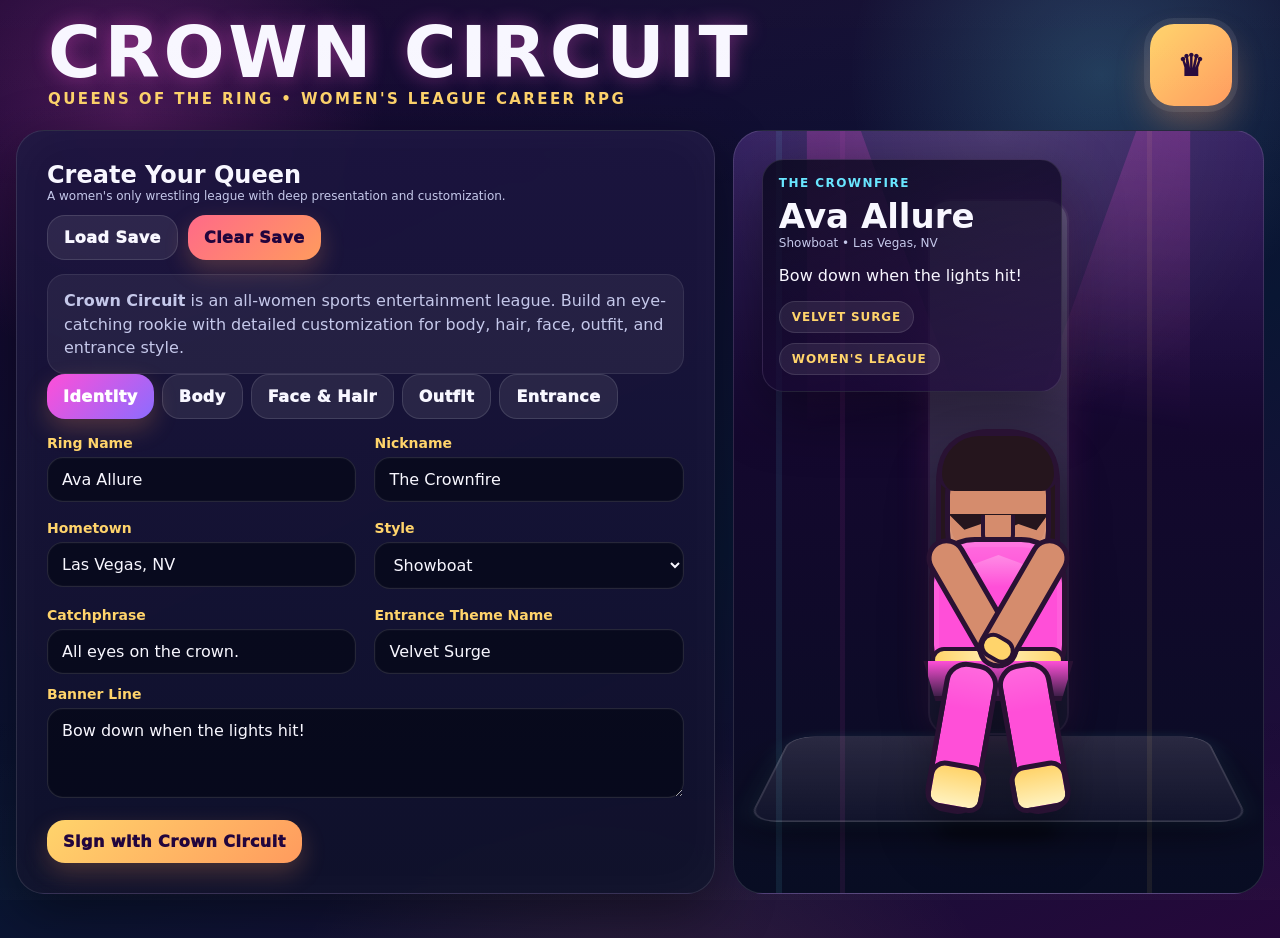
==== commit 81776885: "Add files via upload" ====
--- a/index.html
+++ b/index.html
@@ -1,780 +1,495 @@
 <!DOCTYPE html>
 <html lang="en">
 <head>
-  <meta charset="UTF-8" />
-  <meta name="viewport" content="width=device-width, initial-scale=1, viewport-fit=cover" />
-  <meta name="theme-color" content="#140047" />
-  <meta name="apple-mobile-web-app-capable" content="yes" />
-  <meta name="apple-mobile-web-app-status-bar-style" content="black-translucent" />
-  <meta name="apple-mobile-web-app-title" content="Neon Slam" />
-
-  <title>Neon Slam Wrestling RPG — 8-Bit Retro Edition</title>
-  <style>
-:root {
-  --bg1: #140047;
-  --bg2: #031b5f;
-  --hot: #ff2bd6;
-  --sun: #ffe45e;
-  --cyan: #00f5ff;
-  --green: #62ff75;
-  --orange: #ff9a30;
-  --card: rgba(16, 14, 44, 0.86);
-  --card2: rgba(255,255,255,0.08);
-  --text: #f8fbff;
-  --muted: #b8c4ff;
-  --danger: #ff4d6d;
-}
-
-* { box-sizing: border-box; }
-body {
-  margin: 0;
-  min-height: 100vh;
-  color: var(--text);
-  font-family: Inter, system-ui, -apple-system, Segoe UI, Arial, sans-serif;
-  background: radial-gradient(circle at 10% 10%, #ff2bd655 0 12%, transparent 24%),
-              radial-gradient(circle at 80% 20%, #00f5ff55 0 11%, transparent 26%),
-              linear-gradient(140deg, var(--bg1), var(--bg2) 55%, #260047);
-  overflow-x: hidden;
-}
-.bg-bursts::before,
-.bg-bursts::after {
-  content: "";
-  position: fixed;
-  inset: auto auto -100px -100px;
-  width: 420px;
-  height: 420px;
-  border-radius: 50%;
-  background: conic-gradient(from 20deg, var(--hot), var(--cyan), var(--sun), var(--hot));
-  filter: blur(40px);
-  opacity: .22;
-  pointer-events: none;
-}
-.bg-bursts::after {
-  inset: 35% -120px auto auto;
-  width: 340px;
-  height: 340px;
-}
-.topbar {
-  display: flex;
-  justify-content: space-between;
-  align-items: center;
-  padding: 24px clamp(16px, 4vw, 52px);
-}
-h1 {
-  margin: 0;
-  letter-spacing: .08em;
-  font-size: clamp(34px, 7vw, 74px);
-  line-height: .85;
-  text-shadow: 0 0 18px var(--hot), 5px 5px 0 #0008;
-}
-.topbar p { margin: 6px 0 0; color: var(--sun); font-weight: 800; letter-spacing: .2em; text-transform: uppercase; }
-.org-badge {
-  display: grid; place-items: center;
-  width: 82px; height: 82px;
-  border-radius: 22px;
-  color: #111;
-  font-weight: 1000;
-  font-size: 30px;
-  background: linear-gradient(135deg, var(--sun), var(--orange));
-  box-shadow: 0 0 0 5px #fff2, 0 0 30px var(--sun);
-  transform: rotate(5deg);
-}
-#app { max-width: 1220px; margin: 0 auto; padding: 0 16px 40px; }
-.card {
-  background: linear-gradient(160deg, var(--card), rgba(35, 24, 85, .88));
-  border: 1px solid #ffffff28;
-  border-radius: 26px;
-  box-shadow: 0 18px 50px #0008, inset 0 0 70px #ffffff08;
-  backdrop-filter: blur(10px);
-  padding: clamp(18px, 3vw, 30px);
-}
-.grid { display: grid; gap: 18px; }
-.grid.two { grid-template-columns: repeat(2, minmax(0, 1fr)); }
-.grid.three { grid-template-columns: repeat(3, minmax(0, 1fr)); }
-@media (max-width: 840px) { .grid.two,.grid.three { grid-template-columns: 1fr; } }
-label { font-weight: 800; color: var(--sun); display:block; margin: 0 0 6px; }
-input, select, textarea {
-  width: 100%;
-  border: 1px solid #ffffff35;
-  border-radius: 16px;
-  padding: 13px 14px;
-  background: #08091fcc;
-  color: white;
-  outline: none;
-  font: inherit;
-}
-textarea { min-height: 90px; resize: vertical; }
-button {
-  border: 0;
-  cursor: pointer;
-  border-radius: 16px;
-  padding: 12px 16px;
-  color: #120019;
-  font-weight: 1000;
-  letter-spacing: .03em;
-  background: linear-gradient(135deg, var(--sun), var(--orange));
-  box-shadow: 0 8px 0 #0006, 0 0 24px #ffe45e55;
-  transition: transform .12s ease, filter .12s ease;
-}
-button:hover { transform: translateY(-2px); filter: saturate(1.2); }
-button:active { transform: translateY(4px); box-shadow: 0 4px 0 #0006; }
-button.secondary { color: white; background: linear-gradient(135deg, #322e8c, #8d2cff); }
-button.danger { color: white; background: linear-gradient(135deg, #ff2b63, #ff7a30); }
-button:disabled { opacity: .5; cursor:not-allowed; transform:none; }
-.hero {
-  display:grid;
-  grid-template-columns: 1.1fr .9fr;
-  gap: 18px;
-  align-items: stretch;
-}
-@media (max-width: 900px) { .hero { grid-template-columns: 1fr; } }
-.wrestler-stage {
-  min-height: 430px;
-  display:grid;
-  place-items:center;
-  position: relative;
-  overflow: hidden;
-}
-.ring {
-  position:absolute;
-  bottom: 24px;
-  width: 88%; height: 150px;
-  border: 8px solid #fff;
-  border-top: 5px solid #fff;
-  transform: perspective(700px) rotateX(58deg);
-  background: repeating-linear-gradient(45deg, #1b2fff, #1b2fff 18px, #273cff 18px, #273cff 36px);
-  box-shadow: 0 18px 50px #000b, 0 0 26px var(--cyan);
-}
-.avatar {
-  position: relative;
-  width: 190px;
-  height: 300px;
-  z-index: 1;
-  filter: drop-shadow(0 20px 18px #000a);
-}
-.avatar .head { position:absolute; left:63px; top:13px; width:64px; height:72px; border-radius: 50% 50% 42% 42%; background: var(--skin,#d78752); border: 5px solid #1b1035; }
-.avatar .hair { position:absolute; left:58px; top:2px; width:74px; height:36px; border-radius: 50% 50% 20% 20%; background: var(--hair,#111); border: 5px solid #1b1035; }
-.avatar .torso { position:absolute; left:45px; top:88px; width:100px; height:112px; border-radius: 35px 35px 18px 18px; background: var(--gear,#ff2bd6); border: 6px solid #1b1035; }
-.avatar .belt { position:absolute; left:39px; top:159px; width:112px; height:22px; border-radius: 8px; background: var(--accent,#ffe45e); border: 4px solid #1b1035; }
-.avatar .arm { position:absolute; top:99px; width:40px; height:118px; border-radius: 24px; background: var(--skin,#d78752); border: 5px solid #1b1035; }
-.avatar .arm.left { left:12px; transform: rotate(18deg); }
-.avatar .arm.right { right:12px; transform: rotate(-18deg); }
-.avatar .leg { position:absolute; top:193px; width:45px; height:98px; border-radius: 17px; background: var(--gear,#ff2bd6); border: 5px solid #1b1035; }
-.avatar .leg.left { left:45px; } .avatar .leg.right { right:45px; }
-.avatar .boot { position:absolute; top:275px; width:55px; height:28px; border-radius: 14px 14px 8px 8px; background: var(--accent,#ffe45e); border: 5px solid #1b1035; }
-.avatar .boot.left { left:34px; } .avatar .boot.right { right:34px; }
-.avatar .eye { position:absolute; top:39px; width:9px; height:9px; border-radius:50%; background:#111; z-index:3; }
-.avatar .eye.left { left:81px; } .avatar .eye.right { right:81px; }
-.avatar .mouth { position:absolute; left:82px; top:61px; width:26px; height:7px; border-radius: 0 0 20px 20px; background:#45121d; z-index:3; }
-.kv { display:flex; flex-wrap:wrap; gap:10px; margin: 12px 0; }
-.pill { padding: 8px 11px; border-radius:999px; background:#ffffff12; border:1px solid #ffffff22; color:#dfe7ff; font-weight:800; }
-.stat { background: var(--card2); border-radius: 16px; padding: 12px; border: 1px solid #ffffff1e; }
-.stat b { display:flex; justify-content:space-between; margin-bottom:7px; }
-.bar { height:10px; border-radius: 999px; background: #0008; overflow:hidden; }
-.fill { height:100%; border-radius:999px; background: linear-gradient(90deg, var(--cyan), var(--green), var(--sun)); width:50%; }
-.nav { display:flex; gap:10px; flex-wrap:wrap; margin: 0 0 18px; }
-.nav button { padding: 10px 12px; font-size: 13px; }
-.panel-title { display:flex; align-items:center; justify-content:space-between; gap:12px; margin-bottom:14px; }
-.panel-title h2, .panel-title h3 { margin:0; }
-.notice { padding:14px; border-radius:18px; background:#ffffff12; border:1px dashed #ffffff45; color:#eaf0ff; }
-.rank-row, .belt-row, .story-row, .match-row {
-  display:flex; align-items:center; justify-content:space-between; gap:12px;
-  padding: 12px 14px; border-radius:18px; background:#ffffff10; border:1px solid #ffffff1f; margin-bottom:10px;
-}
-.rank-row.current { background: linear-gradient(90deg, #ff2bd640, #00f5ff25); border-color: var(--sun); }
-.small { color: var(--muted); font-size: 13px; }
-.big { font-size: 28px; font-weight: 1000; }
-.log { max-height: 440px; overflow:auto; padding-right:4px; }
-.log-entry { padding: 10px 0; border-bottom: 1px solid #ffffff18; }
-.choice { display:flex; gap:10px; flex-wrap:wrap; margin-top:12px; }
-.match-screen { text-align:center; }
-.versus { display:grid; grid-template-columns: 1fr auto 1fr; gap:16px; align-items:center; margin: 18px 0; }
-.vs { font-size:42px; color: var(--sun); font-weight:1000; text-shadow: 0 0 18px var(--hot); }
-.meter { height: 24px; border-radius: 999px; overflow:hidden; background:#0008; border:1px solid #ffffff2a; }
-.meter-inner { height:100%; background: linear-gradient(90deg, var(--hot), var(--sun)); width:50%; }
-.toast-wrap { position: fixed; right: 16px; bottom: 16px; z-index: 10; display:grid; gap:8px; }
-.toast { background:#08091fee; border:1px solid #ffffff30; border-left:5px solid var(--sun); color:white; padding:12px 14px; border-radius:14px; box-shadow:0 8px 30px #0009; max-width:360px; }
-.footer-actions { display:flex; gap:10px; flex-wrap:wrap; margin-top:16px; }
-
-/* iPhone / touch support */
-html {
-  -webkit-text-size-adjust: 100%;
-  touch-action: manipulation;
-}
-body {
-  padding-left: env(safe-area-inset-left);
-  padding-right: env(safe-area-inset-right);
-  padding-bottom: env(safe-area-inset-bottom);
-}
-button, input, select, textarea {
-  font-size: 16px;
-}
-button {
-  min-height: 46px;
-  -webkit-tap-highlight-color: transparent;
-  touch-action: manipulation;
-}
-input[type="color"] {
-  min-height: 50px;
-  padding: 6px;
-}
-.mobile-hint {
-  display: none;
-  margin: 0 auto 14px;
-  max-width: 1220px;
-  padding: 0 16px;
-}
-.mobile-hint .notice {
-  font-size: 13px;
-  padding: 10px 12px;
-}
-@media (hover: none) and (pointer: coarse) {
-  button:hover { transform: none; filter: none; }
-  button:active { transform: scale(.98); box-shadow: 0 4px 0 #0006; }
-  .mobile-hint { display: block; }
-}
-@media (max-width: 680px) {
-  .topbar {
-    padding: 16px 14px 10px;
-    gap: 10px;
-    align-items: flex-start;
-  }
-  h1 { font-size: clamp(36px, 16vw, 56px); line-height: .86; }
-  .topbar p { font-size: 10px; letter-spacing: .12em; }
-  .org-badge {
-    width: 58px;
-    height: 58px;
-    border-radius: 16px;
-    font-size: 22px;
-    flex: 0 0 auto;
-  }
-  #app { padding: 0 10px 96px; }
-  .card { border-radius: 20px; padding: 14px; }
-  .wrestler-stage { min-height: 300px; }
-  .ring { width: 96%; height: 112px; bottom: 18px; border-width: 6px; }
-  .avatar {
-    width: 150px;
-    height: 238px;
-    transform: scale(.82);
-    transform-origin: center bottom;
-  }
-  .nav {
-    position: sticky;
-    top: 0;
-    z-index: 8;
-    margin: 0 -10px 12px;
-    padding: 8px 10px;
-    overflow-x: auto;
-    flex-wrap: nowrap;
-    background: linear-gradient(180deg, rgba(20,0,71,.98), rgba(20,0,71,.72));
-    backdrop-filter: blur(10px);
-    -webkit-overflow-scrolling: touch;
-    border-bottom: 1px solid #ffffff1f;
-  }
-  .nav button {
-    flex: 0 0 auto;
-    min-width: 88px;
-    font-size: 12px;
-    padding: 10px 11px;
-  }
-  .panel-title {
-    align-items: flex-start;
-    flex-direction: column;
-  }
-  .rank-row, .belt-row, .story-row, .match-row {
-    align-items: stretch;
-    flex-direction: column;
-  }
-  .rank-row button, .belt-row button, .story-row button, .match-row button {
-    width: 100%;
-  }
-  .versus {
-    grid-template-columns: 1fr;
-    gap: 4px;
-  }
-  .versus .avatar { margin: 0 auto; }
-  .vs { font-size: 28px; }
-  .choice {
-    display: grid;
-    grid-template-columns: 1fr;
-  }
-  .choice button, .footer-actions button, .grid.two button, .grid.three button {
-    width: 100%;
-  }
-  .toast-wrap {
-    left: 10px;
-    right: 10px;
-    bottom: calc(10px + env(safe-area-inset-bottom));
-  }
-  .toast { max-width: none; }
-}
-
-  
-/* === retro 8-bit console presentation pass === */
-:root {
-  --bg1: #111a49;
-  --bg2: #1d2a67;
-  --hot: #ff5a71;
-  --sun: #ffe17a;
-  --cyan: #73d8ff;
-  --green: #8cff77;
-  --orange: #ff9c42;
-  --card: rgba(13, 19, 47, 0.96);
-  --card2: rgba(255,255,255,0.06);
-  --text: #f7f4ea;
-  --muted: #c6d0f3;
-  --danger: #ff697b;
-}
-body {
-  font-family: "Courier New", Courier, monospace !important;
-  background: linear-gradient(180deg, #0b1233, #1a2459 54%, #2b2956) !important;
-  letter-spacing: .02em;
-  position: relative;
-}
-body::after {
-  content: "";
-  position: fixed;
-  inset: 0;
-  pointer-events: none;
-  opacity: .08;
-  background: repeating-linear-gradient(180deg, rgba(255,255,255,.9) 0 1px, transparent 1px 4px);
-}
-.card, .notice, .row, .stat, .pill, button, input, select, textarea, .toast, .meter { border-radius: 6px !important; }
-.card {
-  border: 3px solid #9ab0ff55;
-  box-shadow: 8px 8px 0 #0008, inset 0 0 0 2px rgba(255,255,255,.06);
-  background: linear-gradient(180deg, #152051, #10163d) !important;
-}
-button {
-  text-transform: uppercase;
-  box-shadow: 4px 4px 0 #0008 !important;
-}
-button:active { transform: translate(3px,3px) !important; box-shadow: 1px 1px 0 #0008 !important; }
-.topbar h1 { letter-spacing: .12em; text-shadow: 4px 4px 0 #000 !important; }
-.topbar p { letter-spacing: .18em; }
-.org-badge { border-radius: 4px !important; transform: none !important; box-shadow: 4px 4px 0 #0008 !important; }
-.notice { border: 2px solid rgba(255,255,255,.25) !important; }
-.wrestler-stage {
-  min-height: 360px;
-  background: linear-gradient(180deg, rgba(92,112,220,.18), rgba(0,0,0,0));
-  border: 2px solid rgba(255,255,255,.08);
-}
-.ring {
-  border-radius: 0 !important;
-  border-width: 6px !important;
-  box-shadow: 6px 6px 0 #000a !important;
-  background: repeating-linear-gradient(45deg, #4056c9, #4056c9 16px, #3045aa 16px, #3045aa 32px) !important;
-}
-.avatar { width: 168px !important; height: 260px !important; filter: drop-shadow(6px 8px 0 #0008) !important; image-rendering: pixelated; }
-.avatar .head, .avatar .hair, .avatar .torso, .avatar .belt, .avatar .arm, .avatar .leg, .avatar .boot, .avatar .mouth { border-radius: 0 !important; }
-.avatar .head { left: 57px !important; top: 18px !important; width: 54px !important; height: 54px !important; border-width: 4px !important; }
-.avatar .hair { left: 53px !important; top: 8px !important; width: 62px !important; height: 20px !important; border-width: 4px !important; }
-.avatar .torso { left: 43px !important; top: 82px !important; width: 82px !important; height: 78px !important; border-width: 5px !important; }
-.avatar .belt { left: 38px !important; top: 129px !important; width: 92px !important; height: 12px !important; border-width: 3px !important; }
-.avatar .arm { top: 88px !important; width: 26px !important; height: 82px !important; border-width: 4px !important; }
-.avatar .arm.left { left: 18px !important; transform: none !important; }
-.avatar .arm.right { right: 18px !important; transform: none !important; }
-.avatar .leg { top: 158px !important; width: 28px !important; height: 74px !important; border-width: 4px !important; }
-.avatar .leg.left { left: 46px !important; }
-.avatar .leg.right { right: 46px !important; }
-.avatar .boot { top: 228px !important; width: 34px !important; height: 16px !important; border-width: 4px !important; }
-.avatar .boot.left { left: 39px !important; }
-.avatar .boot.right { right: 39px !important; }
-.avatar .eye { top: 38px !important; width: 6px !important; height: 6px !important; border-radius: 0 !important; }
-.avatar .eye.left { left: 72px !important; } .avatar .eye.right { right: 72px !important; }
-.avatar .mouth { left: 78px !important; top: 53px !important; width: 14px !important; height: 4px !important; }
-.match-screen { text-align: center; }
-.retro-ring-board {
-  margin: 16px 0 14px;
-  border: 3px solid rgba(255,255,255,.18);
-  background: #0a1027;
-  box-shadow: 8px 8px 0 #0008;
-}
-.retro-scorebar {
-  display: flex;
-  justify-content: space-between;
-  gap: 10px;
-  padding: 8px 12px;
-  background: #141d49;
-  color: var(--sun);
-  font-weight: 900;
-  border-bottom: 2px solid rgba(255,255,255,.15);
-}
-.retro-ring-scene {
-  position: relative;
-  min-height: 270px;
-  overflow: hidden;
-  background: linear-gradient(180deg, #28326f 0 34%, #121938 34% 100%);
-}
-.retro-ring-scene::before {
-  content: "";
-  position: absolute;
-  inset: 0;
-  background: repeating-linear-gradient(180deg, rgba(255,255,255,.06) 0 2px, transparent 2px 6px);
-  pointer-events: none;
-}
-.retro-crowd {
-  position: absolute;
-  left: 0; right: 0; top: 18px;
-  height: 48px;
-  background:
-    repeating-linear-gradient(90deg, #ffdb6f 0 6px, transparent 6px 16px, #73d8ff 16px 22px, transparent 22px 32px, #ff7b90 32px 38px, transparent 38px 48px),
-    linear-gradient(180deg, #1b2454, #0f1635);
-  opacity: .95;
-}
-.retro-stage-light {
-  position: absolute;
-  inset: 0;
-  background: linear-gradient(90deg, transparent 0 10%, rgba(115,216,255,.12) 10% 11%, transparent 11% 25%, rgba(255,225,122,.12) 25% 26%, transparent 26% 40%, rgba(255,90,113,.12) 40% 41%, transparent 41% 100%);
-}
-.retro-mat {
-  position: absolute;
-  left: 50%;
-  transform: translateX(-50%);
-  bottom: 42px;
-  width: 82%;
-  height: 120px;
-  background: repeating-linear-gradient(90deg, #dde5ff 0 12px, #cdd8ff 12px 24px);
-  border: 4px solid #6bd7ff;
-  box-shadow: 0 0 0 4px #2b3b87, 0 8px 0 #1a2458;
-}
-.retro-rope { position: absolute; left: 11%; right: 11%; height: 4px; }
-.retro-rope.r1 { bottom: 145px; background: #ff5a71; }
-.retro-rope.r2 { bottom: 126px; background: #ffe17a; }
-.retro-rope.r3 { bottom: 107px; background: #73d8ff; }
-.retro-post { position: absolute; bottom: 42px; width: 8px; height: 122px; background: #63cbff; box-shadow: 0 0 0 3px #203273; }
-.retro-post.left { left: 11%; } .retro-post.right { right: 11%; }
-.sprite-slot {
-  position: absolute;
-  bottom: 34px;
-  width: 160px;
-  display: flex;
-  justify-content: center;
-}
-.sprite-slot.left { left: 14%; }
-.sprite-slot.right { right: 14%; }
-.sprite-slot .avatar { transform-origin: bottom center; }
-.sprite-slot.left .avatar { transform: scale(.52); }
-.sprite-slot.right .avatar { transform: scale(.52) scaleX(-1); }
-.versus.retro { grid-template-columns: 1fr auto 1fr; gap: 8px; align-items: end; }
-.versus.retro > div h3 { margin-top: 6px; }
-.vs { text-shadow: 3px 3px 0 #000 !important; }
-.meter { border-radius: 6px !important; border-width: 2px !important; box-shadow: inset 0 0 0 2px rgba(255,255,255,.05); }
-.meter-inner { background: linear-gradient(90deg, #ff5a71, #ffe17a) !important; }
-@media (max-width: 760px) {
-  .retro-ring-scene { min-height: 220px; }
-  .sprite-slot { width: 110px; }
-  .sprite-slot.left { left: 8%; }
-  .sprite-slot.right { right: 8%; }
-  .sprite-slot.left .avatar, .sprite-slot.right .avatar { transform: scale(.38); }
-  .versus.retro { grid-template-columns: 1fr; }
-  .vs { display: none; }
-}
-
+<meta charset="UTF-8" />
+<meta name="viewport" content="width=device-width, initial-scale=1, viewport-fit=cover" />
+<meta name="theme-color" content="#22053d" />
+<meta name="apple-mobile-web-app-capable" content="yes" />
+<meta name="apple-mobile-web-app-status-bar-style" content="black-translucent" />
+<meta name="apple-mobile-web-app-title" content="Crown Circuit" />
+<title>Crown Circuit: Queens of the Ring</title>
+<style>
+:root{
+  --bg:#18042f; --bg2:#091633; --panel:rgba(18,14,46,.82); --panel2:rgba(255,255,255,.09);
+  --text:#f8f7ff; --muted:#c5c8ea; --gold:#ffd46b; --pink:#ff4fd8; --cyan:#69e6ff; --mint:#67ffbd; --red:#ff6a88;
+  --shadow:0 20px 60px rgba(0,0,0,.42);
+}
+*{box-sizing:border-box}
+html{-webkit-text-size-adjust:100%;touch-action:manipulation}
+body{margin:0;min-height:100vh;font-family:Inter,system-ui,-apple-system,Segoe UI,Arial,sans-serif;color:var(--text);background:
+ radial-gradient(circle at 10% 12%,rgba(255,79,216,.22),transparent 18%),
+ radial-gradient(circle at 86% 8%,rgba(105,230,255,.2),transparent 18%),
+ radial-gradient(circle at 50% 120%,rgba(255,212,107,.12),transparent 30%),
+ linear-gradient(155deg,var(--bg) 0%,var(--bg2) 58%,#26083b 100%);
+ overflow-x:hidden;padding:env(safe-area-inset-top) env(safe-area-inset-right) env(safe-area-inset-bottom) env(safe-area-inset-left)}
+body::before{content:"";position:fixed;inset:0;pointer-events:none;background:linear-gradient(180deg,rgba(255,255,255,.03),transparent 22%,transparent 78%,rgba(255,255,255,.025));opacity:.8}
+.header{display:flex;justify-content:space-between;align-items:center;gap:16px;padding:22px clamp(14px,4vw,48px)}
+.brand h1{margin:0;font-size:clamp(34px,6vw,72px);line-height:.84;letter-spacing:.05em;text-shadow:0 0 20px rgba(255,79,216,.4)}
+.brand p{margin:8px 0 0;color:var(--gold);font-weight:800;letter-spacing:.16em;text-transform:uppercase;font-size:clamp(10px,2vw,15px)}
+.crown-badge{display:grid;place-items:center;width:82px;height:82px;border-radius:24px;background:linear-gradient(135deg,var(--gold),#ff9b5e);color:#26083b;font-size:30px;font-weight:1000;box-shadow:0 0 0 6px rgba(255,255,255,.08),0 18px 34px rgba(255,155,94,.32)}
+#app{max-width:1320px;margin:0 auto;padding:0 16px 44px}
+.card{background:linear-gradient(180deg,rgba(28,21,63,.92),rgba(15,17,42,.92));border:1px solid rgba(255,255,255,.12);border-radius:28px;box-shadow:var(--shadow),inset 0 0 50px rgba(255,255,255,.03);padding:clamp(18px,2.5vw,30px);backdrop-filter:blur(10px)}
+.hero-grid,.grid{display:grid;gap:18px}.hero-grid{grid-template-columns:minmax(320px,1.25fr) minmax(320px,.95fr)}.grid.two{grid-template-columns:repeat(2,minmax(0,1fr))}.grid.three{grid-template-columns:repeat(3,minmax(0,1fr))}.grid.four{grid-template-columns:repeat(4,minmax(0,1fr))}
+@media(max-width:980px){.hero-grid,.grid.two,.grid.three,.grid.four{grid-template-columns:1fr}}
+.panel-title{display:flex;justify-content:space-between;align-items:flex-start;gap:12px;flex-wrap:wrap;margin-bottom:14px}.panel-title h2,.panel-title h3{margin:0}
+.pill{display:inline-flex;align-items:center;gap:6px;padding:8px 12px;border-radius:999px;background:rgba(255,255,255,.08);border:1px solid rgba(255,255,255,.11);font-size:12px;font-weight:900;letter-spacing:.07em;text-transform:uppercase;color:var(--gold)}
+label{display:block;margin:0 0 6px;color:var(--gold);font-weight:800;font-size:14px}
+input,select,textarea{width:100%;background:rgba(5,8,22,.7);color:var(--text);border:1px solid rgba(255,255,255,.12);border-radius:16px;padding:12px 14px;font:inherit;outline:none;box-shadow:inset 0 0 0 1px rgba(255,255,255,.02)}
+input[type="range"]{padding:0;height:40px;background:transparent;box-shadow:none;border:0}
+input[type="color"]{padding:6px;min-height:50px}
+textarea{min-height:90px;resize:vertical}
+button{border:0;cursor:pointer;border-radius:18px;padding:12px 16px;font:inherit;font-weight:1000;letter-spacing:.03em;color:#22053d;background:linear-gradient(135deg,var(--gold),#ff9b5e);box-shadow:0 10px 24px rgba(255,155,94,.24);transition:transform .12s ease,filter .12s ease}
+button:hover{transform:translateY(-2px);filter:saturate(1.08)}button:active{transform:translateY(2px)}button.secondary{color:var(--text);background:rgba(255,255,255,.08);box-shadow:none;border:1px solid rgba(255,255,255,.12)}button.danger{background:linear-gradient(135deg,var(--red),#ff9b5e)}
+.notice{padding:14px 16px;border-radius:18px;background:rgba(255,255,255,.06);border:1px solid rgba(255,255,255,.08);color:var(--muted);line-height:1.45}
+.nav{display:flex;gap:10px;flex-wrap:wrap;margin-bottom:16px}
+.kv{display:flex;flex-wrap:wrap;gap:10px}.footer-actions,.choice{display:flex;flex-wrap:wrap;gap:10px}
+.small{font-size:12px;color:var(--muted)}
+.stat{margin-top:14px}.stat b{display:flex;justify-content:space-between;gap:8px;margin-bottom:6px}.bar{height:12px;border-radius:999px;background:rgba(0,0,0,.4);overflow:hidden;border:1px solid rgba(255,255,255,.08)}.fill{height:100%;background:linear-gradient(90deg,var(--pink),var(--gold))}
+.row{display:flex;justify-content:space-between;align-items:center;gap:14px;padding:14px 16px;border-radius:18px;background:rgba(255,255,255,.05);border:1px solid rgba(255,255,255,.08);margin-bottom:10px}
+.hero-stage{position:relative;overflow:hidden;min-height:620px;background:
+ radial-gradient(circle at 50% 0,rgba(255,255,255,.12),transparent 36%),
+ linear-gradient(180deg,rgba(255,255,255,.05),transparent 34%),
+ linear-gradient(180deg,#2a1659 0%,#14082e 40%,#080d23 100%);
+ border-radius:30px;border:1px solid rgba(255,255,255,.12)}
+.hero-stage::before{content:"";position:absolute;inset:0;background:linear-gradient(90deg,transparent 0 8%,rgba(105,230,255,.09) 8% 9%,transparent 9% 20%,rgba(255,79,216,.08) 20% 21%,transparent 21% 78%,rgba(255,212,107,.08) 78% 79%,transparent 79% 100%)}
+.stage-floor{position:absolute;left:7%;right:7%;bottom:28px;height:180px;background:linear-gradient(180deg,rgba(255,255,255,.12),rgba(255,255,255,.03));border:2px solid rgba(255,255,255,.12);border-radius:26px;transform:perspective(840px) rotateX(62deg);box-shadow:0 26px 60px rgba(0,0,0,.42),0 0 28px rgba(105,230,255,.12)}
+.ramp{position:absolute;left:37%;right:37%;top:70px;bottom:160px;border-radius:20px;background:linear-gradient(180deg,rgba(255,255,255,.22),rgba(255,255,255,.04));box-shadow:0 0 0 2px rgba(255,255,255,.07),0 0 36px rgba(255,79,216,.13)}
+.spotlight{position:absolute;top:-40px;width:38%;height:460px;filter:blur(0.5px);opacity:.5;background:linear-gradient(180deg,rgba(255,255,255,.4),transparent 72%);clip-path:polygon(40% 0,60% 0,100% 100%,0 100%)}
+.spotlight.left{left:6%;transform:rotate(-10deg)}.spotlight.right{right:6%;transform:rotate(10deg)}
+.preview-stack{position:absolute;inset:0;display:flex;align-items:flex-end;justify-content:center;padding-bottom:44px;pointer-events:none}
+.preview-card{position:absolute;left:28px;top:28px;width:min(300px,42vw);padding:16px;border-radius:22px;background:linear-gradient(160deg,rgba(9,8,28,.82),rgba(31,10,60,.72));border:1px solid rgba(255,255,255,.1);box-shadow:var(--shadow)}
+.preview-card h3{margin:6px 0 0;font-size:clamp(22px,3vw,34px)}.preview-card .alias{font-size:12px;letter-spacing:.12em;text-transform:uppercase;color:var(--cyan);font-weight:800}
+.tabs{display:flex;gap:8px;flex-wrap:wrap;margin-bottom:16px}.tab-btn.active{background:linear-gradient(135deg,var(--pink),#8b6cff);color:white}
+.tab-panel{display:none}.tab-panel.active{display:block}
+.color-grid{display:grid;grid-template-columns:repeat(2,minmax(0,1fr));gap:12px}
+.choice-grid{display:grid;grid-template-columns:repeat(3,minmax(0,1fr));gap:10px}.choice-chip{padding:10px 12px;border-radius:16px;background:rgba(255,255,255,.06);border:1px solid rgba(255,255,255,.1);cursor:pointer;text-align:center;font-weight:800}.choice-chip.active{background:linear-gradient(135deg,rgba(255,79,216,.26),rgba(105,230,255,.2));border-color:rgba(255,255,255,.25)}
+.match-screen{display:grid;grid-template-columns:minmax(0,1.45fr) minmax(320px,.8fr);gap:18px}.arena-card{padding:12px}.arena-wrap{position:relative;height:min(74vh,760px);min-height:520px;border-radius:24px;overflow:hidden;background:linear-gradient(180deg,#2c1c5c 0%,#17102f 34%,#090d22 100%);border:1px solid rgba(255,255,255,.12)}
+@media(max-width:980px){.match-screen{grid-template-columns:1fr}.arena-wrap{height:540px;min-height:460px}}
+.arena-crowd{position:absolute;inset:24px 0 auto;height:130px;background:radial-gradient(circle at center,rgba(255,255,255,.08),transparent 48%)}
+.crowd-dots{position:absolute;inset:16px 0 auto;height:120px;opacity:.7}
+.crowd-dots i{position:absolute;width:8px;height:8px;border-radius:50%;background:var(--dot,#ffd46b);box-shadow:0 0 14px var(--dot,#ffd46b)}
+.light-beam{position:absolute;top:-16px;width:28%;height:66%;opacity:.42;background:linear-gradient(180deg,rgba(255,255,255,.52),rgba(255,255,255,.02) 70%);clip-path:polygon(40% 0,60% 0,100% 100%,0 100%)}
+.light-beam.left{left:10%;transform:rotate(-8deg)}.light-beam.right{right:10%;transform:rotate(8deg)}
+.titantron{position:absolute;left:50%;top:18px;transform:translateX(-50%);width:min(520px,74%);padding:12px 20px;border-radius:20px;background:linear-gradient(135deg,rgba(255,79,216,.35),rgba(105,230,255,.2));border:1px solid rgba(255,255,255,.18);text-align:center;box-shadow:0 0 30px rgba(255,79,216,.18)}
+.titantron .main{font-size:clamp(24px,3vw,42px);font-weight:1000;letter-spacing:.05em}.titantron .sub{font-size:12px;letter-spacing:.2em;text-transform:uppercase;color:var(--gold);font-weight:800}
+.ring-stage{position:absolute;left:7%;right:7%;bottom:30px;height:330px}.ring-canvas-floor{position:absolute;inset:auto 0 0;height:120px;background:linear-gradient(180deg,rgba(255,255,255,.12),rgba(255,255,255,.03));border-radius:22px;transform:perspective(840px) rotateX(62deg)}
+.ring-apron{position:absolute;left:7%;right:7%;bottom:0;height:88px;background:linear-gradient(180deg,#2a2d8e,#101443);border-radius:0 0 24px 24px}
+.ring-mat{position:absolute;left:11%;right:11%;bottom:56px;height:180px;border-radius:20px;background:linear-gradient(180deg,#e9eaff,#c7d1ff);box-shadow:0 0 0 10px #5370ff,0 0 0 18px #202866,0 18px 34px rgba(0,0,0,.35);overflow:hidden}
+.ring-mat::before{content:"";position:absolute;inset:0;background:linear-gradient(90deg,rgba(255,255,255,.22),transparent 24%,transparent 76%,rgba(255,255,255,.15))}
+.ring-logo{position:absolute;left:50%;top:50%;transform:translate(-50%,-50%);font-weight:1000;color:rgba(45,42,116,.18);letter-spacing:.16em;font-size:clamp(22px,3vw,42px)}
+.rope{position:absolute;left:13%;right:13%;height:8px;border-radius:999px;box-shadow:0 0 0 2px rgba(255,255,255,.1)}.rope.r1{bottom:218px;background:#ff6a88}.rope.r2{bottom:190px;background:#ffd46b}.rope.r3{bottom:162px;background:#69e6ff}
+.post{position:absolute;bottom:44px;width:16px;height:190px;background:linear-gradient(180deg,#8de6ff,#40a9ff);box-shadow:0 0 0 4px #25327b}.post.left{left:11%}.post.right{right:11%}
+.steps{position:absolute;left:4%;bottom:18px;width:64px;height:54px;border-radius:8px;background:linear-gradient(180deg,#c8c9dd,#6f7490);box-shadow:0 10px 18px rgba(0,0,0,.28)}
+.entrance-overlay{position:absolute;inset:0;display:flex;align-items:center;justify-content:center;background:radial-gradient(circle at center,rgba(7,9,24,.22),rgba(6,8,18,.84));backdrop-filter:blur(4px);opacity:0;pointer-events:none;transition:opacity .4s ease}.entrance-overlay.show{opacity:1;pointer-events:auto}
+.entrance-screen{width:min(86%,1040px);height:min(78%,700px);position:relative;overflow:hidden;border-radius:28px;background:linear-gradient(180deg,#25105d,#100827);border:1px solid rgba(255,255,255,.14);box-shadow:var(--shadow)}
+.entrance-bg{position:absolute;inset:0;background:radial-gradient(circle at center top,rgba(255,255,255,.18),transparent 24%),linear-gradient(180deg,rgba(255,255,255,.06),transparent 26%),linear-gradient(180deg,#24115a,#100827 55%,#0b0d20)}
+.pyro{position:absolute;bottom:110px;width:150px;height:260px;filter:blur(.2px);opacity:0;animation:pyro 1.8s ease-in-out infinite}.pyro.left{left:8%}.pyro.right{right:8%}.entrance-overlay.show .pyro{opacity:.9}
+.pyro::before,.pyro::after{content:"";position:absolute;left:50%;bottom:0;transform:translateX(-50%);width:8px;height:180px;background:linear-gradient(180deg,transparent,var(--pyro,#ff4fd8) 34%,#fff 60%,transparent);clip-path:polygon(50% 0,72% 16%,100% 100%,0 100%,28% 16%)}
+.pyro::after{height:220px;width:12px;opacity:.66;filter:blur(8px)}
+@keyframes pyro{0%,100%{transform:scaleY(.75) translateY(10px)}50%{transform:scaleY(1.08) translateY(-6px)}}
+.entrance-runway{position:absolute;left:39%;right:39%;top:88px;bottom:90px;border-radius:22px;background:linear-gradient(180deg,rgba(255,255,255,.24),rgba(255,255,255,.06));box-shadow:0 0 0 2px rgba(255,255,255,.08),0 0 30px rgba(255,79,216,.18)}
+.entrance-nameplate{position:absolute;left:28px;right:28px;bottom:24px;padding:16px 18px;border-radius:22px;background:linear-gradient(135deg,rgba(255,79,216,.24),rgba(105,230,255,.14));border:1px solid rgba(255,255,255,.16);display:flex;justify-content:space-between;align-items:flex-end;gap:12px}
+.entrance-nameplate .name{font-size:clamp(30px,4vw,54px);font-weight:1000;line-height:.9}.entrance-nameplate .tag{font-size:12px;letter-spacing:.18em;text-transform:uppercase;color:var(--gold);font-weight:800}.entrance-nameplate .quote{max-width:48%;color:var(--muted)}
+.commentary{max-height:220px;overflow:auto;padding-right:4px}.comment{padding:10px 12px;border-radius:14px;background:rgba(255,255,255,.05);border:1px solid rgba(255,255,255,.08);margin-bottom:8px}.comment b{display:block;font-size:11px;letter-spacing:.12em;text-transform:uppercase;color:var(--gold);margin-bottom:4px}
+.log{max-height:240px;overflow:auto}.log-entry{padding:9px 10px;border-radius:14px;background:rgba(0,0,0,.22);border:1px solid rgba(255,255,255,.08);margin-bottom:8px}
+.hud-grid{display:grid;grid-template-columns:1fr;gap:12px}.wbox{padding:12px;border-radius:18px;background:rgba(255,255,255,.05);border:1px solid rgba(255,255,255,.08)}
+.match-controls{display:flex;gap:10px;flex-wrap:wrap;margin-top:12px}
+.action-banner{position:absolute;left:50%;top:94px;transform:translateX(-50%);padding:12px 18px;border-radius:999px;background:rgba(5,8,22,.7);border:1px solid rgba(255,255,255,.18);font-weight:1000;letter-spacing:.08em;text-transform:uppercase;box-shadow:0 10px 24px rgba(0,0,0,.28)}
+/* Wrestler render */
+.wrestler{--skin:#d58c6d;--hair:#22121c;--gear1:#ff4fd8;--gear2:#ffd46b;--eye:#4c2e2b;--lip:#c86a7d;--height:1;--shoulder:1;--waist:1;--hip:1;--poseIdle:0px;position:relative;width:240px;height:490px;transform-origin:bottom center;filter:drop-shadow(0 26px 24px rgba(0,0,0,.32));pointer-events:none}
+.wrestler.compact{width:170px;height:340px}.wrestler.mini{width:130px;height:250px}.wrestler .shadow{position:absolute;left:50%;bottom:8px;transform:translateX(-50%);width:120px;height:18px;border-radius:50%;background:rgba(0,0,0,.32);filter:blur(6px)}
+.wrestler .body{position:absolute;left:50%;bottom:24px;transform:translateX(-50%) scaleY(var(--height));width:190px;height:430px;animation:idlebob 2.4s ease-in-out infinite}
+.wrestler.walk .body{animation:walkbob .7s linear infinite}.wrestler.pose-taunt .body{animation:tauntbob .8s ease-in-out infinite}.wrestler.pose-aerial .body{animation:aerialjump .8s ease-in-out infinite}.wrestler.pose-win .body{animation:winpose 1s ease-in-out infinite alternate}
+@keyframes idlebob{0%,100%{transform:translateY(0)}50%{transform:translateY(-5px)}}@keyframes walkbob{0%,100%{transform:translateY(0)}50%{transform:translateY(-8px)}}@keyframes tauntbob{0%,100%{transform:translateY(0) rotate(0deg)}50%{transform:translateY(-8px) rotate(-2deg)}}@keyframes aerialjump{0%,100%{transform:translateY(0)}50%{transform:translateY(-34px)}}@keyframes winpose{0%{transform:translateY(0)}100%{transform:translateY(-12px)}}
+.torso-back{position:absolute;left:50%;top:142px;transform:translateX(-50%);width:132px;height:148px;background:linear-gradient(180deg,rgba(255,255,255,.16),transparent 32%), linear-gradient(180deg,var(--gear1),var(--gear1));border-radius:46px 46px 40px 40px;border:5px solid #291233;box-shadow:inset 0 0 0 5px rgba(255,255,255,.08)}
+.waist-accent{position:absolute;left:50%;top:252px;transform:translateX(-50%);width:134px;height:26px;background:linear-gradient(90deg,var(--gear2),#fff0b8,var(--gear2));border-radius:16px;border:4px solid #291233}
+.neck{position:absolute;left:50%;top:120px;transform:translateX(-50%);width:34px;height:34px;background:var(--skin);border-radius:0 0 14px 14px;border:4px solid #291233;border-top:0}
+.head{position:absolute;left:50%;top:54px;transform:translateX(-50%);width:106px;height:124px;border-radius:46px 46px 42px 42px;background:linear-gradient(180deg,rgba(255,255,255,.12),transparent 28%), linear-gradient(180deg,var(--skin),var(--skin));border:5px solid #291233;overflow:hidden;box-shadow:inset 0 -10px 0 rgba(255,255,255,.08)}
+.ear{position:absolute;top:110px;width:16px;height:22px;background:var(--skin);border:4px solid #291233;border-radius:12px}.ear.left{left:47px}.ear.right{right:47px}
+.hair-back{position:absolute;left:50%;top:34px;transform:translateX(-50%);width:124px;height:164px;background:var(--hair);border-radius:52px 52px 60px 60px;border:5px solid #291233}.hair-front{position:absolute;left:50%;top:36px;transform:translateX(-50%);width:122px;height:60px;background:var(--hair);border-radius:52px 52px 22px 22px;border:5px solid #291233;border-bottom:0}.bangs{position:absolute;left:50%;top:60px;transform:translateX(-50%);width:100px;height:28px;background:var(--hair);clip-path:polygon(0 0,100% 0,88% 58%,70% 36%,52% 62%,34% 34%,16% 56%)}
+.eye{position:absolute;top:98px;width:20px;height:12px;border-radius:12px;background:#fff;border:3px solid #291233;border-top-width:4px;overflow:hidden}.eye.left{left:84px}.eye.right{right:84px}.iris{position:absolute;left:5px;top:1px;width:8px;height:8px;border-radius:50%;background:var(--eye)}.lash{position:absolute;top:-6px;left:-2px;right:-2px;height:8px;border-top:3px solid #291233;border-radius:999px}
+.brow{position:absolute;top:86px;width:24px;height:6px;border-top:4px solid #291233;border-radius:999px}.brow.left{left:82px;transform:rotate(-10deg)}.brow.right{right:82px;transform:rotate(10deg)}
+.nose{position:absolute;left:50%;top:112px;transform:translateX(-50%);width:16px;height:20px;border-right:4px solid rgba(41,18,51,.3);border-bottom:4px solid rgba(41,18,51,.22);border-radius:0 0 12px 12px}.mouth{position:absolute;left:50%;top:138px;transform:translateX(-50%);width:34px;height:12px;border-radius:0 0 16px 16px;background:var(--lip);box-shadow:0 -2px 0 rgba(255,255,255,.3) inset}
+.blush{position:absolute;top:132px;width:20px;height:10px;border-radius:999px;background:rgba(255,155,160,.24);filter:blur(2px)}.blush.left{left:74px}.blush.right{right:74px}
+.arm{position:absolute;top:156px;width:40px;height:144px;background:var(--skin);border:5px solid #291233;border-radius:22px;transform-origin:top center;box-shadow:inset 0 -8px 0 rgba(255,255,255,.08)}.arm.left{left:24px;transform:rotate(12deg)}.arm.right{right:24px;transform:rotate(-12deg)}.wrestler.pose-strike .arm.right{transform:rotate(-54deg) translate(10px,-10px)}.wrestler.pose-grapple .arm.left{transform:rotate(30deg) translate(8px,-8px)}.wrestler.pose-taunt .arm.left{transform:rotate(-28deg) translate(-4px,-24px)}.wrestler.pose-taunt .arm.right{transform:rotate(28deg) translate(4px,-24px)}.wrestler.pose-win .arm.left{transform:rotate(-38deg) translate(-10px,-26px)}.wrestler.pose-win .arm.right{transform:rotate(38deg) translate(10px,-26px)}
+.glove{position:absolute;bottom:2px;left:50%;transform:translateX(-50%);width:36px;height:26px;border-radius:14px;background:var(--gear2);border:4px solid #291233}
+.leg{position:absolute;top:268px;width:50px;height:152px;border-radius:22px;background:linear-gradient(180deg,rgba(255,255,255,.14),transparent 30%), linear-gradient(180deg,var(--gear1),var(--gear1));border:5px solid #291233;transform-origin:top center;box-shadow:inset 0 -8px 0 rgba(255,255,255,.08)}.leg.left{left:45px}.leg.right{right:45px}.wrestler.walk .leg.left{transform:rotate(10deg)}.wrestler.walk .leg.right{transform:rotate(-10deg)}.wrestler.pose-aerial .leg.left{transform:rotate(18deg)}.wrestler.pose-aerial .leg.right{transform:rotate(-18deg)}
+.boot{position:absolute;bottom:-2px;width:58px;height:48px;border-radius:16px 16px 14px 14px;background:linear-gradient(180deg,var(--gear2),#fff2bf);border:5px solid #291233}.boot.left{left:-4px}.boot.right{right:-4px}
+.skirt{position:absolute;left:50%;top:266px;transform:translateX(-50%);width:150px;height:40px;background:linear-gradient(180deg,var(--gear1),#41204b);clip-path:polygon(0 0,100% 0,92% 100%,8% 100%);border-left:5px solid #291233;border-right:5px solid #291233;border-bottom:5px solid #291233}.shorts{position:absolute;left:50%;top:266px;transform:translateX(-50%);width:126px;height:52px;background:linear-gradient(180deg,var(--gear1),#41204b);border-radius:18px;border:5px solid #291233}.pattern{position:absolute;left:50%;top:160px;transform:translateX(-50%);width:88px;height:54px;background:linear-gradient(180deg,rgba(255,255,255,.26),transparent 60%);clip-path:polygon(50% 0,100% 30%,76% 100%,24% 100%,0 30%)}
+.bodytype-curvy .torso-back{width:138px}.bodytype-power .torso-back{width:148px;height:156px}.bodytype-lean .torso-back{width:122px}.bodytype-power .arm{width:44px}.bodytype-lean .arm{width:34px}.bodytype-curvy .leg{width:54px}.bodytype-lean .leg{width:44px}
+.hair-ponytail .hair-back{height:176px;border-radius:52px 52px 80px 80px}.hair-bob .hair-back{height:132px}.hair-longwave .hair-back{height:184px}.hair-braids .hair-back{height:170px}.hair-braids .hair-back::before,.hair-braids .hair-back::after{content:"";position:absolute;bottom:0;width:18px;height:112px;background:var(--hair);border:4px solid #291233;border-radius:16px}.hair-braids .hair-back::before{left:8px}.hair-braids .hair-back::after{right:8px}
+.hair-ponytail .hair-back::after{content:"";position:absolute;left:50%;top:34px;transform:translateX(-50%);width:28px;height:130px;background:var(--hair);border:4px solid #291233;border-radius:18px}.hair-bob .bangs{top:56px}.hair-crown .hair-front{border-radius:60px 60px 18px 18px}.face-fierce .brow.left{transform:rotate(-18deg)}.face-fierce .brow.right{transform:rotate(18deg)}.face-soft .mouth{width:30px;height:10px}.makeup-glam .mouth{box-shadow:0 -3px 0 rgba(255,255,255,.4) inset,0 0 0 2px rgba(255,79,216,.18)}.makeup-glam .eye{box-shadow:0 0 0 2px rgba(255,79,216,.12)}.makeup-smoky .eye{box-shadow:0 0 0 8px rgba(29,20,54,.16)}.makeup-warpaint .blush{display:none}.makeup-warpaint .head::after{content:"";position:absolute;left:14px;right:14px;top:56px;height:16px;background:linear-gradient(90deg,var(--gear2),transparent 80%);opacity:.85;border-radius:999px;transform:rotate(-8deg)}
+.outfit-bodysuit .skirt{display:none}.outfit-bodysuit .shorts{display:none}.outfit-skirt .shorts{display:none}.outfit-shorts .skirt{display:none}
+.entrance-pose-salute .arm.left{transform:rotate(-62deg) translate(-8px,-20px)}.entrance-pose-salute .arm.right{transform:rotate(18deg)}.entrance-pose-diva .arm.left{transform:rotate(-30deg) translate(-4px,-14px)}.entrance-pose-diva .arm.right{transform:rotate(30deg) translate(4px,-14px)}.entrance-pose-hero .arm.left{transform:rotate(-20deg) translate(-4px,-10px)}.entrance-pose-hero .arm.right{transform:rotate(42deg) translate(6px,-22px)}
+.walk-cycle{animation:walkslide 5s linear infinite}@keyframes walkslide{0%{transform:translate(-210px,30px) scale(.88)}100%{transform:translate(120px,0) scale(1)}}
+.mini .shadow{width:82px;height:10px}.compact .shadow{width:100px}
+.mobile-hint{display:none;margin:0 auto 14px;max-width:1320px;padding:0 16px}.mobile-hint .notice{font-size:13px}
+@media(hover:none) and (pointer:coarse){button:hover{transform:none;filter:none}.mobile-hint{display:block}}
+@media(max-width:720px){.header{padding:16px 14px}.brand h1{font-size:clamp(34px,13vw,58px)}.preview-card{width:auto;right:18px;left:18px;top:18px}.hero-stage{min-height:560px}.preview-stack{padding-bottom:22px}.wrestler{width:200px;height:420px}.wrestler.compact{width:140px;height:290px}.entrance-nameplate{flex-direction:column;align-items:flex-start}.entrance-nameplate .quote{max-width:none}.arena-wrap{min-height:420px;height:70vh}.titantron{width:88%}.light-beam{width:34%}.ramp,.entrance-runway{left:33%;right:33%}.choice-grid{grid-template-columns:repeat(2,minmax(0,1fr))}}
 </style>
 </head>
 <body>
-  <div class="bg-bursts"></div>
-  <header class="topbar">
-    <div>
-      <h1>NEON SLAM 8-BIT</h1>
-      <p>Retro Rookie Road to Immortality</p>
-    </div>
-    <div class="org-badge">GCE</div>
-  </header>
-
-  <div class="mobile-hint"><div class="notice">iPhone ready: play in Safari, then use Share → Add to Home Screen after hosting this folder online. This version now features a retro 8-bit wrestling presentation inspired by classic console wrestling games.</div></div>
-
-  <main id="app"></main>
-
-  <template id="toast-template">
-    <div class="toast"></div>
-  </template>
-
-  <script>
-const app = document.getElementById('app');
-
-const belts = [
-  { id:'rookie', name:'Rookie Rumble Cup', prestige: 15 },
-  { id:'tv', name:'Neon Television Title', prestige: 32 },
-  { id:'tag', name:'Hyper Tag Crown', prestige: 42 },
-  { id:'inter', name:'Interstellar Championship', prestige: 62 },
-  { id:'world', name:'Grand Collision World Championship', prestige: 90 },
-  { id:'legend', name:'Hall of Sparks Legacy Belt', prestige: 120 }
+<div class="header">
+  <div class="brand">
+    <h1>CROWN CIRCUIT</h1>
+    <p>Queens of the Ring • Women's League Career RPG</p>
+  </div>
+  <div class="crown-badge">♛</div>
+</div>
+<div class="mobile-hint"><div class="notice">iPhone ready: host this folder online, open it in Safari, then use Share → Add to Home Screen. This version focuses on a polished women's-only league with improved entrances, visuals, and animation.</div></div>
+<main id="app"></main>
+<script>
+const app=document.getElementById('app');
+
+const promotionName='Crown Circuit';
+const belts=[
+  {id:'spotlight',name:'Spotlight Crown',prestige:18},
+  {id:'allstar',name:'All-Star Tiara Championship',prestige:34},
+  {id:'velocity',name:'Velocity Queens Title',prestige:48},
+  {id:'legacy',name:'Legacy Empress Championship',prestige:72},
+  {id:'world',name:'Crown Circuit World Championship',prestige:92}
 ];
 
-const opponents = [
-  { name:'Turbo Vega', style:'High Flyer', power:18, charisma:14, tech:12, belt:'rookie' },
-  { name:'Brick Anthem', style:'Powerhouse', power:30, charisma:18, tech:12, belt:'tv' },
-  { name:'Madame Meteor', style:'Showboat', power:22, charisma:34, tech:21, belt:'tag' },
-  { name:'The Velvet Hammer', style:'Brawler', power:44, charisma:28, tech:25, belt:'inter' },
-  { name:'Cipher Steel', style:'Technician', power:37, charisma:33, tech:49, belt:'world' },
-  { name:'King Kinetix', style:'Living Legend', power:60, charisma:58, tech:56, belt:'legend' }
+const rivals=[
+  {name:'Sable Vixen',style:'Showboat',power:14,charisma:22,tech:12,rep:28,catchphrase:'Spotlight first, questions later.',look:{skin:'#d79a76',hair:'#23101b',gear1:'#ff4fd8',gear2:'#ffe1a8',eye:'#4c2e2b',lip:'#d36988',bodyType:'curvy',hairStyle:'longwave',face:'soft',makeup:'glam',outfit:'skirt',entrancePose:'diva',pyro:'#ff4fd8',theme:'Velvet Bloom'}} ,
+  {name:'Kara Steel',style:'Powerhouse',power:24,charisma:10,tech:12,rep:34,catchphrase:'I bend steel and break crowns.',look:{skin:'#9d6446',hair:'#201312',gear1:'#466bff',gear2:'#69e6ff',eye:'#362016',lip:'#8f4f5b',bodyType:'power',hairStyle:'ponytail',face:'fierce',makeup:'smoky',outfit:'shorts',entrancePose:'hero',pyro:'#69e6ff',theme:'Titan Heart'}} ,
+  {name:'Mina Mirage',style:'High Flyer',power:12,charisma:17,tech:18,rep:30,catchphrase:'Catch the flash if you can.',look:{skin:'#f2c09c',hair:'#47261d',gear1:'#9f59ff',gear2:'#ffcf5e',eye:'#4c332d',lip:'#bf7180',bodyType:'lean',hairStyle:'bob',face:'soft',makeup:'glam',outfit:'bodysuit',entrancePose:'salute',pyro:'#ffcf5e',theme:'Star Dash'}} ,
+  {name:'Bianca Vale',style:'Technician',power:13,charisma:13,tech:24,rep:38,catchphrase:'Every hold has a lesson.',look:{skin:'#6e4838',hair:'#0f0b14',gear1:'#1fce8a',gear2:'#9effe0',eye:'#241919',lip:'#95525d',bodyType:'lean',hairStyle:'braids',face:'fierce',makeup:'smoky',outfit:'shorts',entrancePose:'hero',pyro:'#67ffbd',theme:'Emerald Lock'}} ,
+  {name:'Nova Luxe',style:'Showboat',power:15,charisma:24,tech:14,rep:46,catchphrase:'The universe watches me shine.',look:{skin:'#c77963',hair:'#2c1228',gear1:'#ff5d94',gear2:'#ffd46b',eye:'#45222b',lip:'#d26f8f',bodyType:'curvy',hairStyle:'crown',face:'soft',makeup:'glam',outfit:'skirt',entrancePose:'diva',pyro:'#ffd46b',theme:'Royal Stardust'}} ,
+  {name:'Rhea Tempest',style:'Brawler',power:21,charisma:14,tech:15,rep:42,catchphrase:'Hear the storm before I strike.',look:{skin:'#8b5f4a',hair:'#1b1019',gear1:'#ff6a88',gear2:'#72dfff',eye:'#351f1d',lip:'#ac6270',bodyType:'power',hairStyle:'ponytail',face:'fierce',makeup:'warpaint',outfit:'bodysuit',entrancePose:'hero',pyro:'#ff6a88',theme:'Storm Siren'}}
 ];
 
-const storylines = [
-  { id:'tryout', title:'Open Tryout Chaos', minRep:0, reward:{rep:8, charisma:2}, text:'A producer gives you one televised minute to prove you belong.' },
-  { id:'rival', title:'Parking Lot Ambush', minRep:12, reward:{rep:13, power:2}, text:'A jealous rookie jumps you before the show. Do you fire back on camera?' },
-  { id:'mentor', title:'Legendary Mentor', minRep:26, reward:{rep:15, tech:3}, text:'A retired icon teaches you how to turn a near-loss into a career-making comeback.' },
-  { id:'faction', title:'Faction Invitation', minRep:42, reward:{rep:18, charisma:3}, text:'The neon-clad Eclipse Syndicate offers protection, but wants loyalty.' },
-  { id:'betrayal', title:'Main Event Betrayal', minRep:62, reward:{rep:24, power:2, tech:2}, text:'A friend costs you a title match. The crowd demands a grudge fight.' },
-  { id:'mania', title:'Stadium of Sparks', minRep:86, reward:{rep:34, charisma:4, power:2}, text:'Your road leads to the biggest stage in Grand Collision Entertainment.' }
+const stories=[
+  {id:'spotlight',title:'Spotlight Test',desc:'Win your TV debut and prove you belong in the league.',reward:'Reputation +8, Fans +6'},
+  {id:'rivalry',title:'Velvet Rivalry',desc:'Trade words and blows with a rising star to unlock better matches.',reward:'Morale +5, Money +30'},
+  {id:'contender',title:'Road to the Tiara',desc:'Beat a ranked rival to earn a title eliminator.',reward:'Reputation +12, Fans +10'}
 ];
 
-const moves = {
-  High_Flyer:['Shooting Neon Press','Ropewalk Rana','Meteor Dropkick'],
-  Powerhouse:['Avalanche Spinebuster','Titan Bomb','Concrete Lariat'],
-  Technician:['Quantum Lock','Counterpoint Suplex','Circuit Breaker Armbar'],
-  Brawler:['Barricade Bash','Streetlight Elbow','Chaos DDT'],
-  Showboat:['Spotlight Cutter','Encore Elbow','Red Carpet Rollup']
+const defaultLook={
+  bodyType:'curvy',hairStyle:'longwave',face:'soft',makeup:'glam',outfit:'skirt',entrancePose:'diva',
+  gear1:'#ff4fd8',gear2:'#ffd46b',skin:'#d58c6d',hair:'#25151d',eye:'#3d2430',lip:'#cc7185',pyro:'#ff4fd8',theme:'Velvet Surge',nickname:'The Crownfire',banner:'Bow down when the lights hit!',height:100
 };
 
-const defaultState = {
-  screen:'create',
-  week:1,
-  money:100,
-  wrestler:null,
-  completedStories:[],
-  ownedBelts:[],
-  log:[],
-  currentMatch:null
-};
-let state = loadState();
-
-function saveState(){ localStorage.setItem('neonSlamSave', JSON.stringify(state)); }
-function loadState(){
-  try { return JSON.parse(localStorage.getItem('neonSlamSave')) || structuredClone(defaultState); }
-  catch { return structuredClone(defaultState); }
-}
-function reset(){ localStorage.removeItem('neonSlamSave'); state = structuredClone(defaultState); render(); }
-function toast(msg){
-  let wrap = document.querySelector('.toast-wrap');
-  if(!wrap){ wrap = document.createElement('div'); wrap.className='toast-wrap'; document.body.appendChild(wrap); }
-  const node = document.createElement('div'); node.className='toast'; node.textContent=msg; wrap.appendChild(node);
-  setTimeout(()=>node.remove(), 3600);
-}
-function addLog(msg){ state.log.unshift(`Week ${state.week}: ${msg}`); state.log = state.log.slice(0,80); }
-function statTotal(w=state.wrestler){ return w.power + w.charisma + w.tech + Math.floor(w.rep/4); }
-function beltName(id){ return belts.find(b=>b.id===id)?.name || id; }
-function styleKey(style){ return style.replace(' ','_'); }
-
-function avatarHTML(w, extraClass=''){
-  return `<div class="avatar ${extraClass}" style="--gear:${w.gear};--accent:${w.accent};--skin:${w.skin};--hair:${w.hair}">
-    <div class="hair"></div><div class="head"></div><div class="eye left"></div><div class="eye right"></div><div class="mouth"></div>
-    <div class="arm left"></div><div class="arm right"></div><div class="torso"></div><div class="belt"></div>
-    <div class="leg left"></div><div class="leg right"></div><div class="boot left"></div><div class="boot right"></div>
-  </div>`;
-}
-
-function render(){
-  saveState();
-  if(state.screen === 'create') return renderCreate();
-  if(state.screen === 'match') return renderMatch();
-  return renderGame();
-}
+const defaultState={screen:'create',week:1,money:120,arena:'Starlight Dome',ownedBelts:[],completedStories:[],log:[],commentary:[],wrestler:null,currentMatch:null};
+let state=loadState();
+if(!state || typeof state!=='object') state=structuredClone(defaultState);
+let matchInterval=0, entranceTimer=0;
+
+function saveState(){localStorage.setItem('crownCircuitSave',JSON.stringify(state))}
+function loadState(){try{return JSON.parse(localStorage.getItem('crownCircuitSave'))||structuredClone(defaultState)}catch(e){return structuredClone(defaultState)}}
+function reset(){localStorage.removeItem('crownCircuitSave');stopAll();state=structuredClone(defaultState);render()}
+function stopAll(){if(matchInterval) clearInterval(matchInterval); if(entranceTimer) clearInterval(entranceTimer); matchInterval=0; entranceTimer=0;}
+function addLog(t){state.log.unshift(`Week ${state.week}: ${t}`); state.log=state.log.slice(0,120); saveState();}
+function total(w=state.wrestler){return w.power+w.charisma+w.tech+Math.floor(w.rep/4)}
+function styleMoves(style){return {
+  'High Flyer':['Halo Kick','Meteor Drop','Starline Moonsault','Comet Crush'],
+  'Powerhouse':['Queenbreaker Slam','Royal Bomb','Titan Press','Crown Collapse'],
+  'Technician':['Silk Snare','Ivory Lock','Velvet Switch','Tiara Takedown'],
+  'Brawler':['Flash Riot','Thunder Palm','Backstage Blitz','Storm Crash'],
+  'Showboat':['Encore Kiss','Spotlight Twist','Red Carpet Drop','Finale Fever']
+}[style]||['Signature Strike','Grande Finale']}
+
+function choiceChip(key,val,group,current,label=val){return `<button class="choice-chip ${current===val?'active':''}" onclick="setChoice('${group}','${val}')">${label}</button>`}
+function setChoice(group,val){const el=document.querySelector(`[data-group="${group}"]`);if(el)el.value=val; previewLook()}
+function statBlock(name,val,max){return `<div class="stat"><b><span>${name}</span><span>${val}/${max}</span></b><div class="bar"><div class="fill" style="width:${Math.max(0,Math.min(100,val/max*100))}%"></div></div></div>`}
+function miniStat(name,val){return `<div class="row"><div><b>${name}</b><div class="small">Current rating</div></div><div class="pill">${val}</div></div>`}
+
+function wrestlerFigure(w,cls=''){const look=w.look||w;const compact=cls.includes('compact')?'compact':cls.includes('mini')?'mini':'';return `<div class="wrestler ${cls} bodytype-${look.bodyType||'curvy'} hair-${look.hairStyle||'longwave'} face-${look.face||'soft'} makeup-${look.makeup||'glam'} outfit-${look.outfit||'skirt'} entrance-pose-${look.entrancePose||'diva'}" style="--skin:${look.skin};--hair:${look.hair};--gear1:${look.gear1};--gear2:${look.gear2};--eye:${look.eye};--lip:${look.lip};--height:${(look.height||100)/100};--shoulder:1;--waist:1;--hip:1">
+      <div class="shadow"></div>
+      <div class="body ${compact}">
+        <div class="hair-back"></div><div class="ear left"></div><div class="ear right"></div><div class="head"><div class="bangs"></div><div class="eye left"><div class="lash"></div><div class="iris"></div></div><div class="eye right"><div class="lash"></div><div class="iris"></div></div><div class="brow left"></div><div class="brow right"></div><div class="nose"></div><div class="mouth"></div><div class="blush left"></div><div class="blush right"></div></div><div class="hair-front"></div>
+        <div class="neck"></div>
+        <div class="torso-back"></div><div class="pattern"></div><div class="waist-accent"></div><div class="shorts"></div><div class="skirt"></div>
+        <div class="arm left"><div class="glove"></div></div><div class="arm right"><div class="glove"></div></div>
+        <div class="leg left"><div class="boot left"></div></div><div class="leg right"><div class="boot right"></div></div>
+      </div>
+    </div>`}
+
+function render(){stopAll(); if(!state.wrestler || state.screen==='create') return renderCreate(); if(state.screen==='match') return renderMatch(); renderGame(state.screen||'home')}
 
 function renderCreate(){
-  app.innerHTML = `<section class="hero">
-    <div class="card">
-      <div class="panel-title"><h2>Create Your Rookie</h2><button class="secondary" onclick="loadExisting()">Load Save</button></div>
-      <p class="notice">Join <b>Grand Collision Entertainment</b>, a fictional global wrestling empire full of fireworks, betrayals, rankings, factions, and championship gold — now presented with a retro 8-bit console wrestling vibe.</p>
-      <div class="grid two" style="margin-top:18px">
-        <div><label>Ring Name</label><input id="name" value="Roxy Riot" maxlength="24"></div>
-        <div><label>Hometown</label><input id="home" value="Brooklyn, NY" maxlength="28"></div>
-        <div><label>Wrestling Style</label><select id="style"><option>High Flyer</option><option>Powerhouse</option><option>Technician</option><option>Brawler</option><option>Showboat</option></select></div>
-        <div><label>Catchphrase</label><input id="catch" value="The lights go out when I show up!" maxlength="70"></div>
-        <div><label>Gear Color</label><input id="gear" type="color" value="#ff2bd6"></div>
-        <div><label>Accent Color</label><input id="accent" type="color" value="#ffe45e"></div>
-        <div><label>Skin Tone</label><input id="skin" type="color" value="#d78752"></div>
-        <div><label>Hair Color</label><input id="hair" type="color" value="#111111"></div>
-      </div>
-      <div class="footer-actions"><button onclick="startCareer()">Sign Rookie Contract</button><button class="danger" onclick="reset()">Clear Save</button></div>
-    </div>
-    <div class="card wrestler-stage">
-      <div class="ring"></div>
-      ${avatarHTML({gear:'#ff2bd6',accent:'#ffe45e',skin:'#d78752',hair:'#111'})}
-    </div>
+  const look=state.wrestler?.look||structuredClone(defaultLook);
+  app.innerHTML=`<section class="hero-grid">
+    <section class="card">
+      <div class="panel-title"><div><h2>Create Your Queen</h2><div class="small">A women's only wrestling league with deep presentation and customization.</div></div><div class="footer-actions"><button class="secondary" onclick="loadExisting()">Load Save</button><button class="danger" onclick="reset()">Clear Save</button></div></div>
+      <div class="notice"><b>${promotionName}</b> is an all-women sports entertainment league. Build an eye-catching rookie with detailed customization for body, hair, face, outfit, and entrance style.</div>
+      <div class="tabs">
+        <button class="tab-btn active" data-tab="identity" onclick="switchTab('identity',this)">Identity</button>
+        <button class="tab-btn secondary" data-tab="body" onclick="switchTab('body',this)">Body</button>
+        <button class="tab-btn secondary" data-tab="face" onclick="switchTab('face',this)">Face & Hair</button>
+        <button class="tab-btn secondary" data-tab="outfit" onclick="switchTab('outfit',this)">Outfit</button>
+        <button class="tab-btn secondary" data-tab="entrance" onclick="switchTab('entrance',this)">Entrance</button>
+      </div>
+
+      <div class="tab-panel active" id="tab-identity">
+        <div class="grid two">
+          <div><label>Ring Name</label><input id="name" value="Ava Allure" oninput="previewLook()"></div>
+          <div><label>Nickname</label><input id="nickname" value="${look.nickname}" oninput="previewLook()"></div>
+          <div><label>Hometown</label><input id="home" value="Las Vegas, NV" oninput="previewLook()"></div>
+          <div><label>Style</label><select id="style" onchange="previewLook()"><option>Showboat</option><option>High Flyer</option><option>Technician</option><option>Powerhouse</option><option>Brawler</option></select></div>
+          <div><label>Catchphrase</label><input id="catch" value="All eyes on the crown." oninput="previewLook()"></div>
+          <div><label>Entrance Theme Name</label><input id="theme" value="${look.theme}" oninput="previewLook()"></div>
+        </div>
+        <label style="margin-top:12px">Banner Line</label>
+        <textarea id="banner" oninput="previewLook()">${look.banner}</textarea>
+      </div>
+
+      <div class="tab-panel" id="tab-body">
+        <div class="grid two">
+          <div>
+            <label>Body Type</label>
+            <input type="hidden" id="bodyType" data-group="bodyType" value="${look.bodyType}">
+            <div class="choice-grid">${['curvy','lean','power'].map(v=>choiceChip('bodyType',v,'bodyType',look.bodyType,v[0].toUpperCase()+v.slice(1))).join('')}</div>
+          </div>
+          <div>
+            <label>Outfit Base</label>
+            <input type="hidden" id="outfit" data-group="outfit" value="${look.outfit}">
+            <div class="choice-grid">${['skirt','shorts','bodysuit'].map(v=>choiceChip('outfit',v,'outfit',look.outfit,v[0].toUpperCase()+v.slice(1))).join('')}</div>
+          </div>
+        </div>
+        <div class="grid two" style="margin-top:12px">
+          <div><label>Height Presence</label><input id="height" type="range" min="92" max="108" value="${look.height}" oninput="previewLook()"><div class="small">Controls visual height and ring presence.</div></div>
+          <div><label>Skin Tone</label><input id="skin" type="color" value="${look.skin}" oninput="previewLook()"></div>
+        </div>
+      </div>
+
+      <div class="tab-panel" id="tab-face">
+        <div class="grid two">
+          <div>
+            <label>Hair Style</label>
+            <input type="hidden" id="hairStyle" data-group="hairStyle" value="${look.hairStyle}">
+            <div class="choice-grid">${[['longwave','Long Wave'],['ponytail','Ponytail'],['bob','Bob'],['braids','Braids'],['crown','Volume Crown']].map(([v,l])=>choiceChip('hairStyle',v,'hairStyle',look.hairStyle,l)).join('')}</div>
+          </div>
+          <div>
+            <label>Face Mood</label>
+            <input type="hidden" id="face" data-group="face" value="${look.face}">
+            <div class="choice-grid">${[['soft','Soft Glam'],['fierce','Fierce']].map(([v,l])=>choiceChip('face',v,'face',look.face,l)).join('')}</div>
+          </div>
+          <div><label>Hair Color</label><input id="hair" type="color" value="${look.hair}" oninput="previewLook()"></div>
+          <div><label>Eye Color</label><input id="eye" type="color" value="${look.eye}" oninput="previewLook()"></div>
+          <div><label>Lip Color</label><input id="lip" type="color" value="${look.lip}" oninput="previewLook()"></div>
+          <div>
+            <label>Makeup</label>
+            <input type="hidden" id="makeup" data-group="makeup" value="${look.makeup}">
+            <div class="choice-grid">${[['glam','Glam'],['smoky','Smoky'],['warpaint','War Paint']].map(([v,l])=>choiceChip('makeup',v,'makeup',look.makeup,l)).join('')}</div>
+          </div>
+        </div>
+      </div>
+
+      <div class="tab-panel" id="tab-outfit">
+        <div class="grid two">
+          <div><label>Primary Outfit Color</label><input id="gear1" type="color" value="${look.gear1}" oninput="previewLook()"></div>
+          <div><label>Accent Color</label><input id="gear2" type="color" value="${look.gear2}" oninput="previewLook()"></div>
+          <div><label>Pyro / Lighting Color</label><input id="pyro" type="color" value="${look.pyro}" oninput="previewLook()"></div>
+          <div><label>Entrance Nameplate Alias</label><input id="alias" value="Main Event Muse" oninput="previewLook()"></div>
+        </div>
+      </div>
+
+      <div class="tab-panel" id="tab-entrance">
+        <div class="grid two">
+          <div>
+            <label>Entrance Pose</label>
+            <input type="hidden" id="entrancePose" data-group="entrancePose" value="${look.entrancePose}">
+            <div class="choice-grid">${[['diva','Diva Flourish'],['salute','Heroic Salute'],['hero','Champion Raise']].map(([v,l])=>choiceChip('entrancePose',v,'entrancePose',look.entrancePose,l)).join('')}</div>
+          </div>
+          <div><label>Entrance Spotlight Color</label><input id="spot" type="color" value="${look.pyro}" oninput="previewLook()"></div>
+        </div>
+        <div class="notice" style="margin-top:12px">Entrances in Crown Circuit are part runway, part fight night spectacle — the preview shows your walk-out look, spotlight tone, pyro color, and pose style.</div>
+      </div>
+
+      <div class="footer-actions" style="margin-top:18px"><button onclick="startCareer()">Sign with ${promotionName}</button></div>
+    </section>
+
+    <section class="hero-stage">
+      <div class="spotlight left" id="previewLightL"></div><div class="spotlight right" id="previewLightR"></div>
+      <div class="ramp"></div><div class="stage-floor"></div>
+      <div class="preview-card"><div class="alias" id="previewAlias">${look.nickname}</div><h3 id="previewName">Ava Allure</h3><div class="small" id="previewMeta">Showboat • Las Vegas, NV</div><p id="previewBanner">${look.banner}</p><div class="kv"><span class="pill" id="previewTheme">${look.theme}</span><span class="pill">Women's League</span></div></div>
+      <div class="preview-stack" id="previewStack">${wrestlerFigure({look},'walk entrance-pose-'+look.entrancePose)}</div>
+    </section>
   </section>`;
-  ['gear','accent','skin','hair'].forEach(id=>document.getElementById(id).addEventListener('input', previewAvatar));
-}
-function previewAvatar(){
-  document.querySelector('.wrestler-stage').innerHTML = `<div class="ring"></div>${avatarHTML({gear:gear.value,accent:accent.value,skin:skin.value,hair:hair.value})}`;
-}
-function loadExisting(){
-  const saved = loadState();
-  if(saved?.wrestler){ state=saved; state.screen='home'; render(); }
-  else toast('No saved rookie yet. Create one and sign a contract.');
-}
+  document.getElementById('style').value='Showboat';
+  previewLook();
+}
+
+function switchTab(tab,btn){document.querySelectorAll('.tab-panel').forEach(p=>p.classList.remove('active'));document.getElementById('tab-'+tab).classList.add('active');document.querySelectorAll('.tab-btn').forEach(b=>{b.classList.remove('active');b.classList.add('secondary')});btn.classList.add('active');btn.classList.remove('secondary')}
+
+function currentLookFromInputs(){const get=id=>document.getElementById(id);const val=id=>get(id)?.value||'';return {
+  nickname:val('nickname')||defaultLook.nickname, theme:val('theme')||defaultLook.theme, banner:val('banner')||defaultLook.banner,
+  bodyType:val('bodyType')||defaultLook.bodyType, outfit:val('outfit')||defaultLook.outfit, height:+val('height')||100, skin:val('skin')||defaultLook.skin,
+  hairStyle:val('hairStyle')||defaultLook.hairStyle, face:val('face')||defaultLook.face, hair:val('hair')||defaultLook.hair, eye:val('eye')||defaultLook.eye,
+  lip:val('lip')||defaultLook.lip, makeup:val('makeup')||defaultLook.makeup, gear1:val('gear1')||defaultLook.gear1, gear2:val('gear2')||defaultLook.gear2,
+  pyro:val('pyro')||defaultLook.pyro, entrancePose:val('entrancePose')||defaultLook.entrancePose, alias:val('alias')||'Main Event Muse'
+}}
+
+function previewLook(){
+  const name=document.getElementById('name')?.value||'Ava Allure';
+  const style=document.getElementById('style')?.value||'Showboat';
+  const home=document.getElementById('home')?.value||'Las Vegas, NV';
+  const look=currentLookFromInputs();
+  const stack=document.getElementById('previewStack');
+  if(stack) stack.innerHTML=wrestlerFigure({look},`walk walk-cycle entrance-pose-${look.entrancePose}`);
+  const pName=document.getElementById('previewName'); if(pName) pName.textContent=name;
+  const pAlias=document.getElementById('previewAlias'); if(pAlias) pAlias.textContent=look.nickname;
+  const pMeta=document.getElementById('previewMeta'); if(pMeta) pMeta.textContent=`${style} • ${home}`;
+  const pBanner=document.getElementById('previewBanner'); if(pBanner) pBanner.textContent=look.banner;
+  const pTheme=document.getElementById('previewTheme'); if(pTheme) pTheme.textContent=look.theme;
+  const spotL=document.getElementById('previewLightL'), spotR=document.getElementById('previewLightR');
+  if(spotL){spotL.style.background=`linear-gradient(180deg, ${hexToRgba(document.getElementById('spot')?.value||look.pyro,.48)}, transparent 72%)`;spotR.style.background=spotL.style.background}
+  document.querySelectorAll('.choice-chip').forEach(ch=>{
+    const txt=ch.getAttribute('onclick');
+    if(!txt) return;
+    const m=txt.match(/setChoice\('([^']+)'\,'([^']+)'\)/); if(!m) return;
+    const [,group,val]=m; const current=document.getElementById(group)?.value; ch.classList.toggle('active',current===val);
+  });
+}
+
+function hexToRgba(hex,a){const c=(hex||'#ffffff').replace('#','');const n=parseInt(c.length===3?c.split('').map(x=>x+x).join(''):c,16);return `rgba(${(n>>16)&255},${(n>>8)&255},${n&255},${a})`}
+
+function loadExisting(){const s=loadState();if(s.wrestler){state=s;render()}else alert('No save found yet.')}
+
 function startCareer(){
-  const style = document.getElementById('style').value;
-  let base = { power:12, charisma:12, tech:12 };
-  if(style==='High Flyer') base = {power:10,charisma:15,tech:15};
-  if(style==='Powerhouse') base = {power:20,charisma:10,tech:10};
-  if(style==='Technician') base = {power:10,charisma:10,tech:20};
-  if(style==='Brawler') base = {power:17,charisma:10,tech:13};
-  if(style==='Showboat') base = {power:10,charisma:22,tech:8};
-  state = structuredClone(defaultState);
+  const style=document.getElementById('style').value;
+  let base={power:12,charisma:12,tech:12};
+  if(style==='High Flyer') base={power:10,charisma:15,tech:17};
+  if(style==='Powerhouse') base={power:21,charisma:10,tech:10};
+  if(style==='Technician') base={power:10,charisma:11,tech:21};
+  if(style==='Brawler') base={power:18,charisma:11,tech:13};
+  if(style==='Showboat') base={power:11,charisma:21,tech:11};
+  const look=currentLookFromInputs();
+  state=structuredClone(defaultState);
   state.screen='home';
-  state.wrestler = {
-    name: document.getElementById('name').value.trim() || 'Mystery Rookie',
-    hometown: document.getElementById('home').value.trim() || 'Parts Unknown',
-    style, catchphrase: document.getElementById('catch').value.trim() || 'Believe the hype!',
-    gear: gear.value, accent: accent.value, skin: skin.value, hair: hair.value,
-    rep:0, stamina:100, morale:80, fans:25, ...base
+  state.wrestler={
+    name:document.getElementById('name').value.trim()||'Mystery Queen', hometown:document.getElementById('home').value.trim()||'Parts Unknown',
+    style, catchphrase:document.getElementById('catch').value.trim()||'Bow down when the lights hit.', look,
+    power:base.power,charisma:base.charisma,tech:base.tech,rep:0,stamina:100,morale:86,fans:18,alias:look.nickname, theme:look.theme
   };
-  addLog(`${state.wrestler.name} signed a developmental contract with Grand Collision Entertainment.`);
-  render();
+  addLog(`${state.wrestler.name} signed a rookie contract with ${promotionName}, an all-women showcase of elite wrestling entertainment.`);
+  saveState(); render();
 }
 
 function renderGame(tab='home'){
-  const w = state.wrestler;
-  app.innerHTML = `<div class="nav">
-    ${['home','training','matches','story','rankings','belts','journal'].map(t=>`<button class="${tab===t?'':'secondary'}" onclick="renderGame('${t}')">${t.toUpperCase()}</button>`).join('')}
-  </div>
-  <section class="grid two">
+  stopAll();
+  state.screen=tab; saveState(); const w=state.wrestler;
+  app.innerHTML=`<div class="nav">${['home','training','matches','story','rankings','belts','journal'].map(t=>`<button class="${tab===t?'':'secondary'}" onclick="renderGame('${t}')">${t.toUpperCase()}</button>`).join('')}</div>
+  <section class="hero-grid">
     <aside class="card">
-      <div class="panel-title"><h2>${w.name}</h2><span class="pill">Week ${state.week}</span></div>
-      <div class="wrestler-stage" style="min-height:310px"><div class="ring"></div>${avatarHTML(w)}</div>
-      <div class="kv"><span class="pill">${w.style}</span><span class="pill">${w.hometown}</span><span class="pill">$${state.money}</span><span class="pill">Fans ${w.fans}k</span></div>
-      <p class="notice">“${w.catchphrase}”</p>
-      ${statBlock('Reputation', w.rep, 130)}${statBlock('Stamina', w.stamina, 100)}${statBlock('Morale', w.morale, 100)}
+      <div class="panel-title"><div><h2>${w.name}</h2><div class="small">${w.alias} • ${w.style}</div></div><span class="pill">Week ${state.week}</span></div>
+      <div class="hero-stage" style="min-height:520px"><div class="spotlight left" style="background:linear-gradient(180deg,${hexToRgba(w.look.pyro,.44)},transparent 72%)"></div><div class="spotlight right" style="background:linear-gradient(180deg,${hexToRgba(w.look.pyro,.44)},transparent 72%)"></div><div class="ramp"></div><div class="stage-floor"></div><div class="preview-card"><div class="alias">${w.alias}</div><h3>${w.name}</h3><div class="small">${w.hometown}</div><p>${w.catchphrase}</p><div class="kv"><span class="pill">${w.theme}</span><span class="pill">Women's League</span></div></div><div class="preview-stack">${wrestlerFigure(w,'entrance-pose-'+w.look.entrancePose)}</div></div>
+      <div class="kv" style="margin-top:12px"><span class="pill">Fans ${w.fans}k</span><span class="pill">$${state.money}</span><span class="pill">Arena ${state.arena}</span></div>
+      ${statBlock('Reputation',w.rep,130)}${statBlock('Stamina',w.stamina,100)}${statBlock('Morale',w.morale,100)}
       <div class="grid three" style="margin-top:12px">${miniStat('Power',w.power)}${miniStat('Charisma',w.charisma)}${miniStat('Technique',w.tech)}</div>
     </aside>
     <section class="card" id="panel"></section>
   </section>`;
   renderPanel(tab);
 }
-function statBlock(name,val,max){ return `<div class="stat"><b><span>${name}</span><span>${val}/${max}</span></b><div class="bar"><div class="fill" style="width:${Math.min(100,val/max*100)}%"></div></div></div>`; }
-function miniStat(name,val){ return `<div class="stat"><b>${name}</b><div class="big">${val}</div></div>`; }
-function renderPanel(tab){
-  const panel = document.getElementById('panel');
-  const w = state.wrestler;
-  if(tab==='home') panel.innerHTML = `<div class="panel-title"><h2>Booking Office</h2><span class="pill">Overall ${statTotal()}</span></div>
-    <p class="notice">Choose how to spend each week: train, cut promos, accept story beats, or chase a title match. Win belts and climb the GCE rankings to unlock the legendary finale in a retro 8-bit wrestling presentation.</p>
-    <div class="grid two" style="margin-top:16px">
-      <button onclick="renderGame('training')">Hit the Training Center</button>
-      <button onclick="renderGame('matches')">Book a Match</button>
-      <button onclick="renderGame('story')">Progress Storyline</button>
-      <button onclick="restWeek()" class="secondary">Rest and Recover</button>
-    </div>
-    <h3>Next Goal</h3>${nextGoalHTML()}`;
-  if(tab==='training') panel.innerHTML = `<div class="panel-title"><h2>Training Center</h2><span class="pill">Costs stamina</span></div>
-    <div class="grid two">
-      ${trainingButton('Power Gym','power',12,12,'Throw heavier opponents and survive brawls.')}
-      ${trainingButton('Promo Class','charisma',10,10,'Win crowds, sell feuds, and earn faster reputation.')}
-      ${trainingButton('Chain Wrestling','tech',11,11,'Reverse finishers and outsmart champions.')}
-      ${trainingButton('Meet Fans','fans',8,5,'Grow your following and morale.')}
-    </div>`;
-  if(tab==='matches') panel.innerHTML = `<div class="panel-title"><h2>Match Card</h2><span class="pill">Pick your fight</span></div>${opponents.map(o=>matchRow(o)).join('')}`;
-  if(tab==='story') panel.innerHTML = `<div class="panel-title"><h2>Storylines</h2><span class="pill">Drama = Reputation</span></div>${storylines.map(s=>storyRow(s)).join('')}`;
-  if(tab==='rankings') panel.innerHTML = `<div class="panel-title"><h2>GCE Rankings</h2><span class="pill">Beat higher stars to rise</span></div>${rankingHTML()}`;
-  if(tab==='belts') panel.innerHTML = `<div class="panel-title"><h2>Championship Room</h2><span class="pill">${state.ownedBelts.length}/${belts.length} Belts</span></div>${belts.map(b=>beltRow(b)).join('')}`;
-  if(tab==='journal') panel.innerHTML = `<div class="panel-title"><h2>Career Journal</h2><button class="danger" onclick="reset()">Start Over</button></div><div class="log">${state.log.map(l=>`<div class="log-entry">${l}</div>`).join('') || '<p>No entries yet.</p>'}</div>`;
-}
-function nextGoalHTML(){
-  const nextBelt = belts.find(b=>!state.ownedBelts.includes(b.id));
-  if(!nextBelt) return `<p class="notice">You own every belt. You are the neon immortal. Start over with a new style for a different career arc.</p>`;
-  return `<div class="belt-row"><div><b>${nextBelt.name}</b><div class="small">Required reputation: ${nextBelt.prestige}</div></div><button onclick="renderGame('matches')">Chase It</button></div>`;
-}
-function trainingButton(label,stat,cost,gain,desc){ return `<div class="stat"><h3>${label}</h3><p class="small">${desc}</p><button onclick="train('${stat}',${cost},${gain})">Train -${cost} stamina</button></div>`; }
-function train(stat,cost,gain){
-  const w=state.wrestler; if(w.stamina<cost) return toast('Too tired. Rest before training.');
-  w.stamina-=cost;
-  if(stat==='fans'){ w.fans+=gain; w.morale=Math.min(100,w.morale+6); addLog(`${w.name} met fans at a neon signing. Fanbase grew to ${w.fans}k.`); }
-  else { w[stat]+=Math.ceil(Math.random()*3); w.rep+=Math.ceil(gain/3); addLog(`${w.name} trained ${stat} and gained momentum.`); }
-  advanceWeek(); renderGame('training');
-}
-function restWeek(){ state.wrestler.stamina=Math.min(100,state.wrestler.stamina+30); state.wrestler.morale=Math.min(100,state.wrestler.morale+8); addLog(`${state.wrestler.name} recovered, studied tape, and recharged.`); advanceWeek(); renderGame('home'); }
-function advanceWeek(){ state.week++; state.money += 20 + Math.floor(state.wrestler.rep/5); }
-function matchRow(o){
-  const req = belts.find(b=>b.id===o.belt)?.prestige || 0;
-  const locked = state.wrestler.rep + 12 < req;
-  return `<div class="match-row"><div><b>${o.name}</b><div class="small">${o.style} • Target: ${beltName(o.belt)} • Threat ${o.power+o.charisma+o.tech}</div></div><button ${locked?'disabled':''} onclick='startMatch(${JSON.stringify(o)})'>${locked?'Build Rep':'Fight'}</button></div>`;
-}
-function startMatch(o){
-  state.currentMatch = { opponent:o, momentum:50, round:1, notes:[`${state.wrestler.name} enters under a storm of lights.`] };
-  state.screen='match'; render();
-}
-function renderMatch(){
-  const m=state.currentMatch, w=state.wrestler, o=m.opponent;
-  const foeLook = { gear:o.colors?.[0] || '#45d7ff', accent:o.colors?.[1] || '#ffdf4d', skin:o.colors?.[2] || '#b97048', hair:o.colors?.[3] || '#22110a' };
-  app.innerHTML = `<section class="card match-screen">
-    <h2>${w.name} vs ${o.name}</h2>
-    <div class="retro-ring-board">
-      <div class="retro-scorebar"><span>ROUND ${m.round}/5</span><span>MOMENTUM ${m.momentum}%</span></div>
-      <div class="retro-ring-scene">
-        <div class="retro-crowd"></div>
-        <div class="retro-stage-light"></div>
-        <div class="retro-post left"></div><div class="retro-post right"></div>
-        <div class="retro-rope r1"></div><div class="retro-rope r2"></div><div class="retro-rope r3"></div>
-        <div class="retro-mat"></div>
-        <div class="sprite-slot left">${avatarHTML(w, 'retro-player')}</div>
-        <div class="sprite-slot right">${avatarHTML(foeLook, 'retro-rival')}</div>
-      </div>
-    </div>
-    <div class="versus retro"><div><h3>${w.name}</h3><div class="small">${w.style}</div></div><div class="vs">VS</div><div><h3>${o.name}</h3><div class="small">${o.style}</div></div></div>
-    <div class="meter"><div class="meter-inner" style="width:${m.momentum}%"></div></div><p class="small">Momentum ${m.momentum}% • Play it like a classic console showdown.</p>
-    <div class="choice">
-      <button onclick="matchMove('power')">Power Move</button>
-      <button onclick="matchMove('charisma')">Crowd Taunt</button>
-      <button onclick="matchMove('tech')">Technical Counter</button>
-      <button class="secondary" onclick="matchMove('risk')">High Risk Finisher</button>
-    </div>
-    <div class="log" style="text-align:left;margin-top:18px">${m.notes.map(n=>`<div class="log-entry">${n}</div>`).join('')}</div>
+
+function nextGoal(){const w=state.wrestler;if(w.rep<24)return 'Win your debut and build your first fanbase.'; if(w.rep<48)return 'Beat a ranked rival to get into the title conversation.'; if(w.rep<78)return 'Chase the Velocity Queens Title and headline a major show.'; return 'You are close to a World Championship match. Keep the momentum alive.'}
+function trainButton(name,stat,cost,plus,desc){return `<div class="row"><div><b>${name}</b><div class="small">${desc}</div></div><button onclick="train('${stat}',${cost},${plus},'${name}')">Train</button></div>`}
+function storyRow(s){const done=state.completedStories.includes(s.id);return `<div class="row"><div><b>${s.title}</b><div class="small">${s.desc}</div><div class="small">Reward: ${s.reward}</div></div><button class="${done?'secondary':''}" ${done?'disabled':''} onclick="playStory('${s.id}')">${done?'Completed':'Play Story'}</button></div>`}
+function beltCard(b){const own=state.ownedBelts.includes(b.id);return `<div class="card" style="padding:16px;background:linear-gradient(160deg,rgba(38,29,78,.96),rgba(16,17,44,.96))"><div class="panel-title"><div><h3>${b.name}</h3><div class="small">Prestige ${b.prestige}</div></div><span class="pill">${own?'Owned':'Locked'}</span></div><div style="display:flex;justify-content:center;padding:10px 0 4px"><div style="width:100%;max-width:280px;height:96px;border-radius:18px;background:linear-gradient(180deg,#2f234e,#130e24);border:1px solid rgba(255,255,255,.12);position:relative;overflow:hidden"><div style="position:absolute;left:50%;top:50%;transform:translate(-50%,-50%);width:132px;height:72px;border-radius:26px;background:linear-gradient(180deg,#ffe29d,#d1a33b);box-shadow:0 0 0 8px #4d396d,0 0 22px rgba(255,212,107,.22)"></div><div style="position:absolute;left:20px;top:28px;width:56px;height:36px;border-radius:18px;background:linear-gradient(180deg,#ffe29d,#d1a33b)"></div><div style="position:absolute;right:20px;top:28px;width:56px;height:36px;border-radius:18px;background:linear-gradient(180deg,#ffe29d,#d1a33b)"></div><div style="position:absolute;left:50%;top:50%;transform:translate(-50%,-50%);font-size:14px;font-weight:1000;color:#281437;letter-spacing:.08em">${b.name.split(' ')[0].toUpperCase()}</div></div></div></div>`}
+function matchRow(r){return `<div class="row"><div><b>${r.name}</b><div class="small">${r.style} • Overall ${r.power+r.charisma+r.tech}</div><div class="small">${r.catchphrase}</div></div><div class="footer-actions"><button class="secondary" onclick="previewRival('${r.name}')">Preview</button><button onclick="startMatch('${r.name}')">Book Match</button></div></div>`}
+function rankings(){const entries=[state.wrestler,...rivals].sort((a,b)=>(b.rep+(b.power+b.charisma+b.tech))-(a.rep+(a.power+a.charisma+a.tech))); return entries.map((w,i)=>`<div class="row"><div><b>#${i+1} ${w.name}</b><div class="small">${w.style} • Rep ${w.rep}</div></div><span class="pill">${w===state.wrestler?'YOU':'RANKED'}</span></div>`).join('')}
+
+function renderPanel(tab){const p=document.getElementById('panel'); const w=state.wrestler;
+  if(tab==='home') p.innerHTML=`<div class="panel-title"><div><h2>Booking Office</h2><div class="small">Women's league career management with polished presentation and autonomous matches.</div></div><span class="pill">Overall ${total()}</span></div><div class="notice">${promotionName} is all about star power and athletic spectacle. Train your queen, build a reputation, and watch animated entrances and matches as you rise through a women's only roster.</div><div class="grid two" style="margin-top:16px"><button onclick="renderGame('matches')">Book Showcase Match</button><button onclick="renderGame('training')">Train This Week</button><button class="secondary" onclick="renderGame('story')">Advance Storyline</button><button class="secondary" onclick="restWeek()">Rest and Recover</button></div><h3 style="margin-top:18px">Next Goal</h3><div class="notice">${nextGoal()}</div>`;
+  if(tab==='training') p.innerHTML=`<div class="panel-title"><h2>Performance Center</h2><span class="pill">Costs stamina</span></div><div class="grid two">${trainButton('Strength Suite','power',16,3,'Build slam power and ring control.')}${trainButton('Promo Stage','charisma',12,3,'Win the crowd and sharpen your persona.')}${trainButton('Grappling Lab','tech',16,3,'Improve counters and ring IQ.')}${trainButton('Recovery Lounge','stamina',0,22,'Restore stamina and morale without skill gain.')}</div>`;
+  if(tab==='matches') p.innerHTML=`<div class="panel-title"><h2>Women's Match Card</h2><span class="pill">Animated Entrances & Match AI</span></div><div class="notice">Select a rival from the Crown Circuit roster. Every match includes a theatrical entrance scene, live commentary, and autonomous wrestling actions.</div><div style="margin-top:14px">${rivals.map(matchRow).join('')}</div>`;
+  if(tab==='story') p.innerHTML=`<div class="panel-title"><h2>Storylines</h2><span class="pill">Drama & Rewards</span></div>${stories.map(storyRow).join('')}`;
+  if(tab==='rankings') p.innerHTML=`<div class="panel-title"><h2>League Rankings</h2><span class="pill">Top Queens</span></div>${rankings()}`;
+  if(tab==='belts') p.innerHTML=`<div class="panel-title"><h2>Championship Gallery</h2><span class="pill">${state.ownedBelts.length}/${belts.length} Owned</span></div><div class="grid two">${belts.map(beltCard).join('')}</div>`;
+  if(tab==='journal') p.innerHTML=`<div class="panel-title"><h2>Career Journal</h2><span class="pill">Latest</span></div><div class="log">${state.log.map(x=>`<div class="log-entry">${x}</div>`).join('')}</div>`;
+}
+
+function train(stat,cost,plus,name){const w=state.wrestler;if(stat!=='stamina' && w.stamina<cost) return alert('Too tired. Rest or use the Recovery Lounge.'); if(stat==='stamina'){w.stamina=Math.min(100,w.stamina+plus);w.morale=Math.min(100,w.morale+10); addLog(`${w.name} recovered in the ${name}.`)} else {w[stat]+=plus; w.stamina=Math.max(0,w.stamina-cost); w.rep=Math.min(130,w.rep+1); addLog(`${w.name} trained at the ${name} and improved ${stat}.`)} state.week++; saveState(); renderGame('training')}
+function restWeek(){const w=state.wrestler; w.stamina=Math.min(100,w.stamina+24); w.morale=Math.min(100,w.morale+12); state.week++; addLog(`${w.name} rested, studied tape, and returned refreshed.`); saveState(); renderGame('home')}
+function playStory(id){if(state.completedStories.includes(id)) return; const w=state.wrestler; const s=stories.find(x=>x.id===id); if(!s) return; state.completedStories.push(id); w.rep=Math.min(130,w.rep+8); w.fans+=6; w.morale=Math.min(100,w.morale+5); state.money+=30; state.week++; addLog(`${w.name} completed storyline: ${s.title}.`); saveState(); renderGame('story')}
+function previewRival(name){const r=rivals.find(x=>x.name===name); if(!r) return; alert(`${r.name}\n${r.style}\n${r.catchphrase}\nOverall ${r.power+r.charisma+r.tech}`)}
+
+function actorFromWrestler(src,isPlayer=false){const look=structuredClone(src.look||src); return {name:src.name,style:src.style,power:src.power,charisma:src.charisma,tech:src.tech,rep:src.rep||0,look,hp:100,stam:100,mom:isPlayer?34:30,x:isPlayer?31:69,pose:'idle',action:'Sizing up',down:0,tag:isPlayer?'YOU':'RIVAL'} }
+
+function startMatch(name){const r=rivals.find(x=>x.name===name); if(!r) return; state.currentMatch={phase:'entrance',banner:'Opening Showcase',player:actorFromWrestler(state.wrestler,true),foe:actorFromWrestler(r,false),opponentName:r.name,time:0,round:1,log:[`${state.wrestler.name} and ${r.name} are set for a women's division showcase.`],comments:[{by:'Iris Vale',text:`Tonight's showcase features ${state.wrestler.name} entering the spotlight against ${r.name}.`},{by:'Cass Monroe',text:`The entrances alone could steal the show, but both women came here to win.`}],result:null}; state.screen='match'; saveState(); renderMatch(); startEntranceSequence()}
+
+function renderMatch(){const m=state.currentMatch,p=m.player,f=m.foe;
+  app.innerHTML=`<section class="match-screen">
+    <section class="card arena-card">
+      <div class="arena-wrap">
+        <div class="arena-crowd"></div>
+        <div class="crowd-dots" id="crowdDots"></div>
+        <div class="light-beam left" style="background:linear-gradient(180deg,${hexToRgba(p.look.pyro,.34)},transparent 70%)"></div>
+        <div class="light-beam right" style="background:linear-gradient(180deg,${hexToRgba(f.look.pyro,.28)},transparent 70%)"></div>
+        <div class="titantron"><div class="sub">${promotionName} • Women's Main Showcase</div><div class="main">${p.name} vs ${f.name}</div></div>
+        <div class="action-banner" id="actionBanner">${m.banner}</div>
+        <div class="ring-stage"><div class="ring-canvas-floor"></div><div class="ring-apron"></div><div class="steps"></div><div class="post left"></div><div class="post right"></div><div class="ring-mat"><div class="ring-logo">CROWN CIRCUIT</div></div><div class="rope r1"></div><div class="rope r2"></div><div class="rope r3"></div>
+          <div id="fighterLeft" style="position:absolute;left:${p.x}%;bottom:64px;transform:translateX(-50%)">${wrestlerFigure({look:p.look},'compact')}</div>
+          <div id="fighterRight" style="position:absolute;left:${f.x}%;bottom:64px;transform:translateX(-50%) scaleX(-1)">${wrestlerFigure({look:f.look},'compact')}</div>
+        </div>
+        <div class="entrance-overlay" id="entranceOverlay">
+          <div class="entrance-screen">
+            <div class="entrance-bg"></div>
+            <div class="pyro left" id="pyroL" style="--pyro:${p.look.pyro}"></div><div class="pyro right" id="pyroR" style="--pyro:${p.look.pyro}"></div>
+            <div class="entrance-runway"></div>
+            <div style="position:absolute;left:50%;bottom:72px;transform:translateX(-50%)" id="entranceFigure">${wrestlerFigure({look:p.look},'compact walk walk-cycle entrance-pose-'+p.look.entrancePose)}</div>
+            <div class="entrance-nameplate"><div><div class="tag" id="entranceTag">Live Entrance</div><div class="name" id="entranceName">${p.name}</div></div><div class="quote" id="entranceQuote">${state.wrestler.catchphrase}</div></div>
+          </div>
+        </div>
+      </div>
+      <div class="match-controls"><button onclick="toggleMatch()">Pause / Resume</button><button class="secondary" onclick="skipMatch()">Skip to Finish</button><button class="secondary" onclick="renderGame('matches')">Leave Match</button></div>
+    </section>
+    <aside class="card">
+      <div class="panel-title"><h2>Broadcast Desk</h2><span class="pill">Live</span></div>
+      <div class="hud-grid">${hudBox(p)}${hudBox(f)}</div>
+      <div class="notice" style="margin:12px 0">The women's division presentation is front and center: televised entrances, live color commentary, and autonomous in-ring decisions shape every match.</div>
+      <div class="panel-title"><h3>Color Commentary</h3><span class="pill">Iris & Cass</span></div>
+      <div class="commentary" id="commentaryBox">${m.comments.map(c=>`<div class="comment"><b>${c.by}</b>${c.text}</div>`).join('')}</div>
+      <div class="panel-title" style="margin-top:12px"><h3>Match Log</h3><span class="pill">Round ${m.round}</span></div>
+      <div class="log" id="matchLog">${m.log.map(l=>`<div class="log-entry">${l}</div>`).join('')}</div>
+    </aside>
   </section>`;
-}
-function matchMove(type){
-  const m=state.currentMatch, w=state.wrestler, o=m.opponent;
-  const moveList = moves[styleKey(w.style)] || moves.Brawler;
-  let skill = type==='risk' ? Math.max(w.power,w.charisma,w.tech) : w[type];
-  let opp = type==='power'?o.power:type==='charisma'?o.charisma:type==='tech'?o.tech:Math.max(o.power,o.charisma,o.tech);
-  let roll = Math.floor(Math.random()*20)+1 + skill - Math.floor(opp/2);
-  let swing = type==='risk' ? (roll>18?24:-18) : (roll>13?14:-9);
-  m.momentum = Math.max(0, Math.min(100, m.momentum+swing));
-  const move = type==='risk' ? moveList[0] : moveList[Math.floor(Math.random()*moveList.length)];
-  m.notes.unshift(swing>0 ? `${w.name} lands ${move}! The crowd erupts like an old-school arena crowd.` : `${o.name} reads the move and swings the momentum back.`);
-  m.round++;
-  if(m.momentum>=88 || m.round>5 || m.momentum<=12) return finishMatch();
-  render();
-}
-function finishMatch(){
-  const m=state.currentMatch, w=state.wrestler, o=m.opponent;
-  const chance = m.momentum + statTotal()/3 - (o.power+o.charisma+o.tech)/4 + Math.random()*30;
-  const win = chance > 55;
-  let text;
-  if(win){
-    const repGain = 10 + Math.floor((o.power+o.charisma+o.tech)/12);
-    w.rep = Math.min(130, w.rep + repGain); w.fans += 4 + Math.floor(repGain/2); w.morale=Math.min(100,w.morale+8);
-    text = `${w.name} defeated ${o.name} and gained ${repGain} reputation.`;
-    const belt = belts.find(b=>b.id===o.belt);
-    if(belt && w.rep>=belt.prestige && !state.ownedBelts.includes(belt.id)) { state.ownedBelts.push(belt.id); text += ` NEW CHAMPION: ${belt.name}!`; }
-  } else {
-    w.rep = Math.max(0, w.rep-2); w.morale=Math.max(0,w.morale-7); text = `${w.name} lost to ${o.name}, but learned from the spotlight.`;
-  }
-  w.stamina = Math.max(0, w.stamina - 18); addLog(text); advanceWeek(); state.currentMatch=null; state.screen='home'; toast(text); renderGame('home');
-}
-function storyRow(s){
-  const done=state.completedStories.includes(s.id), locked=state.wrestler.rep<s.minRep;
-  return `<div class="story-row"><div><b>${s.title}</b><div class="small">${s.text} Required rep ${s.minRep}</div></div><button ${done||locked?'disabled':''} onclick="playStory('${s.id}')">${done?'Complete':locked?'Locked':'Play'}</button></div>`;
-}
-function playStory(id){
-  const s=storylines.find(x=>x.id===id), w=state.wrestler;
-  if(!s || w.rep<s.minRep || state.completedStories.includes(id)) return;
-  state.completedStories.push(id);
-  Object.entries(s.reward).forEach(([k,v])=> w[k]=(w[k]||0)+v);
-  w.morale=Math.min(100,w.morale+5); addLog(`Storyline complete: ${s.title}. ${w.name} became hotter than ever.`); advanceWeek(); renderGame('story');
-}
-function rankingHTML(){
-  const roster = opponents.map(o=>({name:o.name,total:o.power+o.charisma+o.tech})).concat([{name:state.wrestler.name,total:statTotal(), current:true}]).sort((a,b)=>b.total-a.total);
-  return roster.map((r,i)=>`<div class="rank-row ${r.current?'current':''}"><div><b>#${i+1} ${r.name}</b><div class="small">Score ${r.total}</div></div>${r.current?'<span class="pill">YOU</span>':''}</div>`).join('');
-}
-function beltRow(b){
-  const owned=state.ownedBelts.includes(b.id);
-  return `<div class="belt-row"><div><b>${owned?'🏆 ':' '}${b.name}</b><div class="small">Prestige requirement ${b.prestige}</div></div><span class="pill">${owned?'Won':'Vacant Target'}</span></div>`;
+  populateCrowd(); refreshFighters();
+}
+
+function hudBox(a){return `<div class="wbox"><div class="panel-title" style="margin-bottom:6px"><div><h3 style="margin:0">${a.name}</h3><div class="small">${a.style} • ${a.action}</div></div><span class="pill">${a.tag}</span></div>${statBlock('Health',a.hp,100)}${statBlock('Stamina',a.stam,100)}${statBlock('Momentum',a.mom,100)}</div>`}
+function populateCrowd(){const d=document.getElementById('crowdDots'); if(!d) return; let html=''; const colors=['#ffd46b','#ff6a88','#69e6ff','#67ffbd','#9b7cff']; for(let i=0;i<90;i++){html+=`<i style="left:${Math.random()*100}%;top:${Math.random()*100}%;--dot:${colors[i%colors.length]};opacity:${0.35+Math.random()*0.65}"></i>`} d.innerHTML=html}
+function pushLog(t){const m=state.currentMatch; m.log.unshift(t); m.log=m.log.slice(0,80); const box=document.getElementById('matchLog'); if(box) box.innerHTML=m.log.map(l=>`<div class="log-entry">${l}</div>`).join('')}
+function comment(by,text){const m=state.currentMatch; m.comments.unshift({by,text}); m.comments=m.comments.slice(0,40); const box=document.getElementById('commentaryBox'); if(box) box.innerHTML=m.comments.map(c=>`<div class="comment"><b>${c.by}</b>${c.text}</div>`).join('')}
+function setBanner(t){state.currentMatch.banner=t; const b=document.getElementById('actionBanner'); if(b) b.textContent=t}
+function refreshHUD(){const card=document.querySelector('.hud-grid'); if(card){const m=state.currentMatch; card.innerHTML=hudBox(m.player)+hudBox(m.foe)}}
+function refreshFighters(){const m=state.currentMatch; const left=document.querySelector('#fighterLeft .wrestler'), right=document.querySelector('#fighterRight .wrestler'); if(left){left.className=`wrestler compact bodytype-${m.player.look.bodyType} hair-${m.player.look.hairStyle} face-${m.player.look.face} makeup-${m.player.look.makeup} outfit-${m.player.look.outfit} ${poseClass(m.player.pose)}`; left.parentElement.style.left=m.player.x+'%'; left.style.setProperty('--skin',m.player.look.skin); left.style.setProperty('--hair',m.player.look.hair); left.style.setProperty('--gear1',m.player.look.gear1); left.style.setProperty('--gear2',m.player.look.gear2); left.style.setProperty('--eye',m.player.look.eye); left.style.setProperty('--lip',m.player.look.lip); left.style.setProperty('--height',(m.player.look.height||100)/100)} if(right){right.className=`wrestler compact bodytype-${m.foe.look.bodyType} hair-${m.foe.look.hairStyle} face-${m.foe.look.face} makeup-${m.foe.look.makeup} outfit-${m.foe.look.outfit} ${poseClass(m.foe.pose)}`; right.parentElement.style.left=m.foe.x+'%'; right.style.setProperty('--skin',m.foe.look.skin); right.style.setProperty('--hair',m.foe.look.hair); right.style.setProperty('--gear1',m.foe.look.gear1); right.style.setProperty('--gear2',m.foe.look.gear2); right.style.setProperty('--eye',m.foe.look.eye); right.style.setProperty('--lip',m.foe.look.lip); right.style.setProperty('--height',(m.foe.look.height||100)/100)} refreshHUD()}
+function poseClass(p){return {idle:'',walk:'walk',strike:'pose-strike',grapple:'pose-grapple',taunt:'pose-taunt',aerial:'pose-aerial',win:'pose-win',down:'pose-grapple'}[p]||''}
+
+function startEntranceSequence(){const overlay=document.getElementById('entranceOverlay'); if(!overlay) return; const m=state.currentMatch; const tag=document.getElementById('entranceTag'), name=document.getElementById('entranceName'), quote=document.getElementById('entranceQuote'), fig=document.getElementById('entranceFigure'), pyroL=document.getElementById('pyroL'),pyroR=document.getElementById('pyroR'); overlay.classList.add('show'); const order=[
+    {actor:m.player, by:'Iris Vale', quote:state.wrestler.catchphrase, intro:`Making her way to the ring, ${m.player.name}!`},
+    {actor:m.foe, by:'Cass Monroe', quote:rivals.find(r=>r.name===m.foe.name)?.catchphrase||'', intro:`And her opponent, ${m.foe.name}!`}
+  ]; let step=0; renderStep();
+  function renderStep(){const item=order[step]; if(!item){setTimeout(()=>{overlay.classList.remove('show'); state.currentMatch.phase='match'; state.currentMatch.banner='Bell Rings'; comment('Iris Vale',`The entrances are over and both women are ready to go.`); comment('Cass Monroe',`What a presentation. Now let's see who can back it up.`); startMatchLoop();},700); return;} tag.textContent='Live Entrance'; name.textContent=item.actor.name; quote.textContent=item.quote; fig.innerHTML=wrestlerFigure({look:item.actor.look},`compact walk walk-cycle entrance-pose-${item.actor.look.entrancePose}`); pyroL.style.setProperty('--pyro',item.actor.look.pyro); pyroR.style.setProperty('--pyro',item.actor.look.pyro); pushLog(item.intro); comment(item.by,item.intro); step++; entranceTimer=setTimeout(renderStep,2200)}
+}
+
+function startMatchLoop(){stopAll(); matchInterval=setInterval(tickMatch,1200)}
+function toggleMatch(){if(!matchInterval){startMatchLoop();setBanner('Action Resumes');return} clearInterval(matchInterval); matchInterval=0; setBanner('Paused')}
+function skipMatch(){while(state.currentMatch && !state.currentMatch.result){tickMatch(true)}}
+function chooseAction(a,b){if(a.stam<16) return 'recover'; if(a.hp<28 && a.mom>56 && Math.random()<.22) return 'taunt'; if(b.hp<34 && a.mom>62) return Math.random()<.5?'finisher':'pin'; if(a.style==='High Flyer' && a.mom>54) return Math.random()<.5?'aerial':'strike'; if(a.style==='Technician' && b.stam<50) return Math.random()<.45?'grapple':'counter'; if(a.style==='Powerhouse') return Math.random()<.52?'grapple':'strike'; if(a.style==='Showboat' && a.mom<52) return Math.random()<.42?'taunt':'strike'; if(a.style==='Brawler') return Math.random()<.5?'strike':'grapple'; return ['strike','grapple','counter','taunt'][Math.floor(Math.random()*4)]}
+function tickMatch(force=false){const m=state.currentMatch;if(!m || m.result || m.phase!=='match') return; const a1=chooseAction(m.player,m.foe), a2=chooseAction(m.foe,m.player); resolveAction(m.player,m.foe,a1); if(m.result) return; if(Math.random()>.32) resolveAction(m.foe,m.player,a2); m.round++; if(m.round>14 && !m.result){const score=(m.player.hp+m.player.mom+total()/3)-(m.foe.hp+m.foe.mom+(m.foe.power+m.foe.charisma+m.foe.tech)/3); endMatch(score>=0?m.player:m.foe,'decision')} refreshFighters()}
+function resolveAction(a,b,act){if(state.currentMatch.result) return; const names=styleMoves(a.style); const sig=names[Math.floor(Math.random()*names.length)];
+  if(act==='recover'){a.stam=Math.min(100,a.stam+16); a.mom=Math.max(0,a.mom-4); a.pose='idle'; a.action='Recovering'; a.x+=(a===state.currentMatch.player?1:-1); setBanner('Recovery'); pushLog(`${a.name} slows things down and regains composure.`); comment('Cass Monroe',`${a.name} is buying herself precious breathing room.`); return}
+  if(act==='taunt'){a.mom=Math.min(100,a.mom+12); a.stam=Math.max(0,a.stam-4); a.pose='taunt'; a.action='Taunting'; setBanner('Crowd Reaction'); pushLog(`${a.name} plays to the crowd and soaks up the moment.`); comment('Iris Vale',`${a.name} knows exactly how to command an arena.`); return}
+  if(act==='counter'){const ok=Math.random()<(.45+a.tech/100); a.pose='grapple'; if(ok){const dmg=9+Math.round(a.tech/7); b.hp=Math.max(0,b.hp-dmg); b.stam=Math.max(0,b.stam-8); a.mom=Math.min(100,a.mom+10); b.mom=Math.max(0,b.mom-8); a.action='Counter'; b.pose='down'; setBanner('Counter!'); pushLog(`${a.name} reverses the exchange into a slick counter!`); comment('Iris Vale',`What ring awareness by ${a.name}!`)} else {a.stam=Math.max(0,a.stam-6); pushLog(`${a.name} reaches for a counter but misses the timing.`)} checkFinish(a,b); return}
+  if(act==='aerial'){const ok=Math.random()<(.52+a.charisma/100+a.mom/200); a.pose='aerial'; a.stam=Math.max(0,a.stam-16); if(ok){const dmg=15+Math.round(a.charisma/6); b.hp=Math.max(0,b.hp-dmg); b.stam=Math.max(0,b.stam-10); a.mom=Math.min(100,a.mom+14); b.pose='down'; a.action='Aerial Attack'; setBanner(sig); pushLog(`${a.name} launches ${sig} and lands flush!`); comment('Cass Monroe',`That was spectacular and dangerous in the best way.`)} else {a.hp=Math.max(0,a.hp-7); a.mom=Math.max(0,a.mom-8); pushLog(`${a.name} goes airborne but crashes hard on the landing.`); comment('Iris Vale',`High risk means high consequence.`)} checkFinish(a,b); return}
+  if(act==='finisher'){const ok=Math.random()<(.56+a.mom/100); a.pose='strike'; a.stam=Math.max(0,a.stam-20); a.action='Finisher'; if(ok){const dmg=22+Math.round((a.power+a.charisma+a.tech)/18); b.hp=Math.max(0,b.hp-dmg); b.mom=Math.max(0,b.mom-18); b.pose='down'; setBanner('Finisher!'); pushLog(`${a.name} unleashes ${sig}, her finishing blow!`); comment('Cass Monroe',`That might be the knockout moment right there.`); if(b.hp<26 || Math.random()<.3) return attemptPin(a,b,true)} else {pushLog(`${a.name} tries for ${sig}, but ${b.name} avoids the kill shot.`); comment('Iris Vale',`${b.name} just dodged disaster.`)} checkFinish(a,b); return}
+  if(act==='pin'){attemptPin(a,b,false); return}
+  // strike or grapple
+  const useGrapple=act==='grapple'; const base=useGrapple?(8+a.power/4+a.tech/6):(6+a.power/5+a.charisma/8); const acc=useGrapple?.66:.78; const ok=Math.random()<acc; a.pose=useGrapple?'grapple':'strike'; a.stam=Math.max(0,a.stam-(useGrapple?12:8)); a.action=useGrapple?'Grapple':'Striking'; a.x+=(a===state.currentMatch.player?1.6:-1.6); if(ok){const dmg=Math.round(base); b.hp=Math.max(0,b.hp-dmg); b.stam=Math.max(0,b.stam-(useGrapple?10:7)); a.mom=Math.min(100,a.mom+(useGrapple?8:6)); b.mom=Math.max(0,b.mom-5); b.pose='down'; setBanner(sig); pushLog(`${a.name} lands ${sig}!`); comment(useGrapple?'Cass Monroe':'Iris Vale', useGrapple?`${a.name} powered through with authority.`:`${a.name} is putting together a sharp sequence.`)} else {pushLog(`${a.name} reaches for a big move, but ${b.name} evades.`)} checkFinish(a,b)
+}
+function attemptPin(a,b,afterFinisher){a.action='Pinning'; a.pose='grapple'; setBanner('Pin Attempt'); pushLog(`${a.name} hooks the leg for a pin!`); comment('Iris Vale',`Cover! This could be the finish.`); const odds=42+(100-b.hp)*.34+a.mom*.16-b.mom*.1+(afterFinisher?16:0); if(Math.random()*100<odds){endMatch(a,'pinfall')} else {b.mom=Math.min(100,b.mom+12); pushLog(`${b.name} kicks out and keeps the match alive!`); comment('Cass Monroe',`${b.name} refuses to fade under the lights.`)} }
+function checkFinish(a,b){if(b.hp<=0) endMatch(a,'knockout'); else if(a.hp<=0) endMatch(b,'knockout')}
+function endMatch(winner,method){const m=state.currentMatch; if(m.result) return; m.result={winner:winner.name,method}; clearInterval(matchInterval); matchInterval=0; setBanner(`${winner.name} wins by ${method}!`); winner.pose='win'; const loser=winner===m.player?m.foe:m.player; loser.pose='down'; refreshFighters(); comment('Iris Vale',`${winner.name} stands tall after a polished performance in the women's division spotlight.`); comment('Cass Monroe',`That was entertaining from start to finish — exactly what Crown Circuit wants.`); pushLog(`${winner.name} wins by ${method}.`);
+  if(winner===m.player){const w=state.wrestler; const repGain=8+Math.floor((loser.power+loser.charisma+loser.tech)/16); w.rep=Math.min(130,w.rep+repGain); w.fans+=4+Math.floor(repGain/2); w.morale=Math.min(100,w.morale+8); state.money+=28+repGain; if(w.rep>18 && !state.ownedBelts.includes('spotlight')) state.ownedBelts.push('spotlight'); if(w.rep>48 && !state.ownedBelts.includes('allstar')) state.ownedBelts.push('allstar'); if(w.rep>78 && !state.ownedBelts.includes('velocity')) state.ownedBelts.push('velocity'); addLog(`${w.name} defeated ${loser.name} by ${method}, gaining ${repGain} reputation.`)}
+  else {const w=state.wrestler; w.morale=Math.max(40,w.morale-8); addLog(`${w.name} lost to ${winner.name} by ${method}, but remains a featured part of the women's division.`)}
+  state.week++; saveState();
+  setTimeout(()=>{alert(`${winner.name} wins by ${method}!`); renderGame('home')},800)
 }
 
 render();
-
-  </script>
+</script>
 </body>
 </html>
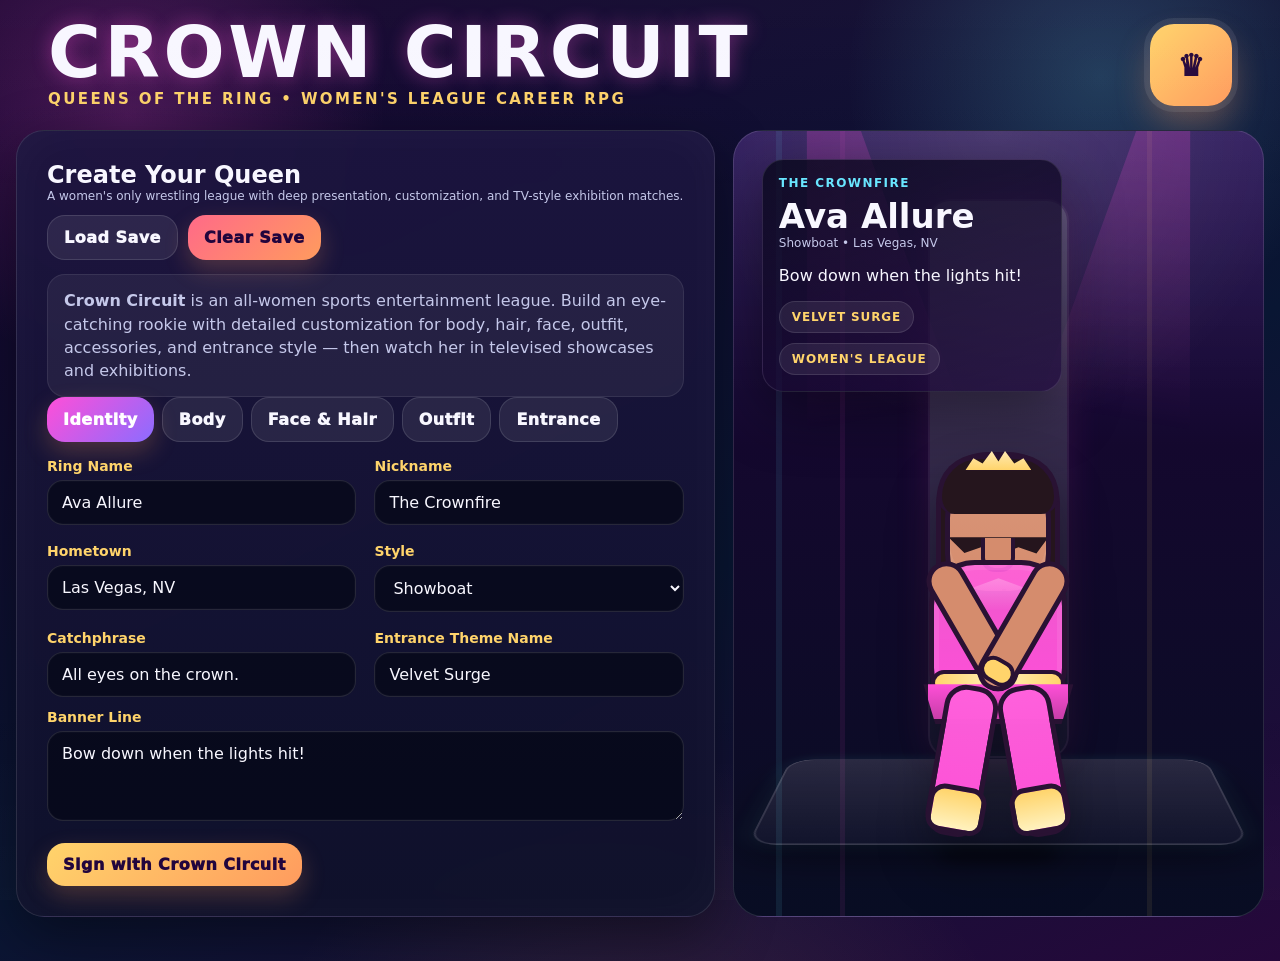
==== commit 15a82685: "Add files via upload" ====
--- a/index.html
+++ b/index.html
@@ -101,10 +101,10 @@
 .wrestler .body{position:absolute;left:50%;bottom:24px;transform:translateX(-50%) scaleY(var(--height));width:190px;height:430px;animation:idlebob 2.4s ease-in-out infinite}
 .wrestler.walk .body{animation:walkbob .7s linear infinite}.wrestler.pose-taunt .body{animation:tauntbob .8s ease-in-out infinite}.wrestler.pose-aerial .body{animation:aerialjump .8s ease-in-out infinite}.wrestler.pose-win .body{animation:winpose 1s ease-in-out infinite alternate}
 @keyframes idlebob{0%,100%{transform:translateY(0)}50%{transform:translateY(-5px)}}@keyframes walkbob{0%,100%{transform:translateY(0)}50%{transform:translateY(-8px)}}@keyframes tauntbob{0%,100%{transform:translateY(0) rotate(0deg)}50%{transform:translateY(-8px) rotate(-2deg)}}@keyframes aerialjump{0%,100%{transform:translateY(0)}50%{transform:translateY(-34px)}}@keyframes winpose{0%{transform:translateY(0)}100%{transform:translateY(-12px)}}
-.torso-back{position:absolute;left:50%;top:142px;transform:translateX(-50%);width:132px;height:148px;background:linear-gradient(180deg,rgba(255,255,255,.16),transparent 32%), linear-gradient(180deg,var(--gear1),var(--gear1));border-radius:46px 46px 40px 40px;border:5px solid #291233;box-shadow:inset 0 0 0 5px rgba(255,255,255,.08)}
+.torso-back{position:absolute;left:50%;top:142px;transform:translateX(-50%);width:132px;height:148px;background:linear-gradient(180deg,color-mix(in srgb,var(--gear1) 84%, white 8%),var(--gear1));border-radius:46px 46px 40px 40px;border:5px solid #291233;box-shadow:inset 0 0 0 5px rgba(255,255,255,.08)}
 .waist-accent{position:absolute;left:50%;top:252px;transform:translateX(-50%);width:134px;height:26px;background:linear-gradient(90deg,var(--gear2),#fff0b8,var(--gear2));border-radius:16px;border:4px solid #291233}
 .neck{position:absolute;left:50%;top:120px;transform:translateX(-50%);width:34px;height:34px;background:var(--skin);border-radius:0 0 14px 14px;border:4px solid #291233;border-top:0}
-.head{position:absolute;left:50%;top:54px;transform:translateX(-50%);width:106px;height:124px;border-radius:46px 46px 42px 42px;background:linear-gradient(180deg,rgba(255,255,255,.12),transparent 28%), linear-gradient(180deg,var(--skin),var(--skin));border:5px solid #291233;overflow:hidden;box-shadow:inset 0 -10px 0 rgba(255,255,255,.08)}
+.head{position:absolute;left:50%;top:54px;transform:translateX(-50%);width:106px;height:124px;border-radius:46px 46px 42px 42px;background:linear-gradient(180deg,color-mix(in srgb,var(--skin) 92%, white 8%),var(--skin));border:5px solid #291233;overflow:hidden;box-shadow:inset 0 -10px 0 rgba(255,255,255,.08)}
 .ear{position:absolute;top:110px;width:16px;height:22px;background:var(--skin);border:4px solid #291233;border-radius:12px}.ear.left{left:47px}.ear.right{right:47px}
 .hair-back{position:absolute;left:50%;top:34px;transform:translateX(-50%);width:124px;height:164px;background:var(--hair);border-radius:52px 52px 60px 60px;border:5px solid #291233}.hair-front{position:absolute;left:50%;top:36px;transform:translateX(-50%);width:122px;height:60px;background:var(--hair);border-radius:52px 52px 22px 22px;border:5px solid #291233;border-bottom:0}.bangs{position:absolute;left:50%;top:60px;transform:translateX(-50%);width:100px;height:28px;background:var(--hair);clip-path:polygon(0 0,100% 0,88% 58%,70% 36%,52% 62%,34% 34%,16% 56%)}
 .eye{position:absolute;top:98px;width:20px;height:12px;border-radius:12px;background:#fff;border:3px solid #291233;border-top-width:4px;overflow:hidden}.eye.left{left:84px}.eye.right{right:84px}.iris{position:absolute;left:5px;top:1px;width:8px;height:8px;border-radius:50%;background:var(--eye)}.lash{position:absolute;top:-6px;left:-2px;right:-2px;height:8px;border-top:3px solid #291233;border-radius:999px}
@@ -113,14 +113,15 @@
 .blush{position:absolute;top:132px;width:20px;height:10px;border-radius:999px;background:rgba(255,155,160,.24);filter:blur(2px)}.blush.left{left:74px}.blush.right{right:74px}
 .arm{position:absolute;top:156px;width:40px;height:144px;background:var(--skin);border:5px solid #291233;border-radius:22px;transform-origin:top center;box-shadow:inset 0 -8px 0 rgba(255,255,255,.08)}.arm.left{left:24px;transform:rotate(12deg)}.arm.right{right:24px;transform:rotate(-12deg)}.wrestler.pose-strike .arm.right{transform:rotate(-54deg) translate(10px,-10px)}.wrestler.pose-grapple .arm.left{transform:rotate(30deg) translate(8px,-8px)}.wrestler.pose-taunt .arm.left{transform:rotate(-28deg) translate(-4px,-24px)}.wrestler.pose-taunt .arm.right{transform:rotate(28deg) translate(4px,-24px)}.wrestler.pose-win .arm.left{transform:rotate(-38deg) translate(-10px,-26px)}.wrestler.pose-win .arm.right{transform:rotate(38deg) translate(10px,-26px)}
 .glove{position:absolute;bottom:2px;left:50%;transform:translateX(-50%);width:36px;height:26px;border-radius:14px;background:var(--gear2);border:4px solid #291233}
-.leg{position:absolute;top:268px;width:50px;height:152px;border-radius:22px;background:linear-gradient(180deg,rgba(255,255,255,.14),transparent 30%), linear-gradient(180deg,var(--gear1),var(--gear1));border:5px solid #291233;transform-origin:top center;box-shadow:inset 0 -8px 0 rgba(255,255,255,.08)}.leg.left{left:45px}.leg.right{right:45px}.wrestler.walk .leg.left{transform:rotate(10deg)}.wrestler.walk .leg.right{transform:rotate(-10deg)}.wrestler.pose-aerial .leg.left{transform:rotate(18deg)}.wrestler.pose-aerial .leg.right{transform:rotate(-18deg)}
+.leg{position:absolute;top:268px;width:50px;height:152px;border-radius:22px;background:linear-gradient(180deg,color-mix(in srgb,var(--gear1) 88%, white 10%),var(--gear1));border:5px solid #291233;transform-origin:top center;box-shadow:inset 0 -8px 0 rgba(255,255,255,.08)}.leg.left{left:45px}.leg.right{right:45px}.wrestler.walk .leg.left{transform:rotate(10deg)}.wrestler.walk .leg.right{transform:rotate(-10deg)}.wrestler.pose-aerial .leg.left{transform:rotate(18deg)}.wrestler.pose-aerial .leg.right{transform:rotate(-18deg)}
 .boot{position:absolute;bottom:-2px;width:58px;height:48px;border-radius:16px 16px 14px 14px;background:linear-gradient(180deg,var(--gear2),#fff2bf);border:5px solid #291233}.boot.left{left:-4px}.boot.right{right:-4px}
-.skirt{position:absolute;left:50%;top:266px;transform:translateX(-50%);width:150px;height:40px;background:linear-gradient(180deg,var(--gear1),#41204b);clip-path:polygon(0 0,100% 0,92% 100%,8% 100%);border-left:5px solid #291233;border-right:5px solid #291233;border-bottom:5px solid #291233}.shorts{position:absolute;left:50%;top:266px;transform:translateX(-50%);width:126px;height:52px;background:linear-gradient(180deg,var(--gear1),#41204b);border-radius:18px;border:5px solid #291233}.pattern{position:absolute;left:50%;top:160px;transform:translateX(-50%);width:88px;height:54px;background:linear-gradient(180deg,rgba(255,255,255,.26),transparent 60%);clip-path:polygon(50% 0,100% 30%,76% 100%,24% 100%,0 30%)}
+.skirt{position:absolute;left:50%;top:266px;transform:translateX(-50%);width:150px;height:40px;background:linear-gradient(180deg,var(--gear1),color-mix(in srgb,var(--gear1) 78%, black 22%));clip-path:polygon(0 0,100% 0,92% 100%,8% 100%);border-left:5px solid #291233;border-right:5px solid #291233;border-bottom:5px solid #291233}.shorts{position:absolute;left:50%;top:266px;transform:translateX(-50%);width:126px;height:52px;background:linear-gradient(180deg,var(--gear1),color-mix(in srgb,var(--gear1) 76%, black 24%));border-radius:18px;border:5px solid #291233}.pattern{position:absolute;left:50%;top:160px;transform:translateX(-50%);width:88px;height:54px;background:linear-gradient(180deg,rgba(255,255,255,.26),transparent 60%);clip-path:polygon(50% 0,100% 30%,76% 100%,24% 100%,0 30%)}
 .bodytype-curvy .torso-back{width:138px}.bodytype-power .torso-back{width:148px;height:156px}.bodytype-lean .torso-back{width:122px}.bodytype-power .arm{width:44px}.bodytype-lean .arm{width:34px}.bodytype-curvy .leg{width:54px}.bodytype-lean .leg{width:44px}
 .hair-ponytail .hair-back{height:176px;border-radius:52px 52px 80px 80px}.hair-bob .hair-back{height:132px}.hair-longwave .hair-back{height:184px}.hair-braids .hair-back{height:170px}.hair-braids .hair-back::before,.hair-braids .hair-back::after{content:"";position:absolute;bottom:0;width:18px;height:112px;background:var(--hair);border:4px solid #291233;border-radius:16px}.hair-braids .hair-back::before{left:8px}.hair-braids .hair-back::after{right:8px}
 .hair-ponytail .hair-back::after{content:"";position:absolute;left:50%;top:34px;transform:translateX(-50%);width:28px;height:130px;background:var(--hair);border:4px solid #291233;border-radius:18px}.hair-bob .bangs{top:56px}.hair-crown .hair-front{border-radius:60px 60px 18px 18px}.face-fierce .brow.left{transform:rotate(-18deg)}.face-fierce .brow.right{transform:rotate(18deg)}.face-soft .mouth{width:30px;height:10px}.makeup-glam .mouth{box-shadow:0 -3px 0 rgba(255,255,255,.4) inset,0 0 0 2px rgba(255,79,216,.18)}.makeup-glam .eye{box-shadow:0 0 0 2px rgba(255,79,216,.12)}.makeup-smoky .eye{box-shadow:0 0 0 8px rgba(29,20,54,.16)}.makeup-warpaint .blush{display:none}.makeup-warpaint .head::after{content:"";position:absolute;left:14px;right:14px;top:56px;height:16px;background:linear-gradient(90deg,var(--gear2),transparent 80%);opacity:.85;border-radius:999px;transform:rotate(-8deg)}
-.outfit-bodysuit .skirt{display:none}.outfit-bodysuit .shorts{display:none}.outfit-skirt .shorts{display:none}.outfit-shorts .skirt{display:none}
-.entrance-pose-salute .arm.left{transform:rotate(-62deg) translate(-8px,-20px)}.entrance-pose-salute .arm.right{transform:rotate(18deg)}.entrance-pose-diva .arm.left{transform:rotate(-30deg) translate(-4px,-14px)}.entrance-pose-diva .arm.right{transform:rotate(30deg) translate(4px,-14px)}.entrance-pose-hero .arm.left{transform:rotate(-20deg) translate(-4px,-10px)}.entrance-pose-hero .arm.right{transform:rotate(42deg) translate(6px,-22px)}
+.outfit-bodysuit .skirt{display:none}.outfit-bodysuit .shorts{display:none}.outfit-skirt .shorts{display:none}.outfit-shorts .skirt{display:none}.outfit-jacket .skirt{display:none}.outfit-jacket .shorts{display:block}.outfit-idol .shorts{display:none}.outfit-idol .skirt{display:block}.outfit-idol .pattern{background:linear-gradient(180deg,rgba(255,255,255,.4),transparent 58%),radial-gradient(circle at center,var(--gear2),transparent 60%)}
+.jacket,.tiara{display:none;position:absolute;z-index:4}.jacket{left:50%;top:134px;transform:translateX(-50%);width:150px;height:104px;border-radius:28px 28px 18px 18px;background:linear-gradient(180deg,rgba(255,255,255,.12),transparent 30%),linear-gradient(180deg,#fff2,transparent 0),linear-gradient(180deg,var(--gear2),#4f2a58);border:5px solid #291233;box-shadow:inset 0 0 0 3px rgba(255,255,255,.06)}.jacket:before,.jacket:after{content:"";position:absolute;top:12px;width:28px;height:72px;background:linear-gradient(180deg,var(--gear2),#4f2a58);border:4px solid #291233;border-radius:18px}.jacket:before{left:-18px;transform:rotate(8deg)}.jacket:after{right:-18px;transform:rotate(-8deg)}.tiara{left:50%;top:28px;transform:translateX(-50%);width:66px;height:24px;background:linear-gradient(180deg,#fff0c6,var(--gear2));clip-path:polygon(0 100%,12% 50%,26% 72%,40% 20%,50% 64%,60% 20%,74% 72%,88% 50%,100% 100%);filter:drop-shadow(0 3px 0 #291233)}.accessory-tiara .tiara{display:block}.accessory-jacket .jacket,.outfit-jacket .jacket{display:block}.hair-bun .hair-back{height:132px}.hair-bun .hair-back:after{content:"";position:absolute;left:50%;top:-18px;transform:translateX(-50%);width:40px;height:34px;background:var(--hair);border:4px solid #291233;border-radius:50%}.face-regal .mouth{width:38px;height:14px;border-radius:0 0 20px 20px}.face-regal .brow.left{transform:rotate(-14deg)}.face-regal .brow.right{transform:rotate(14deg)}
+.entrance-pose-salute .arm.left{transform:rotate(-62deg) translate(-8px,-20px)}.entrance-pose-salute .arm.right{transform:rotate(18deg)}.entrance-pose-diva .arm.left{transform:rotate(-30deg) translate(-4px,-14px)}.entrance-pose-diva .arm.right{transform:rotate(30deg) translate(4px,-14px)}.entrance-pose-hero .arm.left{transform:rotate(-20deg) translate(-4px,-10px)}.entrance-pose-hero .arm.right{transform:rotate(42deg) translate(6px,-22px)}.entrance-pose-strut .arm.left{transform:rotate(-14deg) translate(-6px,-8px)}.entrance-pose-strut .arm.right{transform:rotate(20deg) translate(6px,-12px)}
 .walk-cycle{animation:walkslide 5s linear infinite}@keyframes walkslide{0%{transform:translate(-210px,30px) scale(.88)}100%{transform:translate(120px,0) scale(1)}}
 .mini .shadow{width:82px;height:10px}.compact .shadow{width:100px}
 .mobile-hint{display:none;margin:0 auto 14px;max-width:1320px;padding:0 16px}.mobile-hint .notice{font-size:13px}
@@ -165,8 +166,17 @@
   {id:'contender',title:'Road to the Tiara',desc:'Beat a ranked rival to earn a title eliminator.',reward:'Reputation +12, Fans +10'}
 ];
 
+const matchTypes={
+  showcase:{id:'showcase',name:'Showcase Singles',desc:'Balanced TV-style exhibition with entrances and crowd work.',rounds:14,speed:1200,tvTitle:"Women's Showcase",bias:'balanced'},
+  sprint:{id:'sprint',name:'Sprint Showcase',desc:'Fast-paced showcase built around speed and bursts of offense.',rounds:10,speed:900,tvTitle:'Sprint Showcase',bias:'aerial'},
+  clinic:{id:'clinic',name:'Technical Clinic',desc:'A showcase built around counters, smooth transitions, and ring craft.',rounds:16,speed:1100,tvTitle:'Technical Clinic',bias:'technical'},
+  power:{id:'power',name:'Power Spotlight',desc:'A heavier-hitting match built on slams and ring control.',rounds:12,speed:1200,tvTitle:'Power Spotlight',bias:'power'},
+  iron:{id:'iron',name:'Iron Woman Showcase',desc:'Long-form television attraction highlighting endurance and drama.',rounds:20,speed:1000,tvTitle:'Iron Woman Showcase',bias:'endurance'},
+  spectacle:{id:'spectacle',name:'Main Event Spectacle',desc:'Big-match presentation with maximum pageantry and momentum swings.',rounds:15,speed:1050,tvTitle:'Main Event Spectacle',bias:'showcase'}
+};
+
 const defaultLook={
-  bodyType:'curvy',hairStyle:'longwave',face:'soft',makeup:'glam',outfit:'skirt',entrancePose:'diva',
+  bodyType:'curvy',hairStyle:'longwave',face:'soft',makeup:'glam',outfit:'skirt',entrancePose:'diva',accessory:'tiara',
   gear1:'#ff4fd8',gear2:'#ffd46b',skin:'#d58c6d',hair:'#25151d',eye:'#3d2430',lip:'#cc7185',pyro:'#ff4fd8',theme:'Velvet Surge',nickname:'The Crownfire',banner:'Bow down when the lights hit!',height:100
 };
 
@@ -193,13 +203,16 @@
 function setChoice(group,val){const el=document.querySelector(`[data-group="${group}"]`);if(el)el.value=val; previewLook()}
 function statBlock(name,val,max){return `<div class="stat"><b><span>${name}</span><span>${val}/${max}</span></b><div class="bar"><div class="fill" style="width:${Math.max(0,Math.min(100,val/max*100))}%"></div></div></div>`}
 function miniStat(name,val){return `<div class="row"><div><b>${name}</b><div class="small">Current rating</div></div><div class="pill">${val}</div></div>`}
-
-function wrestlerFigure(w,cls=''){const look=w.look||w;const compact=cls.includes('compact')?'compact':cls.includes('mini')?'mini':'';return `<div class="wrestler ${cls} bodytype-${look.bodyType||'curvy'} hair-${look.hairStyle||'longwave'} face-${look.face||'soft'} makeup-${look.makeup||'glam'} outfit-${look.outfit||'skirt'} entrance-pose-${look.entrancePose||'diva'}" style="--skin:${look.skin};--hair:${look.hair};--gear1:${look.gear1};--gear2:${look.gear2};--eye:${look.eye};--lip:${look.lip};--height:${(look.height||100)/100};--shoulder:1;--waist:1;--hip:1">
+function allRoster(includePlayer=true){return [ ...(includePlayer&&state.wrestler?[state.wrestler]:[]), ...rivals ]}
+function byName(name){return allRoster(true).find(w=>w.name===name)||rivals.find(w=>w.name===name)}
+function actorOverall(a){return a.power+a.charisma+a.tech+Math.floor((a.rep||0)/4)}
+
+function wrestlerFigure(w,cls=''){const look=w.look||w;const compact=cls.includes('compact')?'compact':cls.includes('mini')?'mini':'';return `<div class="wrestler ${cls} bodytype-${look.bodyType||'curvy'} hair-${look.hairStyle||'longwave'} face-${look.face||'soft'} makeup-${look.makeup||'glam'} outfit-${look.outfit||'skirt'} accessory-${look.accessory||'none'} entrance-pose-${look.entrancePose||'diva'}" style="--skin:${look.skin};--hair:${look.hair};--gear1:${look.gear1};--gear2:${look.gear2};--eye:${look.eye};--lip:${look.lip};--height:${(look.height||100)/100};--shoulder:1;--waist:1;--hip:1">
       <div class="shadow"></div>
       <div class="body ${compact}">
-        <div class="hair-back"></div><div class="ear left"></div><div class="ear right"></div><div class="head"><div class="bangs"></div><div class="eye left"><div class="lash"></div><div class="iris"></div></div><div class="eye right"><div class="lash"></div><div class="iris"></div></div><div class="brow left"></div><div class="brow right"></div><div class="nose"></div><div class="mouth"></div><div class="blush left"></div><div class="blush right"></div></div><div class="hair-front"></div>
+        <div class="hair-back"></div><div class="ear left"></div><div class="ear right"></div><div class="head"><div class="bangs"></div><div class="eye left"><div class="lash"></div><div class="iris"></div></div><div class="eye right"><div class="lash"></div><div class="iris"></div></div><div class="brow left"></div><div class="brow right"></div><div class="nose"></div><div class="mouth"></div><div class="blush left"></div><div class="blush right"></div></div><div class="hair-front"></div><div class="tiara"></div>
         <div class="neck"></div>
-        <div class="torso-back"></div><div class="pattern"></div><div class="waist-accent"></div><div class="shorts"></div><div class="skirt"></div>
+        <div class="torso-back"></div><div class="jacket"></div><div class="pattern"></div><div class="waist-accent"></div><div class="shorts"></div><div class="skirt"></div>
         <div class="arm left"><div class="glove"></div></div><div class="arm right"><div class="glove"></div></div>
         <div class="leg left"><div class="boot left"></div></div><div class="leg right"><div class="boot right"></div></div>
       </div>
@@ -211,8 +224,8 @@
   const look=state.wrestler?.look||structuredClone(defaultLook);
   app.innerHTML=`<section class="hero-grid">
     <section class="card">
-      <div class="panel-title"><div><h2>Create Your Queen</h2><div class="small">A women's only wrestling league with deep presentation and customization.</div></div><div class="footer-actions"><button class="secondary" onclick="loadExisting()">Load Save</button><button class="danger" onclick="reset()">Clear Save</button></div></div>
-      <div class="notice"><b>${promotionName}</b> is an all-women sports entertainment league. Build an eye-catching rookie with detailed customization for body, hair, face, outfit, and entrance style.</div>
+      <div class="panel-title"><div><h2>Create Your Queen</h2><div class="small">A women's only wrestling league with deep presentation, customization, and TV-style exhibition matches.</div></div><div class="footer-actions"><button class="secondary" onclick="loadExisting()">Load Save</button><button class="danger" onclick="reset()">Clear Save</button></div></div>
+      <div class="notice"><b>${promotionName}</b> is an all-women sports entertainment league. Build an eye-catching rookie with detailed customization for body, hair, face, outfit, accessories, and entrance style — then watch her in televised showcases and exhibitions.</div>
       <div class="tabs">
         <button class="tab-btn active" data-tab="identity" onclick="switchTab('identity',this)">Identity</button>
         <button class="tab-btn secondary" data-tab="body" onclick="switchTab('body',this)">Body</button>
@@ -244,7 +257,7 @@
           <div>
             <label>Outfit Base</label>
             <input type="hidden" id="outfit" data-group="outfit" value="${look.outfit}">
-            <div class="choice-grid">${['skirt','shorts','bodysuit'].map(v=>choiceChip('outfit',v,'outfit',look.outfit,v[0].toUpperCase()+v.slice(1))).join('')}</div>
+            <div class="choice-grid">${[['skirt','Skirt Gear'],['shorts','Shorts Gear'],['bodysuit','Bodysuit'],['jacket','Jacket Set'],['idol','Idol Skirt']].map(([v,l])=>choiceChip('outfit',v,'outfit',look.outfit,l)).join('')}</div>
           </div>
         </div>
         <div class="grid two" style="margin-top:12px">
@@ -258,12 +271,12 @@
           <div>
             <label>Hair Style</label>
             <input type="hidden" id="hairStyle" data-group="hairStyle" value="${look.hairStyle}">
-            <div class="choice-grid">${[['longwave','Long Wave'],['ponytail','Ponytail'],['bob','Bob'],['braids','Braids'],['crown','Volume Crown']].map(([v,l])=>choiceChip('hairStyle',v,'hairStyle',look.hairStyle,l)).join('')}</div>
+            <div class="choice-grid">${[['longwave','Long Wave'],['ponytail','Ponytail'],['bob','Bob'],['braids','Braids'],['bun','Classic Bun'],['crown','Volume Crown']].map(([v,l])=>choiceChip('hairStyle',v,'hairStyle',look.hairStyle,l)).join('')}</div>
           </div>
           <div>
             <label>Face Mood</label>
             <input type="hidden" id="face" data-group="face" value="${look.face}">
-            <div class="choice-grid">${[['soft','Soft Glam'],['fierce','Fierce']].map(([v,l])=>choiceChip('face',v,'face',look.face,l)).join('')}</div>
+            <div class="choice-grid">${[['soft','Soft Glam'],['fierce','Fierce'],['regal','Regal']].map(([v,l])=>choiceChip('face',v,'face',look.face,l)).join('')}</div>
           </div>
           <div><label>Hair Color</label><input id="hair" type="color" value="${look.hair}" oninput="previewLook()"></div>
           <div><label>Eye Color</label><input id="eye" type="color" value="${look.eye}" oninput="previewLook()"></div>
@@ -283,6 +296,11 @@
           <div><label>Pyro / Lighting Color</label><input id="pyro" type="color" value="${look.pyro}" oninput="previewLook()"></div>
           <div><label>Entrance Nameplate Alias</label><input id="alias" value="Main Event Muse" oninput="previewLook()"></div>
         </div>
+        <div style="margin-top:12px">
+          <label>Accessory Piece</label>
+          <input type="hidden" id="accessory" data-group="accessory" value="${look.accessory||'tiara'}">
+          <div class="choice-grid">${[['tiara','Tiara'],['jacket','Entrance Jacket'],['none','None']].map(([v,l])=>choiceChip('accessory',v,'accessory',look.accessory||'tiara',l)).join('')}</div>
+        </div>
       </div>
 
       <div class="tab-panel" id="tab-entrance">
@@ -290,7 +308,7 @@
           <div>
             <label>Entrance Pose</label>
             <input type="hidden" id="entrancePose" data-group="entrancePose" value="${look.entrancePose}">
-            <div class="choice-grid">${[['diva','Diva Flourish'],['salute','Heroic Salute'],['hero','Champion Raise']].map(([v,l])=>choiceChip('entrancePose',v,'entrancePose',look.entrancePose,l)).join('')}</div>
+            <div class="choice-grid">${[['diva','Diva Flourish'],['salute','Heroic Salute'],['hero','Champion Raise'],['strut','Spotlight Strut']].map(([v,l])=>choiceChip('entrancePose',v,'entrancePose',look.entrancePose,l)).join('')}</div>
           </div>
           <div><label>Entrance Spotlight Color</label><input id="spot" type="color" value="${look.pyro}" oninput="previewLook()"></div>
         </div>
@@ -315,7 +333,7 @@
 
 function currentLookFromInputs(){const get=id=>document.getElementById(id);const val=id=>get(id)?.value||'';return {
   nickname:val('nickname')||defaultLook.nickname, theme:val('theme')||defaultLook.theme, banner:val('banner')||defaultLook.banner,
-  bodyType:val('bodyType')||defaultLook.bodyType, outfit:val('outfit')||defaultLook.outfit, height:+val('height')||100, skin:val('skin')||defaultLook.skin,
+  bodyType:val('bodyType')||defaultLook.bodyType, outfit:val('outfit')||defaultLook.outfit, accessory:val('accessory')||defaultLook.accessory, height:+val('height')||100, skin:val('skin')||defaultLook.skin,
   hairStyle:val('hairStyle')||defaultLook.hairStyle, face:val('face')||defaultLook.face, hair:val('hair')||defaultLook.hair, eye:val('eye')||defaultLook.eye,
   lip:val('lip')||defaultLook.lip, makeup:val('makeup')||defaultLook.makeup, gear1:val('gear1')||defaultLook.gear1, gear2:val('gear2')||defaultLook.gear2,
   pyro:val('pyro')||defaultLook.pyro, entrancePose:val('entrancePose')||defaultLook.entrancePose, alias:val('alias')||'Main Event Muse'
@@ -368,9 +386,8 @@
 }
 
 function renderGame(tab='home'){
-  stopAll();
   state.screen=tab; saveState(); const w=state.wrestler;
-  app.innerHTML=`<div class="nav">${['home','training','matches','story','rankings','belts','journal'].map(t=>`<button class="${tab===t?'':'secondary'}" onclick="renderGame('${t}')">${t.toUpperCase()}</button>`).join('')}</div>
+  app.innerHTML=`<div class="nav">${['home','training','matches','exhibition','story','rankings','belts','journal'].map(t=>`<button class="${tab===t?'':'secondary'}" onclick="renderGame('${t}')">${t.toUpperCase()}</button>`).join('')}</div>
   <section class="hero-grid">
     <aside class="card">
       <div class="panel-title"><div><h2>${w.name}</h2><div class="small">${w.alias} • ${w.style}</div></div><span class="pill">Week ${state.week}</span></div>
@@ -392,9 +409,15 @@
 function rankings(){const entries=[state.wrestler,...rivals].sort((a,b)=>(b.rep+(b.power+b.charisma+b.tech))-(a.rep+(a.power+a.charisma+a.tech))); return entries.map((w,i)=>`<div class="row"><div><b>#${i+1} ${w.name}</b><div class="small">${w.style} • Rep ${w.rep}</div></div><span class="pill">${w===state.wrestler?'YOU':'RANKED'}</span></div>`).join('')}
 
 function renderPanel(tab){const p=document.getElementById('panel'); const w=state.wrestler;
-  if(tab==='home') p.innerHTML=`<div class="panel-title"><div><h2>Booking Office</h2><div class="small">Women's league career management with polished presentation and autonomous matches.</div></div><span class="pill">Overall ${total()}</span></div><div class="notice">${promotionName} is all about star power and athletic spectacle. Train your queen, build a reputation, and watch animated entrances and matches as you rise through a women's only roster.</div><div class="grid two" style="margin-top:16px"><button onclick="renderGame('matches')">Book Showcase Match</button><button onclick="renderGame('training')">Train This Week</button><button class="secondary" onclick="renderGame('story')">Advance Storyline</button><button class="secondary" onclick="restWeek()">Rest and Recover</button></div><h3 style="margin-top:18px">Next Goal</h3><div class="notice">${nextGoal()}</div>`;
+  if(tab==='home') p.innerHTML=`<div class="panel-title"><div><h2>Booking Office</h2><div class="small">Women's league career management with polished presentation and TV-style exhibition broadcasts.</div></div><span class="pill">Overall ${total()}</span></div><div class="notice">${promotionName} is all about star power and athletic spectacle. Train your queen, build a reputation, and watch animated entrances, matches, and exhibition showcases as you rise through a women's only roster.</div><div class="grid two" style="margin-top:16px"><button onclick="renderGame('matches')">Book Showcase Match</button><button onclick="renderGame('training')">Train This Week</button><button class="secondary" onclick="renderGame('exhibition')">Watch Exhibition TV</button><button class="secondary" onclick="restWeek()">Rest and Recover</button></div><h3 style="margin-top:18px">Next Goal</h3><div class="notice">${nextGoal()}</div>`;
   if(tab==='training') p.innerHTML=`<div class="panel-title"><h2>Performance Center</h2><span class="pill">Costs stamina</span></div><div class="grid two">${trainButton('Strength Suite','power',16,3,'Build slam power and ring control.')}${trainButton('Promo Stage','charisma',12,3,'Win the crowd and sharpen your persona.')}${trainButton('Grappling Lab','tech',16,3,'Improve counters and ring IQ.')}${trainButton('Recovery Lounge','stamina',0,22,'Restore stamina and morale without skill gain.')}</div>`;
   if(tab==='matches') p.innerHTML=`<div class="panel-title"><h2>Women's Match Card</h2><span class="pill">Animated Entrances & Match AI</span></div><div class="notice">Select a rival from the Crown Circuit roster. Every match includes a theatrical entrance scene, live commentary, and autonomous wrestling actions.</div><div style="margin-top:14px">${rivals.map(matchRow).join('')}</div>`;
+  if(tab==='exhibition') {
+    const roster=allRoster(true); const options=roster.map(r=>`<option value="${r.name}">${r.name} • ${r.style}</option>`).join('');
+    const typeOptions=Object.values(matchTypes).map(t=>`<option value="${t.id}">${t.name}</option>`).join('');
+    p.innerHTML=`<div class="panel-title"><div><h2>Exhibition TV Studio</h2><div class="small">Watch autonomous showcase matches built like a televised women's wrestling program.</div></div><span class="pill">Broadcast Mode</span></div><div class="notice">Book exhibition matches between any two athletes in the Crown Circuit roster — including your custom wrestler. Choose a match style and sit back like you're watching a produced TV show focused on the beauty, charisma, and athleticism of the performers.</div><div class="grid two" style="margin-top:14px"><div><label>Blue Corner</label><select id="exA">${options}</select></div><div><label>Red Corner</label><select id="exB">${options}</select></div><div><label>Match Style</label><select id="exType">${typeOptions}</select></div><div><label>Presentation Note</label><div class="notice">Entrances, commentary, and pacing adapt to the chosen exhibition style.</div></div></div><div class="footer-actions" style="margin-top:14px"><button onclick="startExhibition()">Watch Exhibition Match</button><button class="secondary" onclick="randomExhibition()">Random Match</button></div><div class="grid two" style="margin-top:16px">${Object.values(matchTypes).map(t=>`<div class="row"><div><b>${t.name}</b><div class="small">${t.desc}</div></div><span class="pill">${t.rounds} Rounds</span></div>`).join('')}</div>`;
+    const a=document.getElementById('exA'), b=document.getElementById('exB'); if(a&&b){a.value=state.wrestler.name; b.value=rivals[0].name}
+  }
   if(tab==='story') p.innerHTML=`<div class="panel-title"><h2>Storylines</h2><span class="pill">Drama & Rewards</span></div>${stories.map(storyRow).join('')}`;
   if(tab==='rankings') p.innerHTML=`<div class="panel-title"><h2>League Rankings</h2><span class="pill">Top Queens</span></div>${rankings()}`;
   if(tab==='belts') p.innerHTML=`<div class="panel-title"><h2>Championship Gallery</h2><span class="pill">${state.ownedBelts.length}/${belts.length} Owned</span></div><div class="grid two">${belts.map(beltCard).join('')}</div>`;
@@ -406,10 +429,11 @@
 function playStory(id){if(state.completedStories.includes(id)) return; const w=state.wrestler; const s=stories.find(x=>x.id===id); if(!s) return; state.completedStories.push(id); w.rep=Math.min(130,w.rep+8); w.fans+=6; w.morale=Math.min(100,w.morale+5); state.money+=30; state.week++; addLog(`${w.name} completed storyline: ${s.title}.`); saveState(); renderGame('story')}
 function previewRival(name){const r=rivals.find(x=>x.name===name); if(!r) return; alert(`${r.name}\n${r.style}\n${r.catchphrase}\nOverall ${r.power+r.charisma+r.tech}`)}
 
-function actorFromWrestler(src,isPlayer=false){const look=structuredClone(src.look||src); return {name:src.name,style:src.style,power:src.power,charisma:src.charisma,tech:src.tech,rep:src.rep||0,look,hp:100,stam:100,mom:isPlayer?34:30,x:isPlayer?31:69,pose:'idle',action:'Sizing up',down:0,tag:isPlayer?'YOU':'RIVAL'} }
-
-function startMatch(name){const r=rivals.find(x=>x.name===name); if(!r) return; state.currentMatch={phase:'entrance',banner:'Opening Showcase',player:actorFromWrestler(state.wrestler,true),foe:actorFromWrestler(r,false),opponentName:r.name,time:0,round:1,log:[`${state.wrestler.name} and ${r.name} are set for a women's division showcase.`],comments:[{by:'Iris Vale',text:`Tonight's showcase features ${state.wrestler.name} entering the spotlight against ${r.name}.`},{by:'Cass Monroe',text:`The entrances alone could steal the show, but both women came here to win.`}],result:null}; state.screen='match'; saveState(); renderMatch(); startEntranceSequence()}
-
+function actorFromWrestler(src,isPlayer=false,labelOverride=''){const look=structuredClone(src.look||src); return {name:src.name,style:src.style,power:src.power,charisma:src.charisma,tech:src.tech,rep:src.rep||0,look,hp:100,stam:100,mom:isPlayer?34:30,x:isPlayer?31:69,pose:'idle',action:'Sizing up',down:0,tag:labelOverride||(isPlayer?'YOU':'RIVAL'),catchphrase:src.catchphrase||src.banner||'',theme:src.theme||look.theme||''} }
+function buildMatch(a,b,rule,opts={}){return {phase:'entrance',banner:rule.name,player:actorFromWrestler(a,!!opts.isPlayer,opts.leftTag||'BLUE'),foe:actorFromWrestler(b,false,opts.rightTag||'RED'),opponentName:b.name,time:0,round:1,log:[`${a.name} and ${b.name} are set for ${rule.name.toLowerCase()}.`],comments:[{by:'Iris Vale',text:`Tonight's ${rule.name.toLowerCase()} features ${a.name} and ${b.name} in the women's division spotlight.`},{by:'Cass Monroe',text:`Expect style, athleticism, and plenty of showmanship once these two hit the ring.`}],result:null,careerMode:!!opts.careerMode,returnTab:opts.returnTab||'home',matchRule:rule,tvTitle:opts.tvTitle||rule.tvTitle,showNote:opts.showNote||rule.desc};}
+function startMatch(name){const r=rivals.find(x=>x.name===name); if(!r) return; state.currentMatch=buildMatch(state.wrestler,r,matchTypes.showcase,{careerMode:true,isPlayer:true,leftTag:'YOU',rightTag:'RIVAL',returnTab:'home',tvTitle:"Women's Rookie Showcase"}); state.screen='match'; saveState(); renderMatch(); startEntranceSequence()}
+function startExhibition(){const a=document.getElementById('exA')?.value,b=document.getElementById('exB')?.value,type=document.getElementById('exType')?.value||'showcase'; if(!a||!b) return; if(a===b) return alert('Choose two different athletes for the exhibition.'); const wa=byName(a), wb=byName(b); if(!wa||!wb) return; const rule=matchTypes[type]||matchTypes.showcase; state.currentMatch=buildMatch(wa,wb,rule,{careerMode:false,isPlayer:false,leftTag:'BLUE',rightTag:'RED',returnTab:'exhibition',tvTitle:`TV Exhibition • ${rule.name}`}); state.screen='match'; saveState(); renderMatch(); startEntranceSequence()}
+function randomExhibition(){const roster=allRoster(true); let a=roster[Math.floor(Math.random()*roster.length)], b=roster[Math.floor(Math.random()*roster.length)]; while(b.name===a.name) b=roster[Math.floor(Math.random()*roster.length)]; const types=Object.keys(matchTypes); const t=types[Math.floor(Math.random()*types.length)]; if(document.getElementById('exA')) document.getElementById('exA').value=a.name; if(document.getElementById('exB')) document.getElementById('exB').value=b.name; if(document.getElementById('exType')) document.getElementById('exType').value=t; startExhibition()}
 function renderMatch(){const m=state.currentMatch,p=m.player,f=m.foe;
   app.innerHTML=`<section class="match-screen">
     <section class="card arena-card">
@@ -418,7 +442,7 @@
         <div class="crowd-dots" id="crowdDots"></div>
         <div class="light-beam left" style="background:linear-gradient(180deg,${hexToRgba(p.look.pyro,.34)},transparent 70%)"></div>
         <div class="light-beam right" style="background:linear-gradient(180deg,${hexToRgba(f.look.pyro,.28)},transparent 70%)"></div>
-        <div class="titantron"><div class="sub">${promotionName} • Women's Main Showcase</div><div class="main">${p.name} vs ${f.name}</div></div>
+        <div class="titantron"><div class="sub">${promotionName} • ${m.tvTitle}</div><div class="main">${p.name} vs ${f.name}</div><div class="small" style="margin-top:6px;color:var(--muted)">${m.showNote}</div></div>
         <div class="action-banner" id="actionBanner">${m.banner}</div>
         <div class="ring-stage"><div class="ring-canvas-floor"></div><div class="ring-apron"></div><div class="steps"></div><div class="post left"></div><div class="post right"></div><div class="ring-mat"><div class="ring-logo">CROWN CIRCUIT</div></div><div class="rope r1"></div><div class="rope r2"></div><div class="rope r3"></div>
           <div id="fighterLeft" style="position:absolute;left:${p.x}%;bottom:64px;transform:translateX(-50%)">${wrestlerFigure({look:p.look},'compact')}</div>
@@ -434,12 +458,12 @@
           </div>
         </div>
       </div>
-      <div class="match-controls"><button onclick="toggleMatch()">Pause / Resume</button><button class="secondary" onclick="skipMatch()">Skip to Finish</button><button class="secondary" onclick="renderGame('matches')">Leave Match</button></div>
+      <div class="match-controls"><button onclick="toggleMatch()">Pause / Resume</button><button class="secondary" onclick="skipMatch()">Skip to Finish</button><button class="secondary" onclick="renderGame(state.currentMatch?.returnTab||'home')">Leave Match</button></div>
     </section>
     <aside class="card">
       <div class="panel-title"><h2>Broadcast Desk</h2><span class="pill">Live</span></div>
       <div class="hud-grid">${hudBox(p)}${hudBox(f)}</div>
-      <div class="notice" style="margin:12px 0">The women's division presentation is front and center: televised entrances, live color commentary, and autonomous in-ring decisions shape every match.</div>
+      <div class="notice" style="margin:12px 0">The women's division presentation is front and center: televised entrances, live color commentary, and autonomous in-ring decisions shape every match. Exhibition mode lets you simply sit back and enjoy the show.</div>
       <div class="panel-title"><h3>Color Commentary</h3><span class="pill">Iris & Cass</span></div>
       <div class="commentary" id="commentaryBox">${m.comments.map(c=>`<div class="comment"><b>${c.by}</b>${c.text}</div>`).join('')}</div>
       <div class="panel-title" style="margin-top:12px"><h3>Match Log</h3><span class="pill">Round ${m.round}</span></div>
@@ -455,21 +479,21 @@
 function comment(by,text){const m=state.currentMatch; m.comments.unshift({by,text}); m.comments=m.comments.slice(0,40); const box=document.getElementById('commentaryBox'); if(box) box.innerHTML=m.comments.map(c=>`<div class="comment"><b>${c.by}</b>${c.text}</div>`).join('')}
 function setBanner(t){state.currentMatch.banner=t; const b=document.getElementById('actionBanner'); if(b) b.textContent=t}
 function refreshHUD(){const card=document.querySelector('.hud-grid'); if(card){const m=state.currentMatch; card.innerHTML=hudBox(m.player)+hudBox(m.foe)}}
-function refreshFighters(){const m=state.currentMatch; const left=document.querySelector('#fighterLeft .wrestler'), right=document.querySelector('#fighterRight .wrestler'); if(left){left.className=`wrestler compact bodytype-${m.player.look.bodyType} hair-${m.player.look.hairStyle} face-${m.player.look.face} makeup-${m.player.look.makeup} outfit-${m.player.look.outfit} ${poseClass(m.player.pose)}`; left.parentElement.style.left=m.player.x+'%'; left.style.setProperty('--skin',m.player.look.skin); left.style.setProperty('--hair',m.player.look.hair); left.style.setProperty('--gear1',m.player.look.gear1); left.style.setProperty('--gear2',m.player.look.gear2); left.style.setProperty('--eye',m.player.look.eye); left.style.setProperty('--lip',m.player.look.lip); left.style.setProperty('--height',(m.player.look.height||100)/100)} if(right){right.className=`wrestler compact bodytype-${m.foe.look.bodyType} hair-${m.foe.look.hairStyle} face-${m.foe.look.face} makeup-${m.foe.look.makeup} outfit-${m.foe.look.outfit} ${poseClass(m.foe.pose)}`; right.parentElement.style.left=m.foe.x+'%'; right.style.setProperty('--skin',m.foe.look.skin); right.style.setProperty('--hair',m.foe.look.hair); right.style.setProperty('--gear1',m.foe.look.gear1); right.style.setProperty('--gear2',m.foe.look.gear2); right.style.setProperty('--eye',m.foe.look.eye); right.style.setProperty('--lip',m.foe.look.lip); right.style.setProperty('--height',(m.foe.look.height||100)/100)} refreshHUD()}
+function refreshFighters(){const m=state.currentMatch; const left=document.querySelector('#fighterLeft .wrestler'), right=document.querySelector('#fighterRight .wrestler'); if(left){left.className=`wrestler compact bodytype-${m.player.look.bodyType} hair-${m.player.look.hairStyle} face-${m.player.look.face} makeup-${m.player.look.makeup} outfit-${m.player.look.outfit} accessory-${m.player.look.accessory||'none'} ${poseClass(m.player.pose)}`; left.parentElement.style.left=m.player.x+'%'; left.style.setProperty('--skin',m.player.look.skin); left.style.setProperty('--hair',m.player.look.hair); left.style.setProperty('--gear1',m.player.look.gear1); left.style.setProperty('--gear2',m.player.look.gear2); left.style.setProperty('--eye',m.player.look.eye); left.style.setProperty('--lip',m.player.look.lip); left.style.setProperty('--height',(m.player.look.height||100)/100)} if(right){right.className=`wrestler compact bodytype-${m.foe.look.bodyType} hair-${m.foe.look.hairStyle} face-${m.foe.look.face} makeup-${m.foe.look.makeup} outfit-${m.foe.look.outfit} accessory-${m.foe.look.accessory||'none'} ${poseClass(m.foe.pose)}`; right.parentElement.style.left=m.foe.x+'%'; right.style.setProperty('--skin',m.foe.look.skin); right.style.setProperty('--hair',m.foe.look.hair); right.style.setProperty('--gear1',m.foe.look.gear1); right.style.setProperty('--gear2',m.foe.look.gear2); right.style.setProperty('--eye',m.foe.look.eye); right.style.setProperty('--lip',m.foe.look.lip); right.style.setProperty('--height',(m.foe.look.height||100)/100)} refreshHUD()}
 function poseClass(p){return {idle:'',walk:'walk',strike:'pose-strike',grapple:'pose-grapple',taunt:'pose-taunt',aerial:'pose-aerial',win:'pose-win',down:'pose-grapple'}[p]||''}
 
 function startEntranceSequence(){const overlay=document.getElementById('entranceOverlay'); if(!overlay) return; const m=state.currentMatch; const tag=document.getElementById('entranceTag'), name=document.getElementById('entranceName'), quote=document.getElementById('entranceQuote'), fig=document.getElementById('entranceFigure'), pyroL=document.getElementById('pyroL'),pyroR=document.getElementById('pyroR'); overlay.classList.add('show'); const order=[
-    {actor:m.player, by:'Iris Vale', quote:state.wrestler.catchphrase, intro:`Making her way to the ring, ${m.player.name}!`},
-    {actor:m.foe, by:'Cass Monroe', quote:rivals.find(r=>r.name===m.foe.name)?.catchphrase||'', intro:`And her opponent, ${m.foe.name}!`}
+    {actor:m.player, by:'Iris Vale', quote:m.player.catchphrase||`${m.player.name} is ready for the spotlight.`, intro:`Making her way to the ring, ${m.player.name}!`},
+    {actor:m.foe, by:'Cass Monroe', quote:m.foe.catchphrase||`${m.foe.name} is ready to put on a show.`, intro:`And her opponent, ${m.foe.name}!`}
   ]; let step=0; renderStep();
-  function renderStep(){const item=order[step]; if(!item){setTimeout(()=>{overlay.classList.remove('show'); state.currentMatch.phase='match'; state.currentMatch.banner='Bell Rings'; comment('Iris Vale',`The entrances are over and both women are ready to go.`); comment('Cass Monroe',`What a presentation. Now let's see who can back it up.`); startMatchLoop();},700); return;} tag.textContent='Live Entrance'; name.textContent=item.actor.name; quote.textContent=item.quote; fig.innerHTML=wrestlerFigure({look:item.actor.look},`compact walk walk-cycle entrance-pose-${item.actor.look.entrancePose}`); pyroL.style.setProperty('--pyro',item.actor.look.pyro); pyroR.style.setProperty('--pyro',item.actor.look.pyro); pushLog(item.intro); comment(item.by,item.intro); step++; entranceTimer=setTimeout(renderStep,2200)}
-}
-
-function startMatchLoop(){stopAll(); matchInterval=setInterval(tickMatch,1200)}
+  function renderStep(){const item=order[step]; if(!item){setTimeout(()=>{overlay.classList.remove('show'); state.currentMatch.phase='match'; state.currentMatch.banner='Bell Rings'; comment('Iris Vale',`The entrances are over and both women are ready to go.`); comment('Cass Monroe',`What a presentation. Now let's see who can back it up with athleticism and timing.`); startMatchLoop();},700); return;} tag.textContent=m.tvTitle; name.textContent=item.actor.name; quote.textContent=item.quote; fig.innerHTML=wrestlerFigure({look:item.actor.look},`compact walk walk-cycle entrance-pose-${item.actor.look.entrancePose}`); pyroL.style.setProperty('--pyro',item.actor.look.pyro); pyroR.style.setProperty('--pyro',item.actor.look.pyro); pushLog(item.intro); comment(item.by,item.intro); step++; entranceTimer=setTimeout(renderStep,m.matchRule?.id==='spectacle'?2600:2200)}
+}
+
+function startMatchLoop(){stopAll(); const speed=state.currentMatch?.matchRule?.speed||1200; matchInterval=setInterval(tickMatch,speed)}
 function toggleMatch(){if(!matchInterval){startMatchLoop();setBanner('Action Resumes');return} clearInterval(matchInterval); matchInterval=0; setBanner('Paused')}
 function skipMatch(){while(state.currentMatch && !state.currentMatch.result){tickMatch(true)}}
-function chooseAction(a,b){if(a.stam<16) return 'recover'; if(a.hp<28 && a.mom>56 && Math.random()<.22) return 'taunt'; if(b.hp<34 && a.mom>62) return Math.random()<.5?'finisher':'pin'; if(a.style==='High Flyer' && a.mom>54) return Math.random()<.5?'aerial':'strike'; if(a.style==='Technician' && b.stam<50) return Math.random()<.45?'grapple':'counter'; if(a.style==='Powerhouse') return Math.random()<.52?'grapple':'strike'; if(a.style==='Showboat' && a.mom<52) return Math.random()<.42?'taunt':'strike'; if(a.style==='Brawler') return Math.random()<.5?'strike':'grapple'; return ['strike','grapple','counter','taunt'][Math.floor(Math.random()*4)]}
-function tickMatch(force=false){const m=state.currentMatch;if(!m || m.result || m.phase!=='match') return; const a1=chooseAction(m.player,m.foe), a2=chooseAction(m.foe,m.player); resolveAction(m.player,m.foe,a1); if(m.result) return; if(Math.random()>.32) resolveAction(m.foe,m.player,a2); m.round++; if(m.round>14 && !m.result){const score=(m.player.hp+m.player.mom+total()/3)-(m.foe.hp+m.foe.mom+(m.foe.power+m.foe.charisma+m.foe.tech)/3); endMatch(score>=0?m.player:m.foe,'decision')} refreshFighters()}
+function chooseAction(a,b){const bias=state.currentMatch?.matchRule?.bias||'balanced'; if(a.stam<16) return 'recover'; if(a.hp<28 && a.mom>56 && Math.random()<.22) return 'taunt'; if(b.hp<34 && a.mom>62) return Math.random()<.5?'finisher':'pin'; if(bias==='aerial' && Math.random()<.28) return a.style==='Technician'?'counter':'aerial'; if(bias==='technical' && Math.random()<.32) return Math.random()<.58?'counter':'grapple'; if(bias==='power' && Math.random()<.34) return 'grapple'; if(bias==='showcase' && Math.random()<.26) return Math.random()<.5?'taunt':'aerial'; if(bias==='endurance' && a.stam<30) return 'recover'; if(a.style==='High Flyer' && a.mom>54) return Math.random()<.5?'aerial':'strike'; if(a.style==='Technician' && b.stam<50) return Math.random()<.45?'grapple':'counter'; if(a.style==='Powerhouse') return Math.random()<.52?'grapple':'strike'; if(a.style==='Showboat' && a.mom<52) return Math.random()<.42?'taunt':'strike'; if(a.style==='Brawler') return Math.random()<.5?'strike':'grapple'; return ['strike','grapple','counter','taunt'][Math.floor(Math.random()*4)]}
+function tickMatch(force=false){const m=state.currentMatch;if(!m || m.result || m.phase!=='match') return; const a1=chooseAction(m.player,m.foe), a2=chooseAction(m.foe,m.player); resolveAction(m.player,m.foe,a1); if(m.result) return; if(Math.random()>.32) resolveAction(m.foe,m.player,a2); m.round++; const rounds=m.matchRule?.rounds||14; if(m.round>rounds && !m.result){const score=(m.player.hp+m.player.mom+actorOverall(m.player)/3)-(m.foe.hp+m.foe.mom+actorOverall(m.foe)/3); endMatch(score>=0?m.player:m.foe,'decision')} refreshFighters()}
 function resolveAction(a,b,act){if(state.currentMatch.result) return; const names=styleMoves(a.style); const sig=names[Math.floor(Math.random()*names.length)];
   if(act==='recover'){a.stam=Math.min(100,a.stam+16); a.mom=Math.max(0,a.mom-4); a.pose='idle'; a.action='Recovering'; a.x+=(a===state.currentMatch.player?1:-1); setBanner('Recovery'); pushLog(`${a.name} slows things down and regains composure.`); comment('Cass Monroe',`${a.name} is buying herself precious breathing room.`); return}
   if(act==='taunt'){a.mom=Math.min(100,a.mom+12); a.stam=Math.max(0,a.stam-4); a.pose='taunt'; a.action='Taunting'; setBanner('Crowd Reaction'); pushLog(`${a.name} plays to the crowd and soaks up the moment.`); comment('Iris Vale',`${a.name} knows exactly how to command an arena.`); return}
@@ -482,11 +506,12 @@
 }
 function attemptPin(a,b,afterFinisher){a.action='Pinning'; a.pose='grapple'; setBanner('Pin Attempt'); pushLog(`${a.name} hooks the leg for a pin!`); comment('Iris Vale',`Cover! This could be the finish.`); const odds=42+(100-b.hp)*.34+a.mom*.16-b.mom*.1+(afterFinisher?16:0); if(Math.random()*100<odds){endMatch(a,'pinfall')} else {b.mom=Math.min(100,b.mom+12); pushLog(`${b.name} kicks out and keeps the match alive!`); comment('Cass Monroe',`${b.name} refuses to fade under the lights.`)} }
 function checkFinish(a,b){if(b.hp<=0) endMatch(a,'knockout'); else if(a.hp<=0) endMatch(b,'knockout')}
-function endMatch(winner,method){const m=state.currentMatch; if(m.result) return; m.result={winner:winner.name,method}; clearInterval(matchInterval); matchInterval=0; setBanner(`${winner.name} wins by ${method}!`); winner.pose='win'; const loser=winner===m.player?m.foe:m.player; loser.pose='down'; refreshFighters(); comment('Iris Vale',`${winner.name} stands tall after a polished performance in the women's division spotlight.`); comment('Cass Monroe',`That was entertaining from start to finish — exactly what Crown Circuit wants.`); pushLog(`${winner.name} wins by ${method}.`);
-  if(winner===m.player){const w=state.wrestler; const repGain=8+Math.floor((loser.power+loser.charisma+loser.tech)/16); w.rep=Math.min(130,w.rep+repGain); w.fans+=4+Math.floor(repGain/2); w.morale=Math.min(100,w.morale+8); state.money+=28+repGain; if(w.rep>18 && !state.ownedBelts.includes('spotlight')) state.ownedBelts.push('spotlight'); if(w.rep>48 && !state.ownedBelts.includes('allstar')) state.ownedBelts.push('allstar'); if(w.rep>78 && !state.ownedBelts.includes('velocity')) state.ownedBelts.push('velocity'); addLog(`${w.name} defeated ${loser.name} by ${method}, gaining ${repGain} reputation.`)}
-  else {const w=state.wrestler; w.morale=Math.max(40,w.morale-8); addLog(`${w.name} lost to ${winner.name} by ${method}, but remains a featured part of the women's division.`)}
-  state.week++; saveState();
-  setTimeout(()=>{alert(`${winner.name} wins by ${method}!`); renderGame('home')},800)
+function endMatch(winner,method){const m=state.currentMatch; if(m.result) return; m.result={winner:winner.name,method}; clearInterval(matchInterval); matchInterval=0; setBanner(`${winner.name} wins by ${method}!`); winner.pose='win'; const loser=winner===m.player?m.foe:m.player; loser.pose='down'; refreshFighters(); comment('Iris Vale',`${winner.name} stands tall after a polished performance in the women's division spotlight.`); comment('Cass Monroe',`That was entertaining from start to finish — exactly what Crown Circuit wants on television.`); pushLog(`${winner.name} wins by ${method}.`);
+  if(m.careerMode && winner===m.player){const w=state.wrestler; const repGain=8+Math.floor((loser.power+loser.charisma+loser.tech)/16); w.rep=Math.min(130,w.rep+repGain); w.fans+=4+Math.floor(repGain/2); w.morale=Math.min(100,w.morale+8); state.money+=28+repGain; if(w.rep>18 && !state.ownedBelts.includes('spotlight')) state.ownedBelts.push('spotlight'); if(w.rep>48 && !state.ownedBelts.includes('allstar')) state.ownedBelts.push('allstar'); if(w.rep>78 && !state.ownedBelts.includes('velocity')) state.ownedBelts.push('velocity'); addLog(`${w.name} defeated ${loser.name} by ${method}, gaining ${repGain} reputation.`); state.week++;}
+  else if(m.careerMode){const w=state.wrestler; w.morale=Math.max(40,w.morale-8); addLog(`${w.name} lost to ${winner.name} by ${method}, but remains a featured part of the women's division.`); state.week++;}
+  else {addLog(`Exhibition complete: ${winner.name} defeated ${loser.name} by ${method} in a ${m.matchRule.name.toLowerCase()}.`)}
+  saveState();
+  setTimeout(()=>{alert(`${winner.name} wins by ${method}!`); renderGame(m.returnTab||'home')},800)
 }
 
 render();
